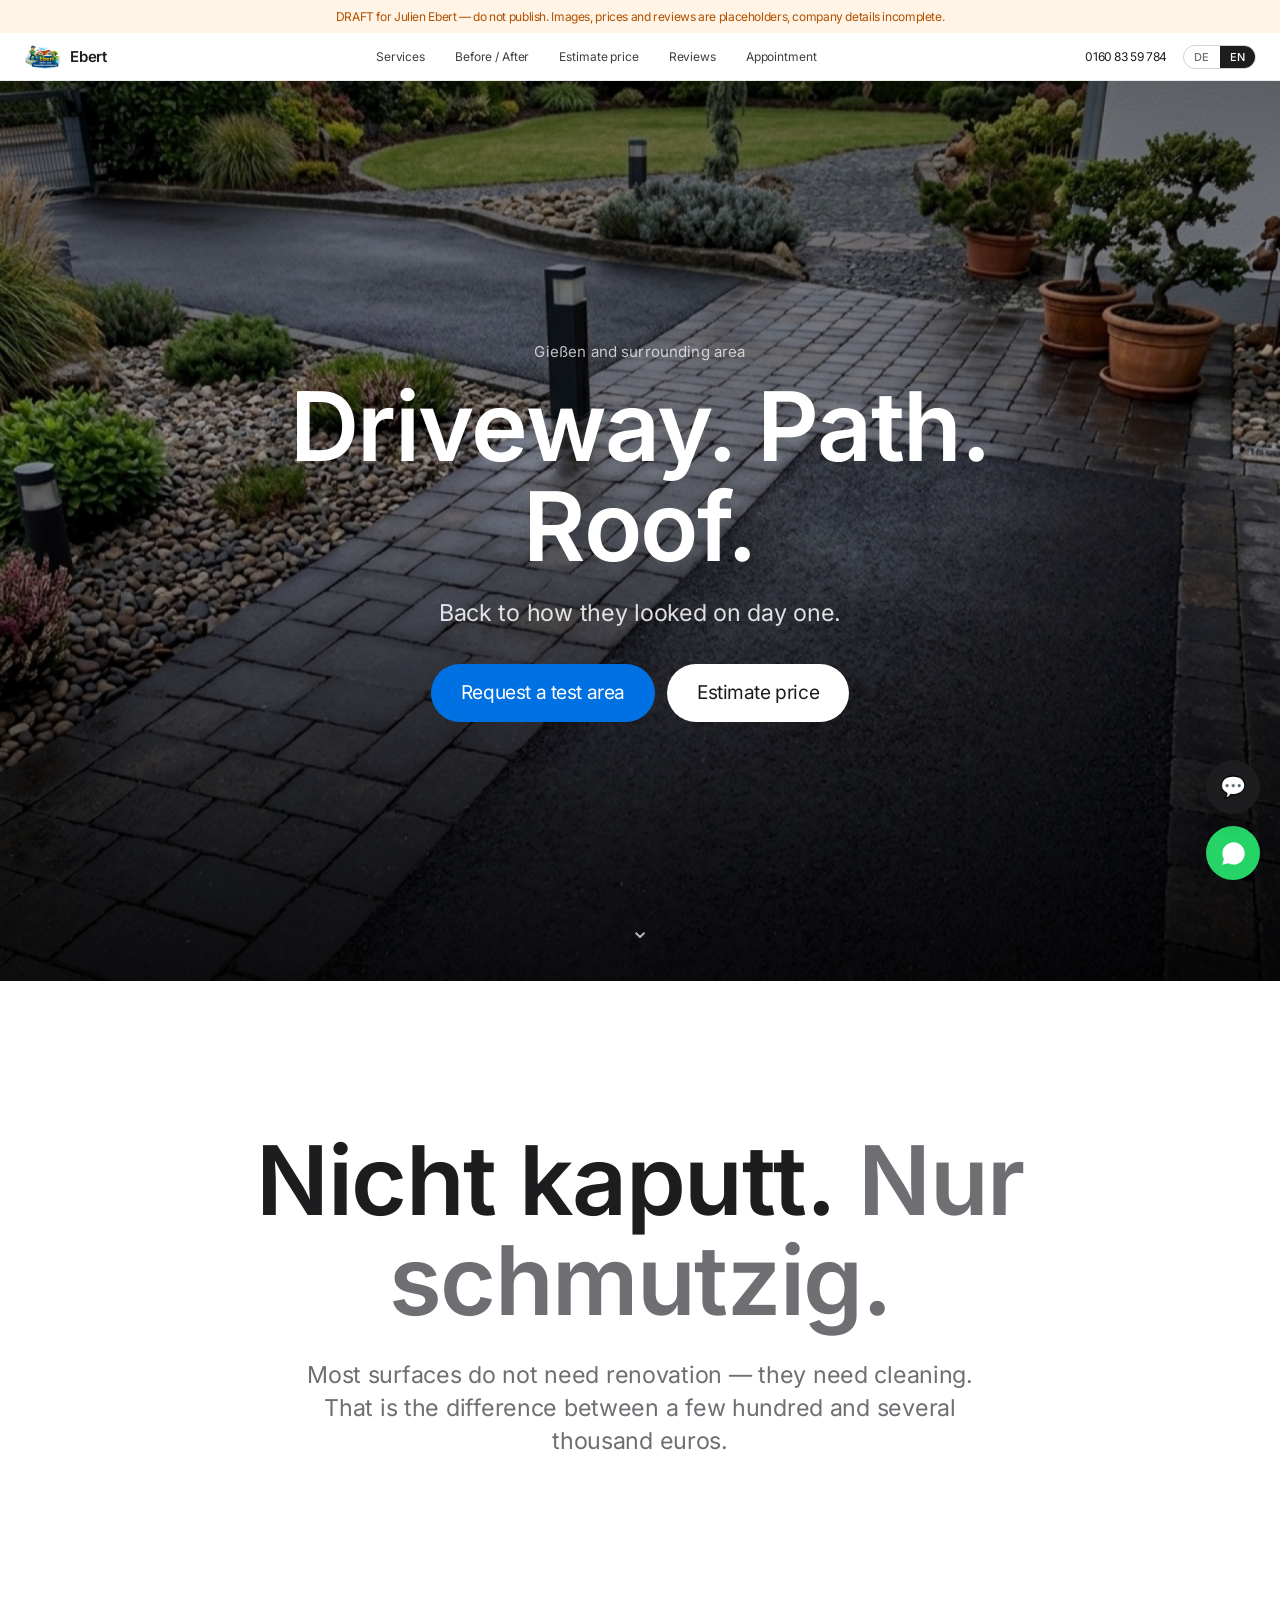
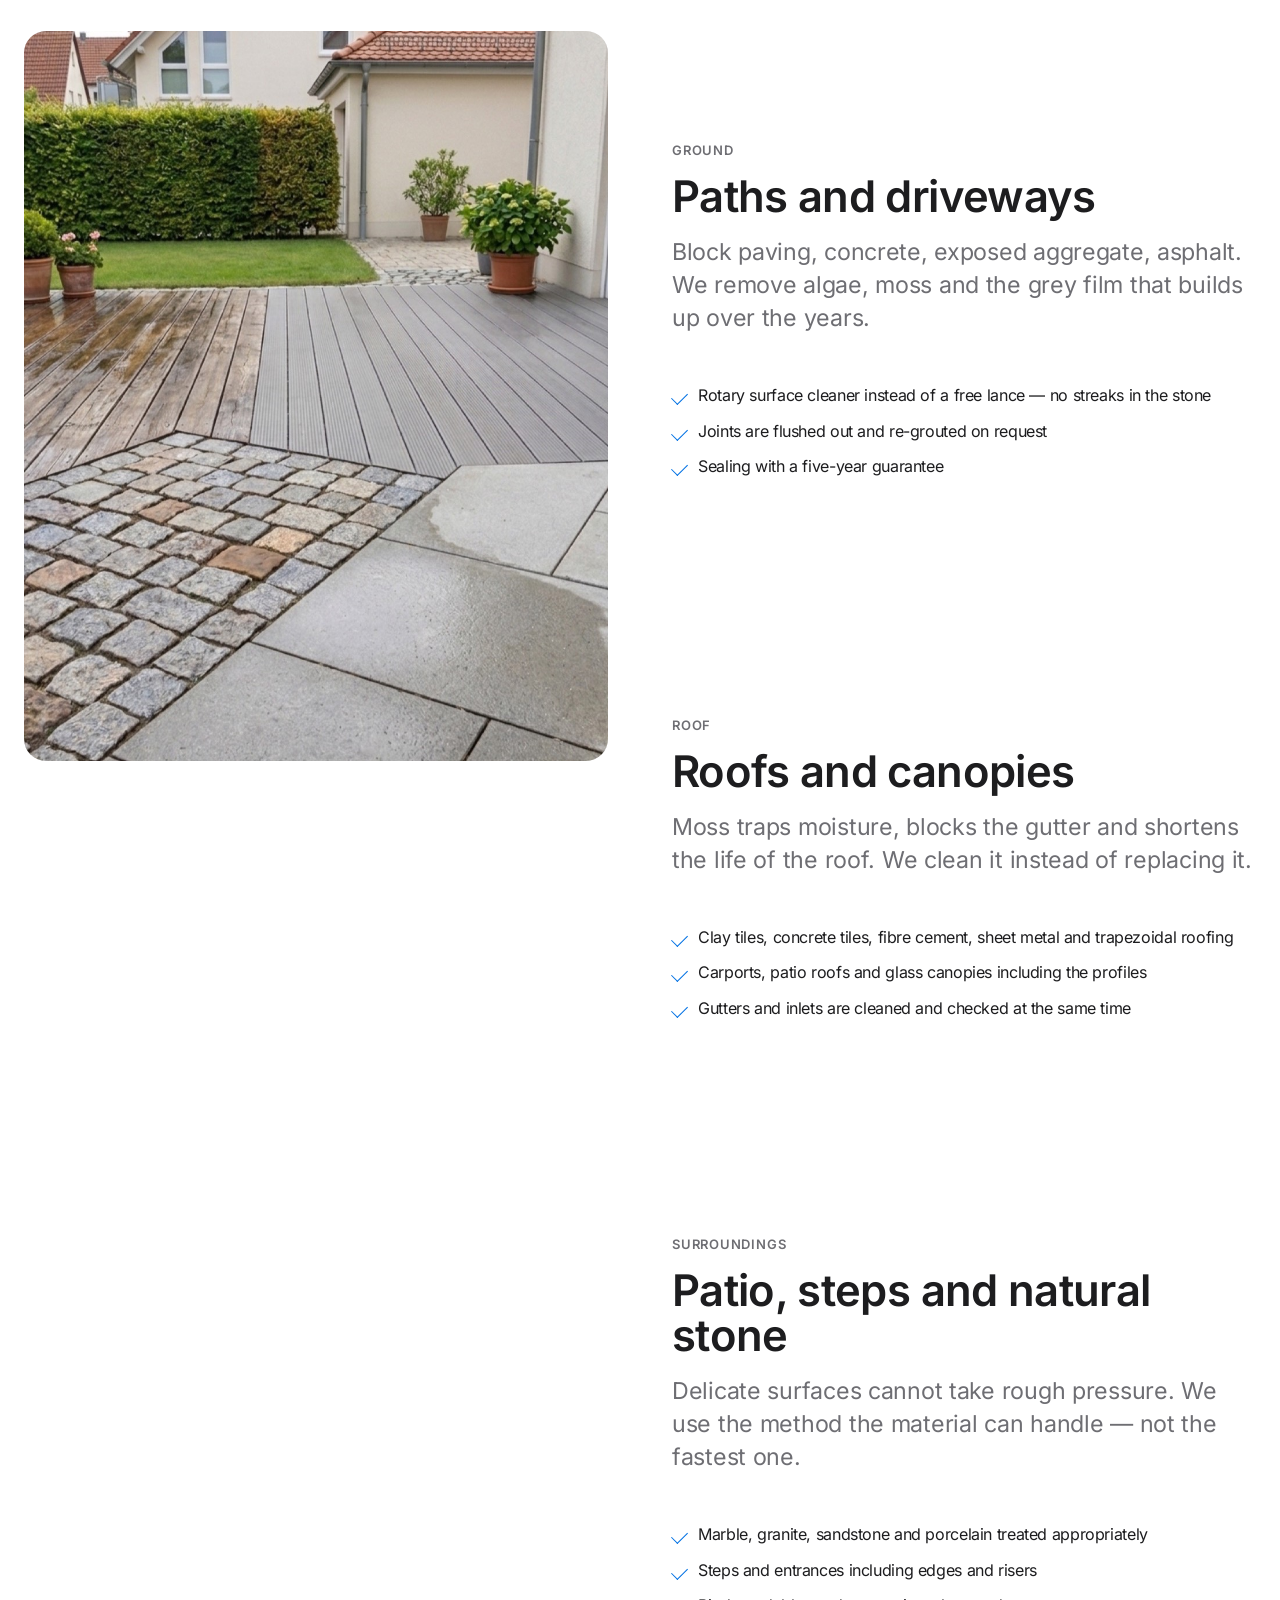
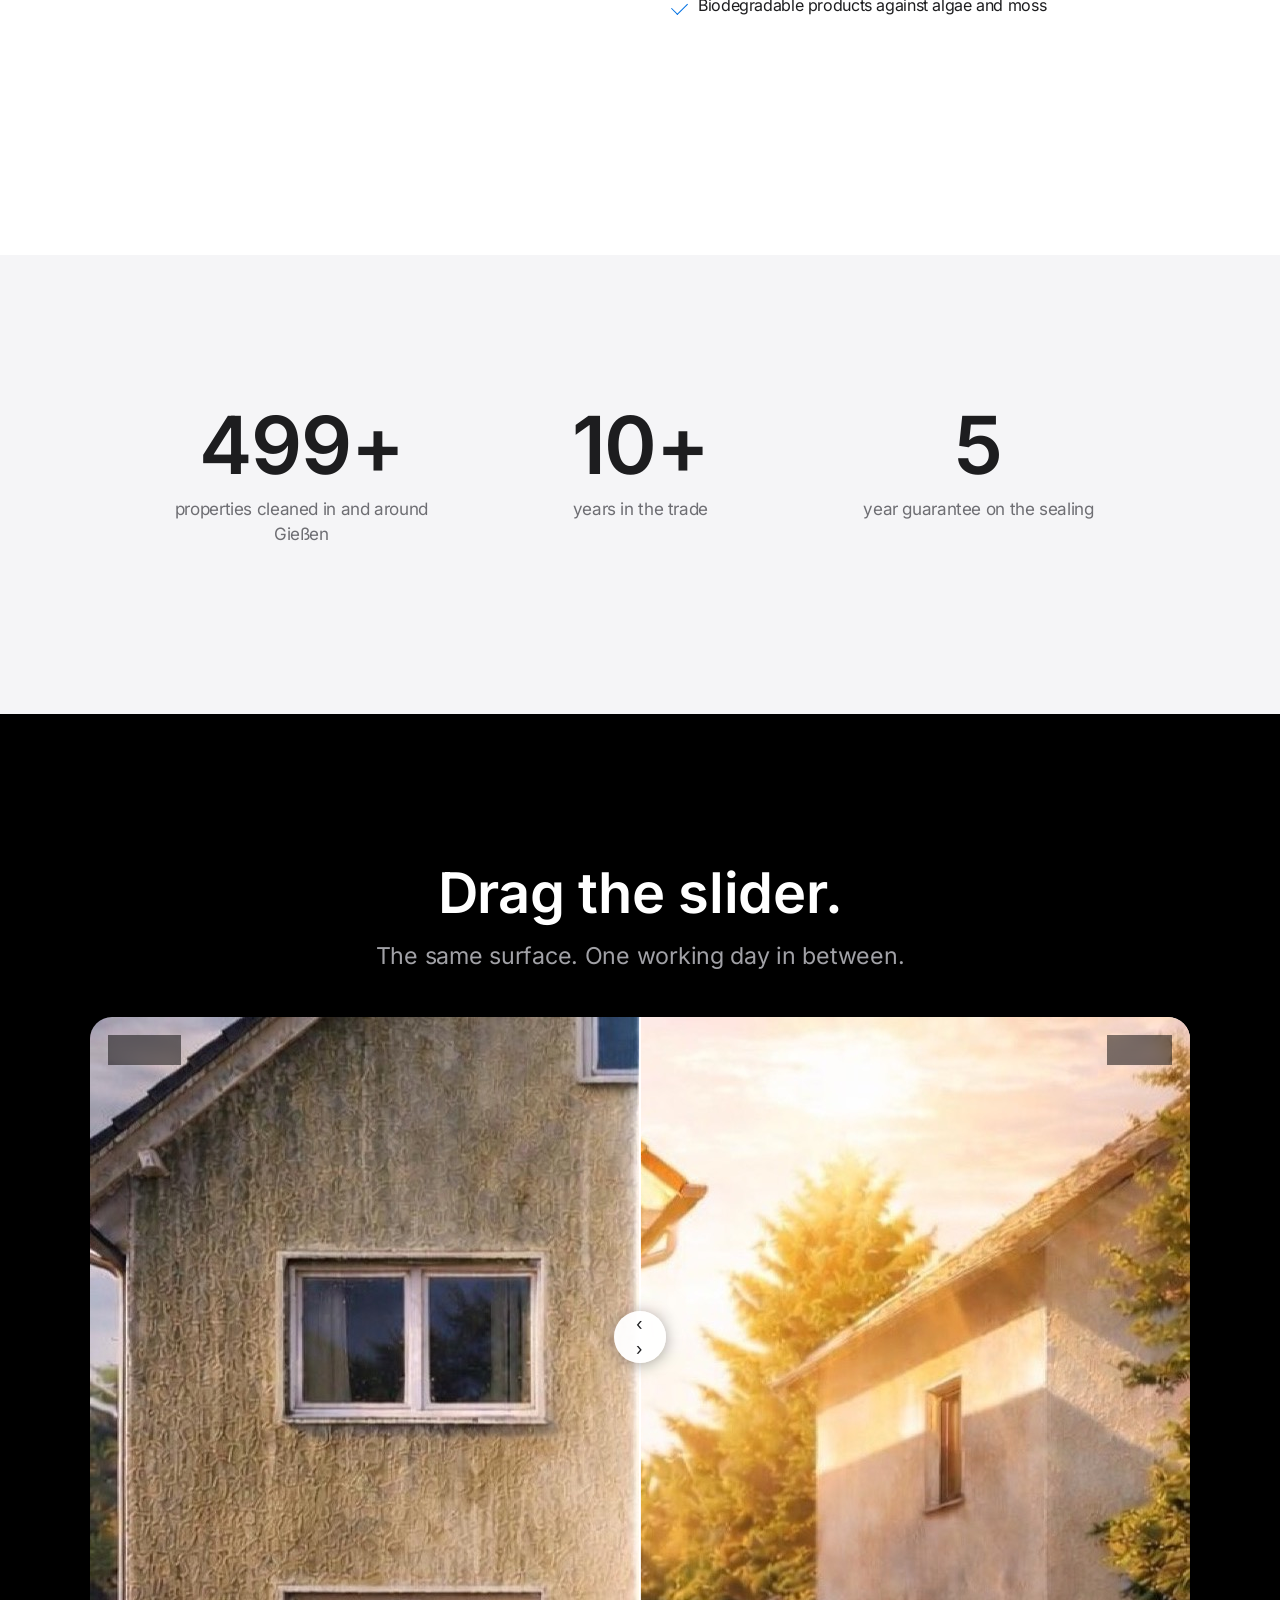
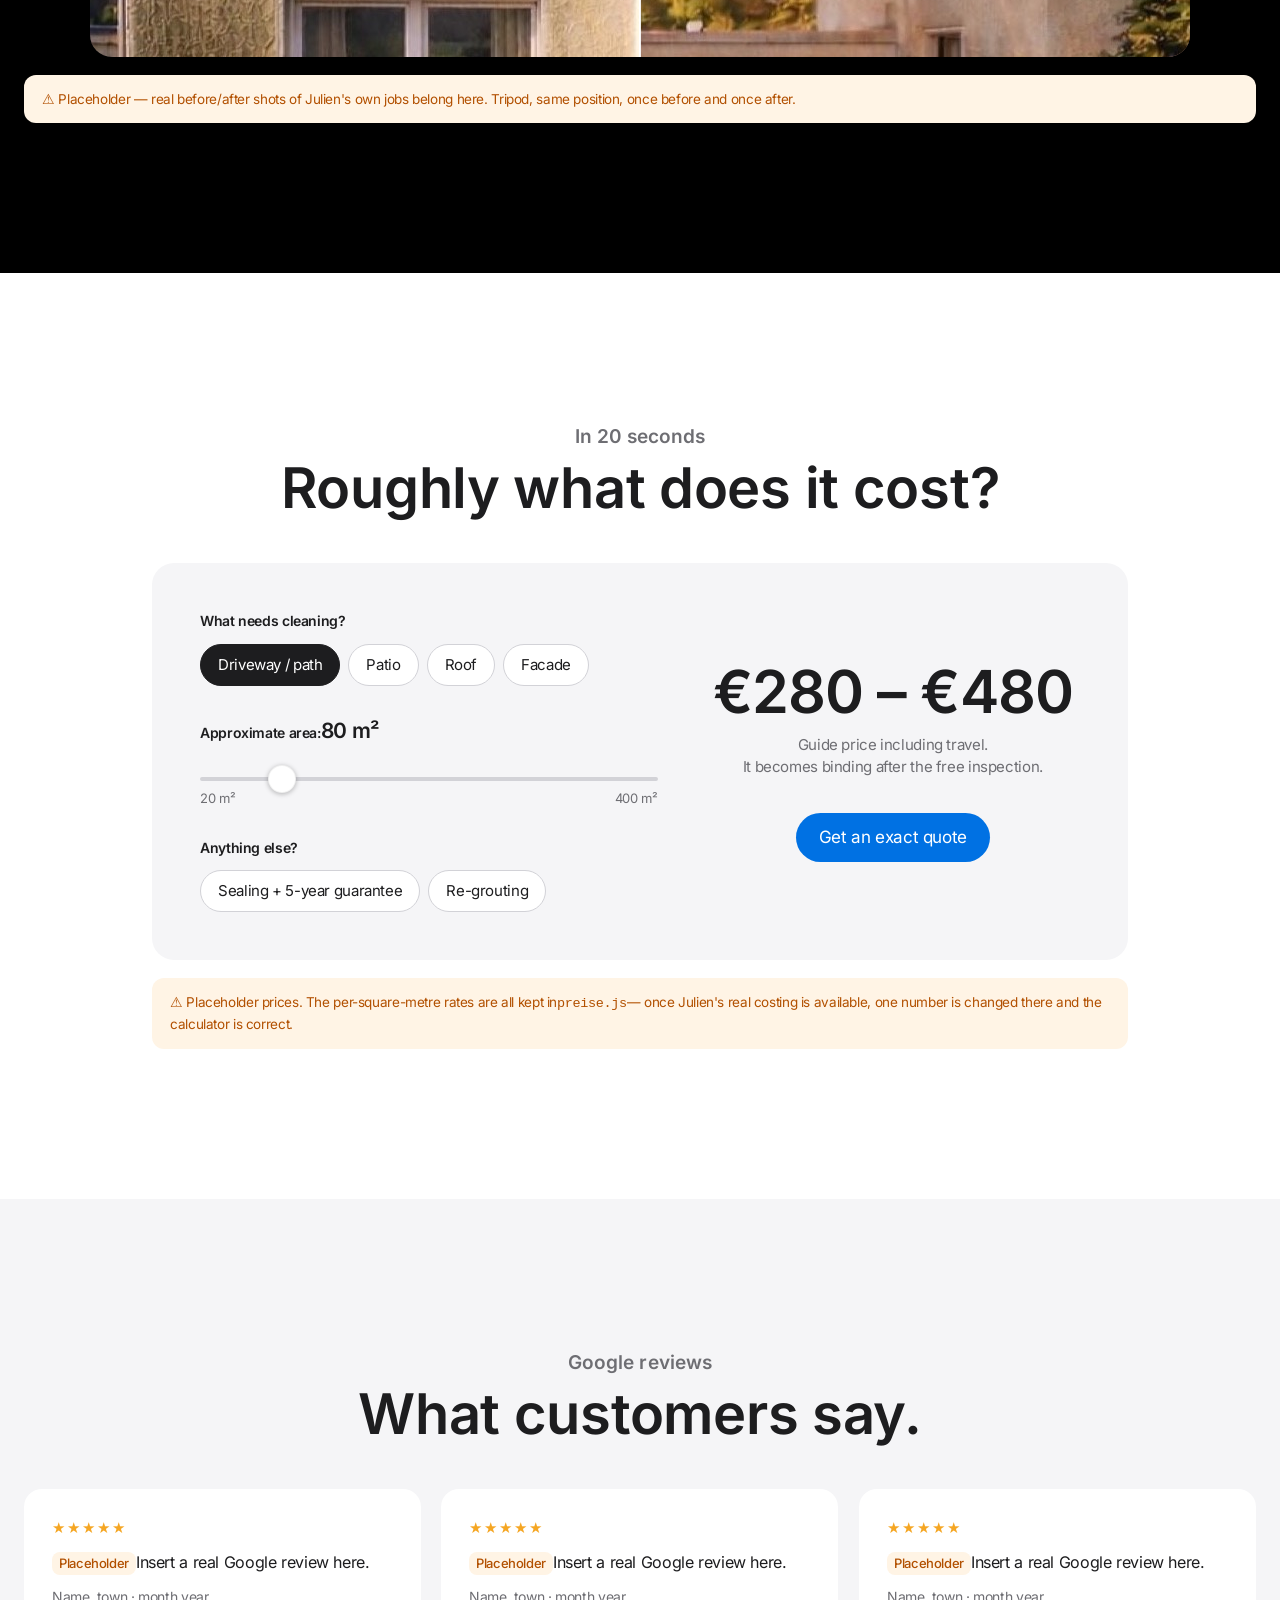
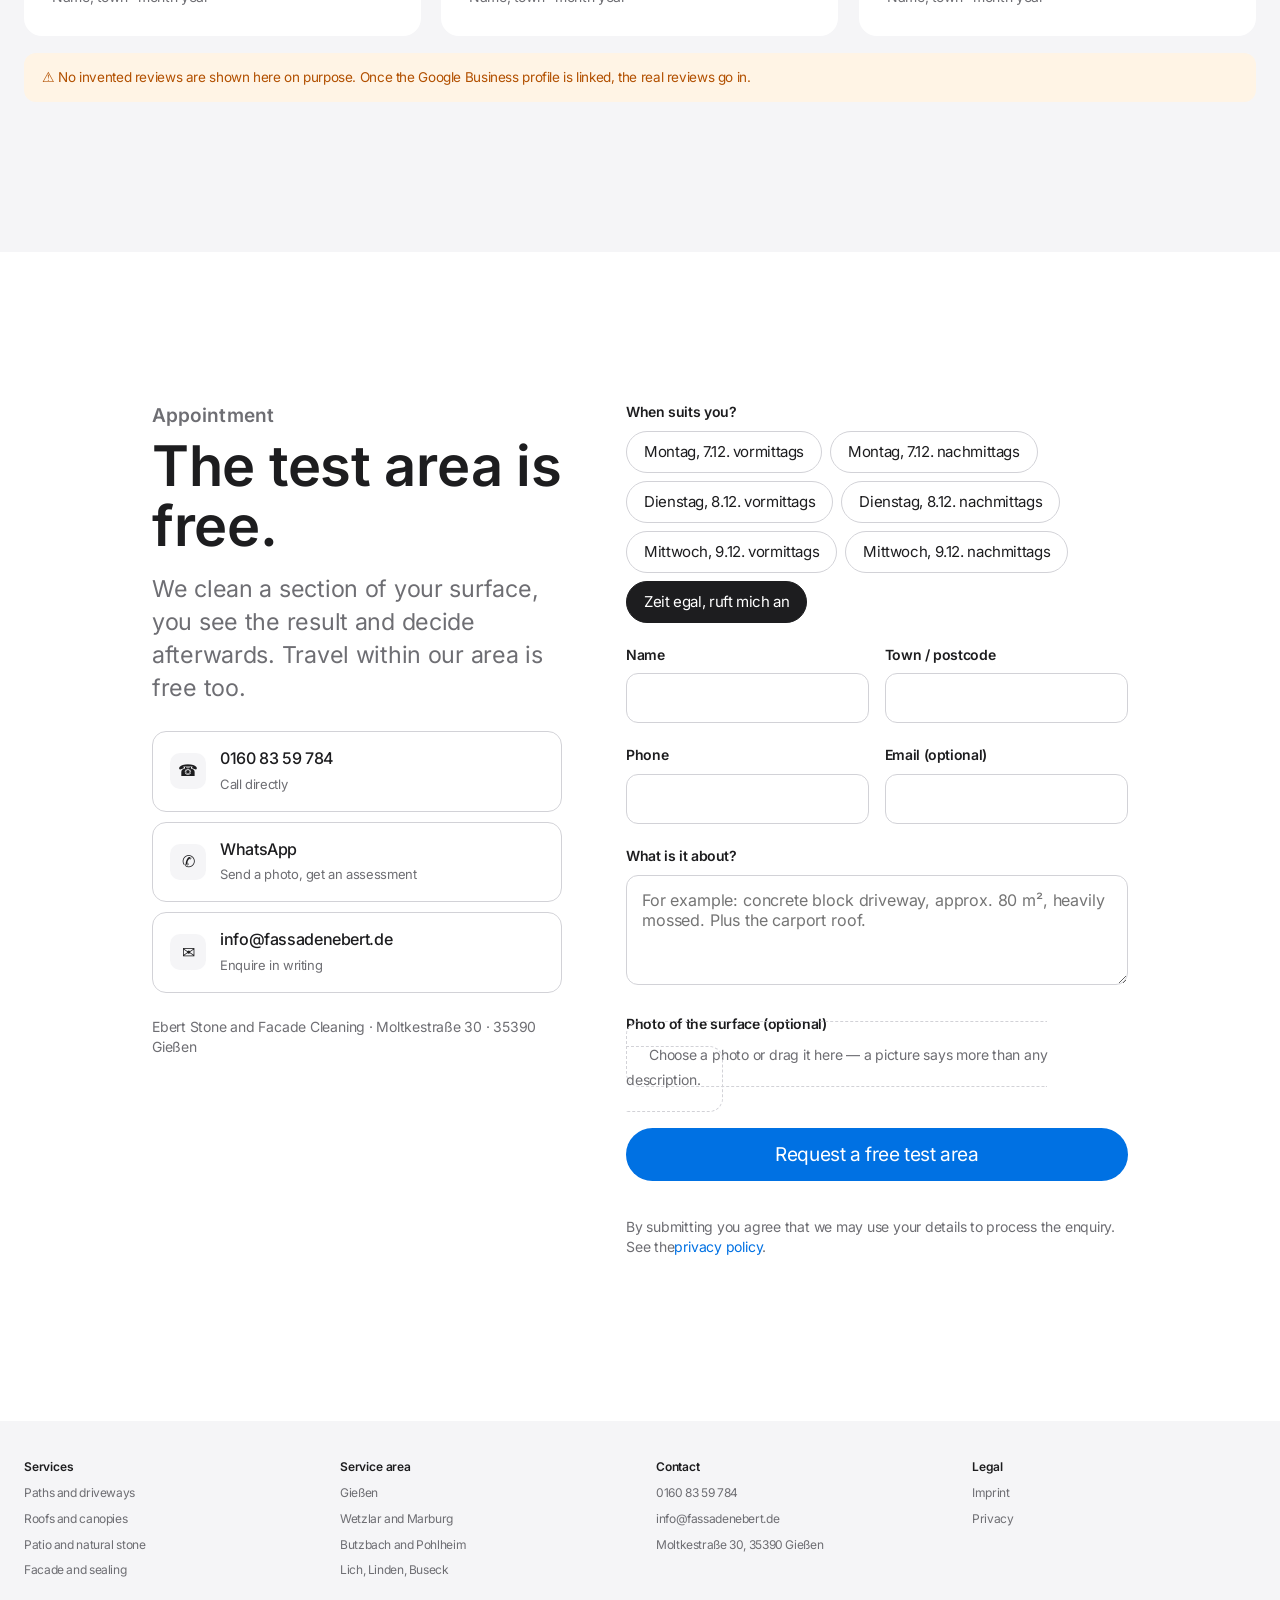
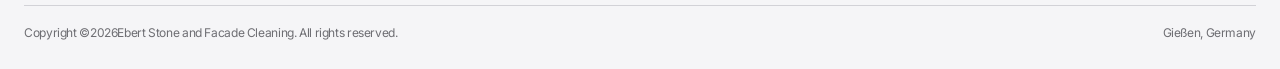
==== index.html @ a4054cd2 "Ebert Website V2 — Apple-Design-Sprache, animiert, DE/EN Design-System aus gemessenen apple.com-Wert" ====
<!DOCTYPE html>
<html lang="de">
<head>
<meta charset="utf-8">
<meta name="viewport" content="width=device-width, initial-scale=1">
<title>Ebert Stein- und Fassadenreinigung | Einfahrt, Gehweg &amp; Dach in Gießen</title>
<meta name="description" content="Gehwege, Einfahrten, Hofflächen, Dächer und Überdachungen professionell gereinigt in Gießen und Umgebung. Kostenlose Probefläche, Festpreis, 5 Jahre Garantie.">
<meta name="robots" content="noindex, nofollow">
<meta name="theme-color" content="#ffffff">
<link rel="icon" href="favicon.svg" type="image/svg+xml">
<link rel="preload" href="fonts/inter-600-normal-latin.woff2" as="font" type="font/woff2" crossorigin>
<link rel="preload" href="fonts/inter-400-normal-latin.woff2" as="font" type="font/woff2" crossorigin>
<link rel="stylesheet" href="fonts.css">
<link rel="stylesheet" href="site.css">
</head>
<body>

<div class="entwurf-fahne">
  ENTWURF für Julien Ebert — nicht veröffentlichen. Bilder, Preise und Bewertungen sind Platzhalter, Firmendaten unvollständig.
</div>

<header class="kopf" id="kopf">
  <div class="kopf-inhalt">
    <a class="logo" href="#oben">
      <img src="bilder/logo.png" alt="" aria-hidden="true">
      <b>Ebert</b>
    </a>
    <button class="brenner" id="brenner" aria-label="Menü" aria-expanded="false" aria-controls="nav">
      <span></span><span></span><span></span>
    </button>
    <nav class="nav" id="nav">
      <a href="#flaechen">Leistungen</a>
      <a href="#vergleich">Vorher / Nachher</a>
      <a href="#rechner">Preis schätzen</a>
      <a href="#stimmen">Bewertungen</a>
      <a href="#anfrage">Termin</a>
    </nav>
    <div class="kopf-rechts">
      <a class="kopf-tel" href="tel:+4916083597840">0160 83 59 784</a>
      <div class="sprache" role="group" aria-label="Sprache">
        <button type="button" data-lang="de" class="an">DE</button>
        <button type="button" data-lang="en">EN</button>
      </div>
    </div>
  </div>
</header>

<main id="oben">

  <!-- 1 — Hero -->
  <section class="hero">
    <div class="hero-bild">
      <img src="bilder/leistungen/gehwege.jpg" alt="Frisch gereinigte Einfahrt vor einem Einfamilienhaus" fetchpriority="high" width="1600" height="1260">
    </div>
    <div class="hero-inhalt">
      <p class="hero-ort">Gießen und Umgebung</p>
      <h1 class="statement">Einfahrt. Gehweg. Dach.</h1>
      <p class="lead">Wieder so, wie sie am ersten Tag aussahen.</p>
      <div class="hero-knoepfe">
        <a class="knopf knopf-gross" href="#anfrage">Probefläche anfragen</a>
        <a class="knopf knopf-hell knopf-gross" href="#rechner">Preis schätzen</a>
      </div>
    </div>
    <div class="hero-pfeil" aria-hidden="true">⌄</div>
  </section>

  <!-- 2 — Statement -->
  <section class="abschnitt mitte">
    <div class="huelle">
      <h2 class="statement" data-worte>Nicht kaputt. <span class="hell-wort">Nur schmutzig.</span></h2>
      <p class="lead zeig" style="margin-top:28px">
        Die meisten Flächen brauchen keine Sanierung, sondern eine Reinigung.
        Das ist der Unterschied zwischen ein paar hundert und mehreren tausend Euro.
      </p>
    </div>
  </section>

  <!-- 3 — Die drei Flächen, sticky -->
  <section class="abschnitt" id="flaechen" style="padding-top:0">
    <div class="huelle-breit">
      <div class="sticky-raster">

        <div class="sticky-bild">
          <img src="bilder/leistungen/hof.jpg" alt="Gereinigte Pflasterfläche" data-flaeche="0" class="an" loading="lazy" width="1600" height="1260">
          <img src="bilder/leistungen/dach.jpg" alt="Ziegeldach vor und nach der Reinigung" data-flaeche="1" loading="lazy" width="1600" height="1260">
          <img src="bilder/leistungen/terrasse.jpg" alt="Gereinigte Terrasse" data-flaeche="2" loading="lazy" width="1600" height="1260">
        </div>

        <div class="sticky-texte">
          <article class="flaeche-block" data-block="0">
            <span class="flaeche-nr">Boden</span>
            <h3>Gehwege und Einfahrten</h3>
            <p class="lead">
              Pflaster, Beton, Waschbeton, Asphalt. Wir lösen Grünbelag, Moos und den grauen
              Film, der sich über Jahre einwäscht.
            </p>
            <ul class="punkte">
              <li>Rotierender Flächenreiniger statt freier Lanze — keine Streifen im Stein</li>
              <li>Fugen werden ausgespült, auf Wunsch neu verfugt</li>
              <li>Imprägnierung mit fünf Jahren Garantie</li>
            </ul>
          </article>

          <article class="flaeche-block" data-block="1">
            <span class="flaeche-nr">Dach</span>
            <h3>Dach und Überdachung</h3>
            <p class="lead">
              Moos hält Feuchtigkeit, verstopft die Rinne und kostet das Dach Lebensdauer.
              Wir reinigen es, statt es zu ersetzen.
            </p>
            <ul class="punkte">
              <li>Ziegel, Betondachstein, Faserzement, Blech und Trapezdach</li>
              <li>Carport, Terrassen- und Glasüberdachung inklusive Profilen</li>
              <li>Dachrinnen und Einläufe werden mitgereinigt und geprüft</li>
            </ul>
          </article>

          <article class="flaeche-block" data-block="2">
            <span class="flaeche-nr">Umgriff</span>
            <h3>Terrasse, Treppe und Naturstein</h3>
            <p class="lead">
              Empfindliche Beläge vertragen keinen groben Druck. Wir arbeiten mit der Methode,
              die das Material verträgt — nicht mit der schnellsten.
            </p>
            <ul class="punkte">
              <li>Marmor, Granit, Sandstein und Feinsteinzeug materialgerecht</li>
              <li>Treppen und Eingänge inklusive Kanten und Setzstufen</li>
              <li>Biologisch abbaubare Mittel gegen Algen und Moos</li>
            </ul>
          </article>
        </div>

      </div>
    </div>
  </section>

  <!-- 4 — Zahlen -->
  <section class="abschnitt grau">
    <div class="huelle zahlen">
      <div class="zeig">
        <span class="zahl" data-zaehl="500" data-suffix="+">0</span>
        <p class="zahl-text">gereinigte Objekte in und um Gießen</p>
      </div>
      <div class="zeig">
        <span class="zahl" data-zaehl="10" data-suffix="+">0</span>
        <p class="zahl-text">Jahre im Handwerk</p>
      </div>
      <div class="zeig">
        <span class="zahl" data-zaehl="5" data-suffix="">0</span>
        <p class="zahl-text">Jahre Garantie auf die Versiegelung</p>
      </div>
    </div>
  </section>

  <!-- 5 — Vorher / Nachher -->
  <section class="abschnitt dunkel" id="vergleich">
    <div class="huelle-breit">
      <div class="mitte" style="margin-bottom:44px">
        <h2 class="gross-h2 zeig">Ziehen Sie den Regler.</h2>
        <p class="lead zeig" style="margin-top:16px">Dieselbe Fläche. Ein Arbeitstag dazwischen.</p>
      </div>
      <div class="zeig">
        <div class="schieber" id="schieber" role="slider" tabindex="0"
             aria-label="Vergleich vorher und nachher" aria-valuemin="0" aria-valuemax="100" aria-valuenow="50">
          <img src="bilder/vorher.jpg" alt="Fläche vor der Reinigung" width="1100" height="1281">
          <img src="bilder/nachher.jpg" alt="Dieselbe Fläche nach der Reinigung" class="schieber-oben" id="schieber-oben" width="1100" height="1281">
          <span class="schieber-marke links">Vorher</span>
          <span class="schieber-marke rechts">Nachher</span>
          <div class="schieber-griff" id="schieber-griff"></div>
        </div>
        <div class="platzhalter-kasten">
          ⚠ Platzhalter — hier gehören echte Vorher/Nachher-Aufnahmen von Juliens eigenen Objekten hin.
          Vom Stativ, gleiche Position, einmal vorher und einmal nachher.
        </div>
      </div>
    </div>
  </section>

  <!-- 6 — Preisrechner -->
  <section class="abschnitt" id="rechner">
    <div class="huelle">
      <div class="mitte" style="margin-bottom:44px">
        <p class="eyebrow zeig">In 20 Sekunden</p>
        <h2 class="gross-h2 zeig">Was kostet das ungefähr?</h2>
      </div>

      <div class="rechner zeig">
        <div>
          <div class="rechner-feld">
            <label id="lst-label">Was soll gereinigt werden?</label>
            <div class="wahl" role="radiogroup" aria-labelledby="lst-label" id="leistungs-wahl">
              <label><input type="radio" name="leistung" value="pflaster" checked><span>Einfahrt / Gehweg</span></label>
              <label><input type="radio" name="leistung" value="terrasse"><span>Terrasse</span></label>
              <label><input type="radio" name="leistung" value="dach"><span>Dach</span></label>
              <label><input type="radio" name="leistung" value="fassade"><span>Fassade</span></label>
            </div>
          </div>

          <div class="rechner-feld">
            <label for="flaeche-regler">Ungefähre Fläche: <span class="flaeche-anzeige" id="flaeche-anzeige">80 m²</span></label>
            <input type="range" id="flaeche-regler" min="20" max="400" step="10" value="80">
            <div class="range-werte"><span>20 m²</span><span>400 m²</span></div>
          </div>

          <div class="rechner-feld" style="margin-bottom:0">
            <label id="extra-label">Dazu?</label>
            <div class="wahl" role="group" aria-labelledby="extra-label" id="extra-wahl">
              <label><input type="checkbox" name="extra" value="impraegnierung"><span>Imprägnierung + 5 Jahre Garantie</span></label>
              <label><input type="checkbox" name="extra" value="verfugung"><span>Neu verfugen</span></label>
            </div>
          </div>
        </div>

        <div class="rechner-ergebnis">
          <span class="preis" id="preis-anzeige">–</span>
          <p class="darunter">Richtwert inklusive Anfahrt.<br>Verbindlich wird es nach der kostenlosen Besichtigung.</p>
          <a class="knopf" href="#anfrage" style="margin-top:20px">Genaues Angebot holen</a>
        </div>
      </div>

      <div class="platzhalter-kasten">
        ⚠ Platzhalter-Preise. Die Quadratmetersätze stehen gesammelt in <code>preise.js</code> —
        sobald Juliens echte Kalkulation vorliegt, wird dort eine Zahl geändert und der Rechner stimmt.
      </div>
    </div>
  </section>

  <!-- 7 — Bewertungen -->
  <section class="abschnitt grau" id="stimmen">
    <div class="huelle-breit">
      <div class="mitte" style="margin-bottom:44px">
        <p class="eyebrow zeig">Google-Bewertungen</p>
        <h2 class="gross-h2 zeig">Was Kunden sagen.</h2>
      </div>
      <div class="bewertungen">
        <article class="bewertung zeig">
          <div class="sterne" aria-label="5 von 5 Sternen">★★★★★</div>
          <p><span class="platzhalter">Platzhalter</span> Echte Google-Rezension einsetzen.</p>
          <footer>Name, Ort · Monat Jahr</footer>
        </article>
        <article class="bewertung zeig">
          <div class="sterne" aria-label="5 von 5 Sternen">★★★★★</div>
          <p><span class="platzhalter">Platzhalter</span> Echte Google-Rezension einsetzen.</p>
          <footer>Name, Ort · Monat Jahr</footer>
        </article>
        <article class="bewertung zeig">
          <div class="sterne" aria-label="5 von 5 Sternen">★★★★★</div>
          <p><span class="platzhalter">Platzhalter</span> Echte Google-Rezension einsetzen.</p>
          <footer>Name, Ort · Monat Jahr</footer>
        </article>
      </div>
      <div class="platzhalter-kasten">
        ⚠ Hier stehen bewusst keine erfundenen Bewertungen. Sobald das Google-Unternehmensprofil
        verknüpft ist, werden die echten Rezensionen eingesetzt.
      </div>
    </div>
  </section>

  <!-- 8 — Anfrage -->
  <section class="abschnitt" id="anfrage">
    <div class="huelle anfrage-raster">

      <div>
        <p class="eyebrow zeig">Termin</p>
        <h2 class="gross-h2 zeig">Die Probefläche kostet nichts.</h2>
        <p class="lead zeig" style="margin-top:16px">
          Wir reinigen ein Stück Ihrer Fläche, Sie sehen das Ergebnis und entscheiden danach.
          Auch die Anfahrt ist im Einsatzgebiet kostenfrei.
        </p>

        <div class="direkt zeig">
          <a href="tel:+4916083597840">
            <span class="direkt-icon" aria-hidden="true">☎</span>
            <span><b>0160 83 59 784</b><small>Direkt anrufen</small></span>
          </a>
          <a href="https://wa.me/4916083597840" rel="noopener">
            <span class="direkt-icon" aria-hidden="true">✆</span>
            <span><b>WhatsApp</b><small>Foto schicken, Einschätzung bekommen</small></span>
          </a>
          <a href="mailto:info@fassadenebert.de">
            <span class="direkt-icon" aria-hidden="true">✉</span>
            <span><b>info@fassadenebert.de</b><small>Schriftlich anfragen</small></span>
          </a>
        </div>

        <p class="klein" style="margin-top:24px">
          Ebert Stein- und Fassadenreinigung · Moltkestraße 30 · 35390 Gießen
        </p>
      </div>

      <form id="anfrage-form" class="zeig" novalidate>
        <div>
          <label class="feld-label" id="wann-label">Wann passt es Ihnen?</label>
          <div class="slots wahl" role="group" aria-labelledby="wann-label" id="slots"></div>
        </div>

        <div class="paar">
          <div>
            <label class="feld-label" for="f-name">Name</label>
            <input id="f-name" name="name" type="text" autocomplete="name" required>
          </div>
          <div>
            <label class="feld-label" for="f-ort">Ort / PLZ</label>
            <input id="f-ort" name="ort" type="text" autocomplete="postal-code" required>
          </div>
        </div>

        <div class="paar">
          <div>
            <label class="feld-label" for="f-tel">Telefon</label>
            <input id="f-tel" name="telefon" type="tel" autocomplete="tel" required>
          </div>
          <div>
            <label class="feld-label" for="f-mail">E-Mail (optional)</label>
            <input id="f-mail" name="email" type="email" autocomplete="email">
          </div>
        </div>

        <div>
          <label class="feld-label" for="f-text">Worum geht es?</label>
          <textarea id="f-text" name="nachricht" placeholder="Zum Beispiel: Einfahrt aus Betonpflaster, ca. 80 m², stark vermoost. Dazu das Carport-Dach."></textarea>
        </div>

        <div>
          <label class="feld-label">Foto der Fläche (optional)</label>
          <label class="upload" id="upload-feld">
            <input type="file" id="f-foto" accept="image/*" multiple>
            <span class="klein" id="upload-text">Foto auswählen oder hierher ziehen — ein Bild sagt mehr als jede Beschreibung.</span>
          </label>
          <div class="upload-vorschau" id="upload-vorschau"></div>
        </div>

        <div class="melde" id="melde" role="status" aria-live="polite"></div>

        <button class="knopf knopf-gross" type="submit">Kostenlose Probefläche anfragen</button>

        <p class="klein">
          Mit dem Absenden stimmen Sie zu, dass wir Ihre Angaben zur Bearbeitung der Anfrage
          verwenden. Details in der <a href="datenschutz.html">Datenschutzerklärung</a>.
        </p>
      </form>

    </div>
  </section>

</main>

<footer class="fuss">
  <div class="huelle-breit">
    <div class="fuss-raster">
      <div>
        <h4>Leistungen</h4>
        <ul>
          <li><a href="#flaechen">Gehwege und Einfahrten</a></li>
          <li><a href="#flaechen">Dach und Überdachung</a></li>
          <li><a href="#flaechen">Terrasse und Naturstein</a></li>
          <li><a href="#flaechen">Fassade und Imprägnierung</a></li>
        </ul>
      </div>
      <div>
        <h4>Einsatzgebiet</h4>
        <ul>
          <li>Gießen</li>
          <li>Wetzlar und Marburg</li>
          <li>Butzbach und Pohlheim</li>
          <li>Lich, Linden, Buseck</li>
        </ul>
      </div>
      <div>
        <h4>Kontakt</h4>
        <ul>
          <li><a href="tel:+4916083597840">0160 83 59 784</a></li>
          <li><a href="mailto:info@fassadenebert.de">info@fassadenebert.de</a></li>
          <li>Moltkestraße 30, 35390 Gießen</li>
        </ul>
      </div>
      <div>
        <h4>Rechtliches</h4>
        <ul>
          <li><a href="impressum.html">Impressum</a></li>
          <li><a href="datenschutz.html">Datenschutz</a></li>
        </ul>
      </div>
    </div>
    <div class="fuss-unten">
      <span>Copyright © <span id="jahr">2026</span> Ebert Stein- und Fassadenreinigung. Alle Rechte vorbehalten.</span>
      <span>Gießen, Deutschland</span>
    </div>
  </div>
</footer>

<a class="wa-knopf" href="https://wa.me/4916083597840" rel="noopener" aria-label="WhatsApp">
  <svg viewBox="0 0 24 24" aria-hidden="true"><path d="M17.47 14.38c-.3-.15-1.75-.86-2.02-.96-.27-.1-.47-.15-.67.15-.2.3-.77.96-.94 1.16-.17.2-.35.22-.64.07-.3-.15-1.25-.46-2.38-1.47-.88-.79-1.47-1.76-1.65-2.05-.17-.3-.02-.46.13-.6.13-.14.3-.35.45-.52.15-.17.2-.3.3-.5.1-.2.05-.37-.02-.52-.08-.15-.67-1.6-.92-2.2-.24-.58-.49-.5-.67-.51h-.57c-.2 0-.52.07-.79.37-.27.3-1.04 1.01-1.04 2.47s1.06 2.86 1.21 3.06c.15.2 2.1 3.2 5.08 4.49.71.3 1.26.49 1.69.63.71.22 1.36.19 1.87.12.57-.09 1.75-.72 2-1.41.25-.69.25-1.28.17-1.41-.07-.13-.27-.2-.57-.35zM12.04 2C6.58 2 2.13 6.45 2.13 11.91c0 1.75.46 3.45 1.32 4.95L2 22l5.25-1.38a9.86 9.86 0 004.79 1.22h.01c5.46 0 9.91-4.45 9.91-9.91S17.5 2 12.04 2z"/></svg>
</a>

<button class="chat-knopf" id="chat-knopf" aria-label="Chat öffnen" aria-expanded="false" aria-controls="chat">💬</button>

<div class="chat" id="chat" role="dialog" aria-label="Chat mit Ebert">
  <div class="chat-kopf">
    <span class="chat-punkt" aria-hidden="true"></span>
    <span><b>Ebert Assistent</b><small id="chat-status">Antwortet meist sofort</small></span>
    <button class="chat-zu" id="chat-zu" aria-label="Chat schließen">✕</button>
  </div>
  <div class="chat-verlauf" id="chat-verlauf"></div>
  <div class="chat-vorschlaege" id="chat-vorschlaege"></div>
  <form class="chat-eingabe" id="chat-form">
    <input type="text" id="chat-text" placeholder="Frage eingeben …" autocomplete="off" aria-label="Nachricht">
    <button class="chat-senden" type="submit" aria-label="Senden">↑</button>
  </form>
</div>

<script src="i18n.js"></script>
<script src="preise.js"></script>
<script src="site.js"></script>
</body>
</html>
---- fonts.css ----
/* Lokal gehostete Schriften — keine Requests an Dritte (DSGVO) */

@font-face {
  font-family: 'Saira';
  font-style: normal;
  font-weight: 600;
  font-display: swap;
  src: url('fonts/saira-600-normal-latin.woff2') format('woff2');
  unicode-range: U+0000-00FF, U+0131, U+0152-0153, U+02BB-02BC, U+02C6, U+02DA, U+02DC, U+2000-206F, U+2074, U+20AC, U+2122, U+2191, U+2193, U+2212, U+2215, U+FEFF, U+FFFD;
}
@font-face {
  font-family: 'Saira';
  font-style: normal;
  font-weight: 700;
  font-display: swap;
  src: url('fonts/saira-700-normal-latin.woff2') format('woff2');
  unicode-range: U+0000-00FF, U+0131, U+0152-0153, U+02BB-02BC, U+02C6, U+02DA, U+02DC, U+2000-206F, U+2074, U+20AC, U+2122, U+2191, U+2193, U+2212, U+2215, U+FEFF, U+FFFD;
}
@font-face {
  font-family: 'Saira';
  font-style: normal;
  font-weight: 800;
  font-display: swap;
  src: url('fonts/saira-800-normal-latin.woff2') format('woff2');
  unicode-range: U+0000-00FF, U+0131, U+0152-0153, U+02BB-02BC, U+02C6, U+02DA, U+02DC, U+2000-206F, U+2074, U+20AC, U+2122, U+2191, U+2193, U+2212, U+2215, U+FEFF, U+FFFD;
}
@font-face {
  font-family: 'Saira';
  font-style: normal;
  font-weight: 800;
  font-display: swap;
  src: url('fonts/saira-800-normal-latin-ext.woff2') format('woff2');
  unicode-range: U+0100-024F, U+0259, U+1E00-1EFF, U+2020, U+20A0-20AB, U+20AD-20CF, U+2113, U+2C60-2C7F, U+A720-A7FF;
}

@font-face {
  font-family: 'Inter';
  font-style: normal;
  font-weight: 400;
  font-display: swap;
  src: url('fonts/inter-400-normal-latin.woff2') format('woff2');
  unicode-range: U+0000-00FF, U+0131, U+0152-0153, U+02BB-02BC, U+02C6, U+02DA, U+02DC, U+2000-206F, U+2074, U+20AC, U+2122, U+2191, U+2193, U+2212, U+2215, U+FEFF, U+FFFD;
}
@font-face {
  font-family: 'Inter';
  font-style: normal;
  font-weight: 400;
  font-display: swap;
  src: url('fonts/inter-400-normal-latin-ext.woff2') format('woff2');
  unicode-range: U+0100-024F, U+0259, U+1E00-1EFF, U+2020, U+20A0-20AB, U+20AD-20CF, U+2113, U+2C60-2C7F, U+A720-A7FF;
}
@font-face {
  font-family: 'Inter';
  font-style: normal;
  font-weight: 500;
  font-display: swap;
  src: url('fonts/inter-500-normal-latin.woff2') format('woff2');
  unicode-range: U+0000-00FF, U+0131, U+0152-0153, U+02BB-02BC, U+02C6, U+02DA, U+02DC, U+2000-206F, U+2074, U+20AC, U+2122, U+2191, U+2193, U+2212, U+2215, U+FEFF, U+FFFD;
}
@font-face {
  font-family: 'Inter';
  font-style: normal;
  font-weight: 600;
  font-display: swap;
  src: url('fonts/inter-600-normal-latin.woff2') format('woff2');
  unicode-range: U+0000-00FF, U+0131, U+0152-0153, U+02BB-02BC, U+02C6, U+02DA, U+02DC, U+2000-206F, U+2074, U+20AC, U+2122, U+2191, U+2193, U+2212, U+2215, U+FEFF, U+FFFD;
}
@font-face {
  font-family: 'Inter';
  font-style: normal;
  font-weight: 700;
  font-display: swap;
  src: url('fonts/inter-700-normal-latin.woff2') format('woff2');
  unicode-range: U+0000-00FF, U+0131, U+0152-0153, U+02BB-02BC, U+02C6, U+02DA, U+02DC, U+2000-206F, U+2074, U+20AC, U+2122, U+2191, U+2193, U+2212, U+2215, U+FEFF, U+FFFD;
}
---- site.css ----
/* Ebert Stein- und Fassadenreinigung — V2
   Design-System abgeleitet aus gemessenen Werten von apple.com:
   Body 17/1.47 · H2 56px/600/ls-0.28 · Statement 96px/600/ls-1.44 · Zahl 80px/600
   Kern: Gewicht 600 für ALLE Headlines, viel Leere, ein Moment pro Bildschirm. */

:root {
  --weiss: #ffffff;
  --grau: #f5f5f7;
  --schwarz: #000000;
  --tinte: #1d1d1f;
  --leise: #6e6e73;
  --leise-dunkel: #a1a1a6;
  --linie: #d2d2d7;
  --linie-dunkel: #2c2c2e;
  --blau: #0071e3;
  --blau-hell: #2b8fff;
  --gruen: #34c759;
  --warn: #b25000;
  --warn-flaeche: #fff4e5;
  --breite: 1024px;
  --breit: 1280px;
  --nav: 48px;
  --kurve: cubic-bezier(.2, .7, .2, 1);
}

* { box-sizing: border-box; }

html {
  scroll-behavior: smooth;
  scroll-padding-top: calc(var(--nav) + 12px);
  -webkit-text-size-adjust: 100%;
}

body {
  margin: 0;
  background: var(--weiss);
  color: var(--tinte);
  font-family: 'Inter', -apple-system, BlinkMacSystemFont, 'Helvetica Neue', Helvetica, Arial, sans-serif;
  font-size: 17px;
  line-height: 1.47059;
  font-weight: 400;
  letter-spacing: -.022em;
  -webkit-font-smoothing: antialiased;
  overflow-x: hidden;
}

img { max-width: 100%; display: block; }
a { color: var(--blau); text-decoration: none; }
a:hover { text-decoration: underline; }

h1, h2, h3, h4 {
  font-weight: 600;
  letter-spacing: -.015em;
  line-height: 1.05;
  margin: 0;
}

.huelle { width: 100%; max-width: var(--breite); margin: 0 auto; padding: 0 24px; }
.huelle-breit { width: 100%; max-width: var(--breit); margin: 0 auto; padding: 0 24px; }

/* ---------- Typo-Stufen ---------- */
.statement {
  font-size: clamp(2.5rem, 8.5vw, 6rem);
  line-height: 1.04;
  letter-spacing: -.015em;
  font-weight: 600;
}
.gross-h2 {
  font-size: clamp(2rem, 5vw, 3.5rem);
  line-height: 1.07;
  letter-spacing: -.005em;
  font-weight: 600;
}
.eyebrow {
  font-size: 19px;
  font-weight: 600;
  letter-spacing: .004em;
  color: var(--leise);
  margin: 0 0 8px;
}
.lead {
  font-size: clamp(1.05rem, 2vw, 1.45rem);
  line-height: 1.42;
  letter-spacing: -.012em;
  color: var(--leise);
  font-weight: 400;
}
.klein { font-size: 14px; line-height: 1.43; color: var(--leise); letter-spacing: -.016em; }

/* ---------- Knöpfe ---------- */
.knopf {
  display: inline-flex; align-items: center; justify-content: center; gap: 8px;
  background: var(--blau); color: #fff;
  font-size: 17px; font-weight: 400; letter-spacing: -.022em;
  padding: 12px 23px; border-radius: 980px; border: 0; cursor: pointer;
  font-family: inherit; text-decoration: none;
  transition: background .2s var(--kurve), transform .18s var(--kurve);
}
.knopf:hover { background: var(--blau-hell); text-decoration: none; }
.knopf:active { transform: scale(.97); }
.knopf-rand {
  background: transparent; color: var(--blau);
  border: 1px solid var(--blau);
}
.knopf-rand:hover { background: rgba(0,113,227,.06); }
.knopf-hell { background: #fff; color: var(--tinte); }
.knopf-hell:hover { background: #eee; }
.knopf-gross { font-size: 19px; padding: 15px 30px; }

.textlink {
  color: var(--blau); font-size: 17px; display: inline-flex; align-items: center; gap: 5px;
}
.textlink::after { content: '›'; font-size: 19px; line-height: 1; transition: transform .2s var(--kurve); }
.textlink:hover { text-decoration: none; }
.textlink:hover::after { transform: translateX(3px); }

/* ---------- Entwurfs-Fahne ---------- */
.entwurf-fahne {
  background: var(--warn-flaeche); color: var(--warn);
  text-align: center; font-size: 12px; line-height: 1.45;
  padding: 8px 16px; position: relative; z-index: 90;
}

/* ---------- Kopfleiste ---------- */
.kopf {
  position: sticky; top: 0; z-index: 80;
  height: var(--nav);
  background: rgba(255,255,255,.72);
  backdrop-filter: saturate(180%) blur(20px);
  -webkit-backdrop-filter: saturate(180%) blur(20px);
  border-bottom: 1px solid rgba(0,0,0,.08);
  transition: transform .3s var(--kurve);
}
.kopf.versteckt { transform: translateY(-100%); }
.kopf-inhalt {
  display: flex; align-items: center; gap: 28px; height: 100%;
  max-width: var(--breit); margin: 0 auto; padding: 0 24px;
}
.logo { display: flex; align-items: center; gap: 9px; flex-shrink: 0; color: var(--tinte); }
.logo:hover { text-decoration: none; }
.logo img { height: 24px; width: auto; }
.logo b { font-size: 15px; font-weight: 600; letter-spacing: -.01em; }

.nav { display: flex; gap: 30px; margin: 0 auto; }
.nav a { font-size: 12px; color: var(--tinte); opacity: .85; letter-spacing: -.01em; }
.nav a:hover { opacity: 1; text-decoration: none; }

.kopf-rechts { display: flex; align-items: center; gap: 16px; flex-shrink: 0; }
.sprache {
  display: flex; border: 1px solid var(--linie); border-radius: 980px; overflow: hidden;
}
.sprache button {
  border: 0; background: transparent; cursor: pointer;
  font-family: inherit; font-size: 11px; font-weight: 500; letter-spacing: .02em;
  padding: 4px 10px; color: var(--leise); transition: all .2s var(--kurve);
}
.sprache button.an { background: var(--tinte); color: #fff; }
.kopf-tel { font-size: 12px; color: var(--tinte); }

.brenner { display: none; background: none; border: 0; cursor: pointer; padding: 6px; }
.brenner span { display: block; width: 17px; height: 1.5px; background: var(--tinte); margin: 4px 0; transition: transform .25s var(--kurve), opacity .2s; }
.brenner.auf span:nth-child(1) { transform: translateY(5.5px) rotate(45deg); }
.brenner.auf span:nth-child(2) { opacity: 0; }
.brenner.auf span:nth-child(3) { transform: translateY(-5.5px) rotate(-45deg); }

/* ---------- Reveal ---------- */
.zeig {
  opacity: 0;
  transform: translateY(44px);
  transition: opacity .9s var(--kurve), transform .9s var(--kurve);
  will-change: opacity, transform;
}
.zeig.da { opacity: 1; transform: none; }

/* ---------- Hero ---------- */
.hero {
  position: relative; height: 100svh; min-height: 620px;
  display: grid; place-items: center; text-align: center;
  background: var(--schwarz); color: #fff; overflow: hidden;
}
.hero-bild { position: absolute; inset: 0; }
.hero-bild img {
  width: 100%; height: 100%; object-fit: cover;
  transform: scale(1.14);
  animation: langsam-ran 2.4s var(--kurve) forwards;
}
@keyframes langsam-ran { to { transform: scale(1); } }
.hero-bild::after {
  content: ''; position: absolute; inset: 0;
  background: linear-gradient(180deg, rgba(0,0,0,.55) 0%, rgba(0,0,0,.28) 42%, rgba(0,0,0,.82) 100%);
}
.hero-inhalt { position: relative; z-index: 2; padding: 0 24px; max-width: 900px; }
.hero h1 { color: #fff; }
.hero .lead { color: rgba(255,255,255,.86); margin: 20px auto 0; max-width: 34ch; }
.hero-knoepfe { display: flex; flex-wrap: wrap; gap: 12px; justify-content: center; margin-top: 34px; }
.hero-ort {
  font-size: 15px; color: rgba(255,255,255,.72); letter-spacing: .01em; margin: 0 0 14px;
}
.hero-pfeil {
  position: absolute; bottom: 34px; left: 50%; transform: translateX(-50%);
  z-index: 2; color: rgba(255,255,255,.7); font-size: 24px;
  animation: wipp 2.4s ease-in-out infinite;
}
@keyframes wipp { 0%,100% { transform: translate(-50%, 0); } 50% { transform: translate(-50%, 8px); } }

/* ---------- Abschnitte ---------- */
.abschnitt { padding: clamp(80px, 12vw, 150px) 0; }
.abschnitt.grau { background: var(--grau); }
.abschnitt.dunkel { background: var(--schwarz); color: #fff; }
.abschnitt.dunkel .lead, .abschnitt.dunkel .klein { color: var(--leise-dunkel); }
.mitte { text-align: center; }
.mitte .lead { margin-left: auto; margin-right: auto; max-width: 46ch; }

/* Statement mit Wort-Einblendung */
.wort {
  display: inline-block;
  opacity: 0; transform: translateY(28px);
  transition: opacity .7s var(--kurve), transform .7s var(--kurve);
}
.wort.da { opacity: 1; transform: none; }
.hell-wort { color: var(--leise); }

/* ---------- Sticky-Flächen ---------- */
.sticky-raster { display: grid; grid-template-columns: 1fr 1fr; gap: 64px; align-items: start; }
.sticky-bild {
  position: sticky; top: calc(var(--nav) + 40px);
  aspect-ratio: 4 / 5; border-radius: 22px; overflow: hidden; background: var(--grau);
}
.sticky-bild img {
  position: absolute; inset: 0; width: 100%; height: 100%; object-fit: cover;
  opacity: 0; transition: opacity .7s var(--kurve), transform 1.2s var(--kurve);
  transform: scale(1.06);
}
.sticky-bild img.an { opacity: 1; transform: scale(1); }
.sticky-texte { display: grid; }
.flaeche-block {
  min-height: 62vh; display: flex; flex-direction: column; justify-content: center;
  padding: 40px 0;
}
.flaeche-nr { font-size: 13px; font-weight: 600; letter-spacing: .06em; color: var(--leise); text-transform: uppercase; }
.flaeche-block h3 { font-size: clamp(1.9rem, 3.4vw, 2.75rem); margin: 14px 0 0; }
.flaeche-block .lead { margin-top: 16px; }
.punkte { list-style: none; padding: 0; margin: 26px 0 0; display: grid; gap: 12px; }
.punkte li { padding-left: 26px; position: relative; font-size: 16px; color: var(--tinte); }
.punkte li::before {
  content: ''; position: absolute; left: 0; top: 8px;
  width: 14px; height: 8px; border-left: 1.5px solid var(--blau); border-bottom: 1.5px solid var(--blau);
  transform: rotate(-45deg);
}

/* ---------- Zahlen ---------- */
.zahlen { display: grid; grid-template-columns: repeat(3, 1fr); gap: 40px; text-align: center; }
.zahl {
  font-size: clamp(3rem, 7vw, 5rem); font-weight: 600;
  letter-spacing: -.015em; line-height: 1; display: block;
}
.zahl-text { margin-top: 12px; font-size: 17px; color: var(--leise); }

/* ---------- Vorher/Nachher ---------- */
.schieber {
  position: relative; width: 100%; max-width: 1100px; margin: 0 auto; aspect-ratio: 16 / 10; max-height: 640px;
  overflow: hidden; border-radius: 22px; background: #111;
  user-select: none; touch-action: pan-y; cursor: ew-resize;
}
.schieber img { position: absolute; inset: 0; width: 100%; height: 100%; object-fit: cover; pointer-events: none; }
.schieber-oben { clip-path: inset(0 0 0 50%); }
.schieber-griff {
  position: absolute; top: 0; bottom: 0; left: 50%; width: 2px;
  background: rgba(255,255,255,.9); transform: translateX(-1px); pointer-events: none;
}
.schieber-griff::after {
  content: ''; position: absolute; top: 50%; left: 50%;
  transform: translate(-50%, -50%);
  width: 52px; height: 52px; border-radius: 50%;
  background: rgba(255,255,255,.95);
  box-shadow: 0 2px 16px rgba(0,0,0,.35);
}
.schieber-griff::before {
  content: '‹ ›'; position: absolute; top: 50%; left: 50%; z-index: 2;
  transform: translate(-50%, -50%); color: #1d1d1f; font-size: 17px; letter-spacing: 2px;
}
.schieber-marke {
  position: absolute; top: 18px; z-index: 3;
  font-size: 12px; font-weight: 500; letter-spacing: .04em; text-transform: uppercase;
  background: rgba(0,0,0,.5); color: #fff; padding: 6px 12px; border-radius: 980px;
  backdrop-filter: blur(6px);
}
.schieber-marke.links { left: 18px; }
.schieber-marke.rechts { right: 18px; }

/* ---------- Preisrechner ---------- */
.rechner {
  background: var(--grau); border-radius: 22px; padding: clamp(28px, 4vw, 48px);
  display: grid; grid-template-columns: 1.1fr .9fr; gap: 48px; align-items: center;
}
.rechner-feld { margin-bottom: 30px; }
.rechner-feld > label { display: block; font-size: 14px; font-weight: 600; margin-bottom: 12px; }
.wahl { display: flex; flex-wrap: wrap; gap: 8px; }
.wahl label { position: relative; }
.wahl input { position: absolute; opacity: 0; width: 0; height: 0; }
.wahl span {
  display: inline-block; padding: 9px 17px; border-radius: 980px;
  border: 1px solid var(--linie); background: #fff; cursor: pointer;
  font-size: 15px; transition: all .2s var(--kurve);
}
.wahl input:checked + span { background: var(--tinte); color: #fff; border-color: var(--tinte); }
.wahl input:focus-visible + span { outline: 2px solid var(--blau); outline-offset: 2px; }

input[type=range] {
  -webkit-appearance: none; appearance: none; width: 100%; height: 4px;
  background: var(--linie); border-radius: 2px; outline: none; margin: 18px 0 8px;
}
input[type=range]::-webkit-slider-thumb {
  -webkit-appearance: none; appearance: none;
  width: 28px; height: 28px; border-radius: 50%; background: #fff; cursor: grab;
  box-shadow: 0 1px 5px rgba(0,0,0,.28); border: .5px solid rgba(0,0,0,.06);
}
input[type=range]::-webkit-slider-thumb:active { cursor: grabbing; }
input[type=range]::-moz-range-thumb {
  width: 28px; height: 28px; border-radius: 50%; background: #fff; cursor: grab;
  box-shadow: 0 1px 5px rgba(0,0,0,.28); border: .5px solid rgba(0,0,0,.06);
}
.range-werte { display: flex; justify-content: space-between; font-size: 13px; color: var(--leise); }
.flaeche-anzeige { font-size: 21px; font-weight: 600; }

.rechner-ergebnis { text-align: center; }
.rechner-ergebnis .preis {
  font-size: clamp(2.4rem, 5.5vw, 3.7rem); font-weight: 600; letter-spacing: -.015em;
  line-height: 1.05; display: block;
}
.rechner-ergebnis .darunter { font-size: 15px; color: var(--leise); margin-top: 10px; }

/* ---------- Bewertungen ---------- */
.bewertungen { display: grid; grid-template-columns: repeat(3, 1fr); gap: 20px; }
.bewertung {
  background: #fff; border-radius: 18px; padding: 28px;
  display: flex; flex-direction: column; gap: 12px;
}
.abschnitt.grau .bewertung { background: #fff; }
.sterne { color: #f5a623; font-size: 15px; letter-spacing: 2px; }
.bewertung p { margin: 0; font-size: 16px; }
.bewertung footer { margin-top: auto; font-size: 14px; color: var(--leise); }

/* ---------- Anfrage ---------- */
.anfrage-raster { display: grid; grid-template-columns: .9fr 1.1fr; gap: 64px; align-items: start; }
form { display: grid; gap: 22px; }
.paar { display: grid; grid-template-columns: 1fr 1fr; gap: 16px; }
label.feld-label { display: block; font-size: 14px; font-weight: 600; margin-bottom: 8px; }
input[type=text], input[type=tel], input[type=email], textarea, select {
  width: 100%; background: #fff; color: var(--tinte);
  border: 1px solid var(--linie); border-radius: 12px;
  padding: 14px 15px; font-family: inherit; font-size: 16px; letter-spacing: -.01em;
  transition: border-color .18s var(--kurve), box-shadow .18s var(--kurve);
}
input:focus, textarea:focus, select:focus {
  outline: none; border-color: var(--blau); box-shadow: 0 0 0 3px rgba(0,113,227,.16);
}
textarea { min-height: 110px; resize: vertical; }

.slots { display: flex; flex-wrap: wrap; gap: 8px; }

.upload {
  border: 1.5px dashed var(--linie); border-radius: 14px; padding: 22px;
  text-align: center; cursor: pointer; transition: border-color .2s var(--kurve), background .2s;
}
.upload:hover { border-color: var(--blau); background: rgba(0,113,227,.03); }
.upload input { display: none; }
.upload-vorschau { display: flex; flex-wrap: wrap; gap: 10px; margin-top: 14px; }
.upload-vorschau img { width: 74px; height: 74px; object-fit: cover; border-radius: 10px; }

.melde { padding: 14px 16px; border-radius: 12px; font-size: 15px; display: none; }
.melde.gut { display: block; background: rgba(52,199,89,.12); color: #14682f; }
.melde.schlecht { display: block; background: var(--warn-flaeche); color: var(--warn); }

.direkt { display: grid; gap: 10px; margin-top: 26px; }
.direkt a {
  display: flex; align-items: center; gap: 14px;
  border: 1px solid var(--linie); border-radius: 14px; padding: 15px 17px;
  background: #fff; color: var(--tinte); transition: all .2s var(--kurve);
}
.direkt a:hover { border-color: var(--tinte); text-decoration: none; transform: translateY(-1px); }
.direkt-icon { width: 36px; height: 36px; border-radius: 10px; background: var(--grau); display: grid; place-items: center; flex-shrink: 0; font-size: 16px; }
.direkt b { display: block; font-size: 16px; font-weight: 500; }
.direkt small { color: var(--leise); font-size: 13px; }

/* ---------- Platzhalter-Markierung ---------- */
.platzhalter {
  background: var(--warn-flaeche); color: var(--warn);
  border-radius: 8px; padding: 2px 7px; font-size: 13px; font-weight: 500;
  display: inline-block;
}
.platzhalter-kasten {
  background: var(--warn-flaeche); color: var(--warn);
  border-radius: 12px; padding: 14px 18px; font-size: 13.5px; line-height: 1.5;
  margin-top: 18px;
}

/* ---------- WhatsApp schwebend ---------- */
.wa-knopf {
  position: fixed; right: 20px; bottom: 20px; z-index: 70;
  width: 54px; height: 54px; border-radius: 50%;
  background: #25d366; color: #fff;
  display: grid; place-items: center;
  box-shadow: 0 4px 20px rgba(0,0,0,.22);
  transition: transform .22s var(--kurve);
}
.wa-knopf:hover { transform: scale(1.07); text-decoration: none; }
.wa-knopf svg { width: 27px; height: 27px; fill: currentColor; }

/* ---------- Chat ---------- */
.chat-knopf {
  position: fixed; right: 20px; bottom: 86px; z-index: 70;
  width: 54px; height: 54px; border-radius: 50%;
  background: var(--tinte); color: #fff; border: 0; cursor: pointer;
  display: grid; place-items: center; font-size: 21px;
  box-shadow: 0 4px 20px rgba(0,0,0,.22);
  transition: transform .22s var(--kurve);
}
.chat-knopf:hover { transform: scale(1.07); }

.chat {
  position: fixed; right: 20px; bottom: 86px; z-index: 75;
  width: min(376px, calc(100vw - 40px)); height: min(540px, calc(100svh - 140px));
  background: #fff; border-radius: 20px; overflow: hidden;
  box-shadow: 0 12px 48px rgba(0,0,0,.22);
  display: flex; flex-direction: column;
  opacity: 0; transform: translateY(16px) scale(.96); pointer-events: none;
  transition: opacity .28s var(--kurve), transform .38s cubic-bezier(.2,1.1,.3,1);
}
.chat.auf { opacity: 1; transform: none; pointer-events: auto; }
.chat-kopf {
  padding: 16px 18px; border-bottom: 1px solid var(--linie);
  display: flex; align-items: center; gap: 11px;
}
.chat-punkt { width: 8px; height: 8px; border-radius: 50%; background: var(--gruen); flex-shrink: 0; }
.chat-kopf b { font-size: 15px; font-weight: 600; }
.chat-kopf small { display: block; font-size: 12px; color: var(--leise); }
.chat-zu { margin-left: auto; background: none; border: 0; font-size: 19px; color: var(--leise); cursor: pointer; line-height: 1; padding: 4px; }
.chat-verlauf { flex: 1; overflow-y: auto; padding: 18px; display: flex; flex-direction: column; gap: 12px; }
.blase {
  max-width: 82%; padding: 11px 15px; border-radius: 18px; font-size: 15px; line-height: 1.4;
  animation: blase-rein .32s var(--kurve);
}
@keyframes blase-rein { from { opacity: 0; transform: translateY(9px); } }
.blase.bot { background: var(--grau); align-self: flex-start; border-bottom-left-radius: 5px; }
.blase.ich { background: var(--blau); color: #fff; align-self: flex-end; border-bottom-right-radius: 5px; }
.tippt { display: flex; gap: 4px; align-self: flex-start; padding: 13px 15px; background: var(--grau); border-radius: 18px; border-bottom-left-radius: 5px; }
.tippt i { width: 7px; height: 7px; border-radius: 50%; background: var(--leise); animation: huepf 1.3s infinite; }
.tippt i:nth-child(2) { animation-delay: .18s; }
.tippt i:nth-child(3) { animation-delay: .36s; }
@keyframes huepf { 0%,60%,100% { transform: translateY(0); opacity: .5; } 30% { transform: translateY(-5px); opacity: 1; } }
.chat-vorschlaege { display: flex; flex-wrap: wrap; gap: 7px; padding: 0 18px 12px; }
.chat-vorschlaege button {
  border: 1px solid var(--linie); background: #fff; border-radius: 980px;
  padding: 7px 13px; font-size: 13px; font-family: inherit; cursor: pointer; color: var(--tinte);
  transition: all .18s var(--kurve);
}
.chat-vorschlaege button:hover { border-color: var(--tinte); }
.chat-eingabe { display: flex; gap: 9px; padding: 14px 16px; border-top: 1px solid var(--linie); }
.chat-eingabe input { flex: 1; border-radius: 980px; padding: 11px 16px; font-size: 15px; }
.chat-senden {
  width: 38px; height: 38px; border-radius: 50%; border: 0; background: var(--blau); color: #fff;
  cursor: pointer; font-size: 16px; flex-shrink: 0;
}

/* ---------- Fuß ---------- */
.fuss { background: var(--grau); padding: 40px 0 30px; font-size: 12px; color: var(--leise); }
.fuss a { color: var(--leise); }
.fuss a:hover { color: var(--tinte); text-decoration: underline; }
.fuss-raster { display: grid; grid-template-columns: repeat(4, 1fr); gap: 32px; padding-bottom: 26px; border-bottom: 1px solid var(--linie); }
.fuss h4 { font-size: 12px; font-weight: 600; color: var(--tinte); margin: 0 0 11px; }
.fuss ul { list-style: none; padding: 0; margin: 0; display: grid; gap: 8px; }
.fuss-unten { padding-top: 18px; display: flex; flex-wrap: wrap; gap: 16px; justify-content: space-between; }

/* ---------- Rechtstexte ---------- */
.rechtstext { max-width: 720px; padding: 60px 0 90px; }
.rechtstext h1 { font-size: clamp(2rem, 4vw, 3rem); margin-bottom: 28px; }
.rechtstext h2 { font-size: 1.35rem; margin: 40px 0 12px; }
.rechtstext p, .rechtstext li { font-size: 16px; color: #3a3a3c; }

/* ---------- Schmal ---------- */
@media (max-width: 900px) {
  .sticky-raster { grid-template-columns: 1fr; gap: 28px; }
  .sticky-bild { position: relative; top: 0; aspect-ratio: 4 / 3; }
  .flaeche-block { min-height: 0; padding: 26px 0; }
  .rechner { grid-template-columns: 1fr; gap: 32px; }
  .anfrage-raster { grid-template-columns: 1fr; gap: 40px; }
  .bewertungen { grid-template-columns: 1fr; }
  .fuss-raster { grid-template-columns: 1fr 1fr; }
}

@media (max-width: 740px) {
  .nav {
    position: fixed; left: 0; right: 0; top: var(--nav);
    flex-direction: column; gap: 0; margin: 0;
    background: rgba(255,255,255,.97); backdrop-filter: blur(20px);
    border-bottom: 1px solid var(--linie);
    transform: translateY(-140%); transition: transform .32s var(--kurve);
    padding: 8px 0;
  }
  .nav.offen { transform: translateY(0); }
  .nav a { padding: 14px 24px; font-size: 16px; border-bottom: 1px solid rgba(0,0,0,.05); }
  .nav a:last-child { border-bottom: 0; }
  .brenner { display: block; }
  .kopf-tel { display: none; }
  .zahlen { grid-template-columns: 1fr; gap: 34px; }
  .paar { grid-template-columns: 1fr; }
  .schieber { aspect-ratio: 4 / 3; }
  .fuss-raster { grid-template-columns: 1fr; }
  .chat { right: 12px; left: 12px; width: auto; bottom: 82px; }
}

/* ---------- Bewegung aus ---------- */
@media (prefers-reduced-motion: reduce) {
  html { scroll-behavior: auto; }
  *, *::before, *::after {
    animation-duration: .001ms !important;
    animation-iteration-count: 1 !important;
    transition-duration: .001ms !important;
  }
  .zeig, .wort { opacity: 1 !important; transform: none !important; }
  .sticky-bild img.an { opacity: 1; }
  .hero-bild img { transform: none; animation: none; }
}
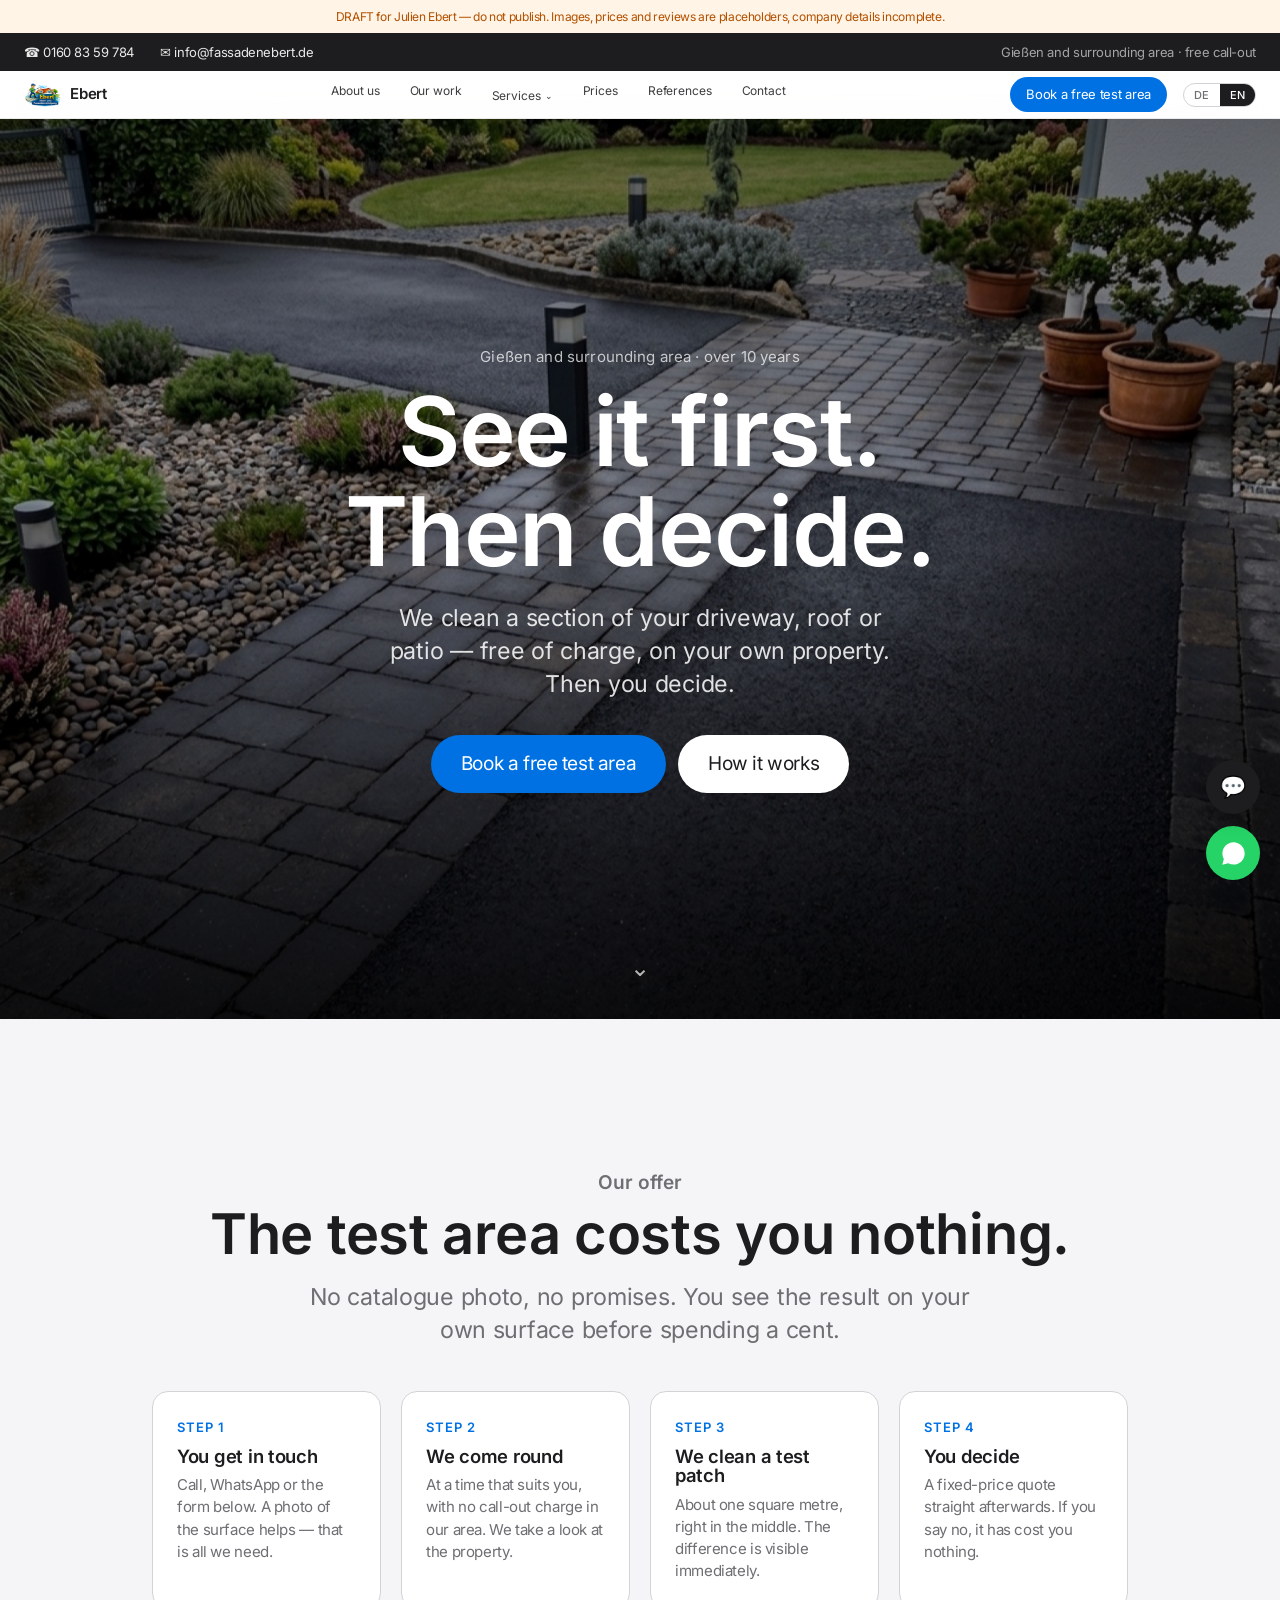
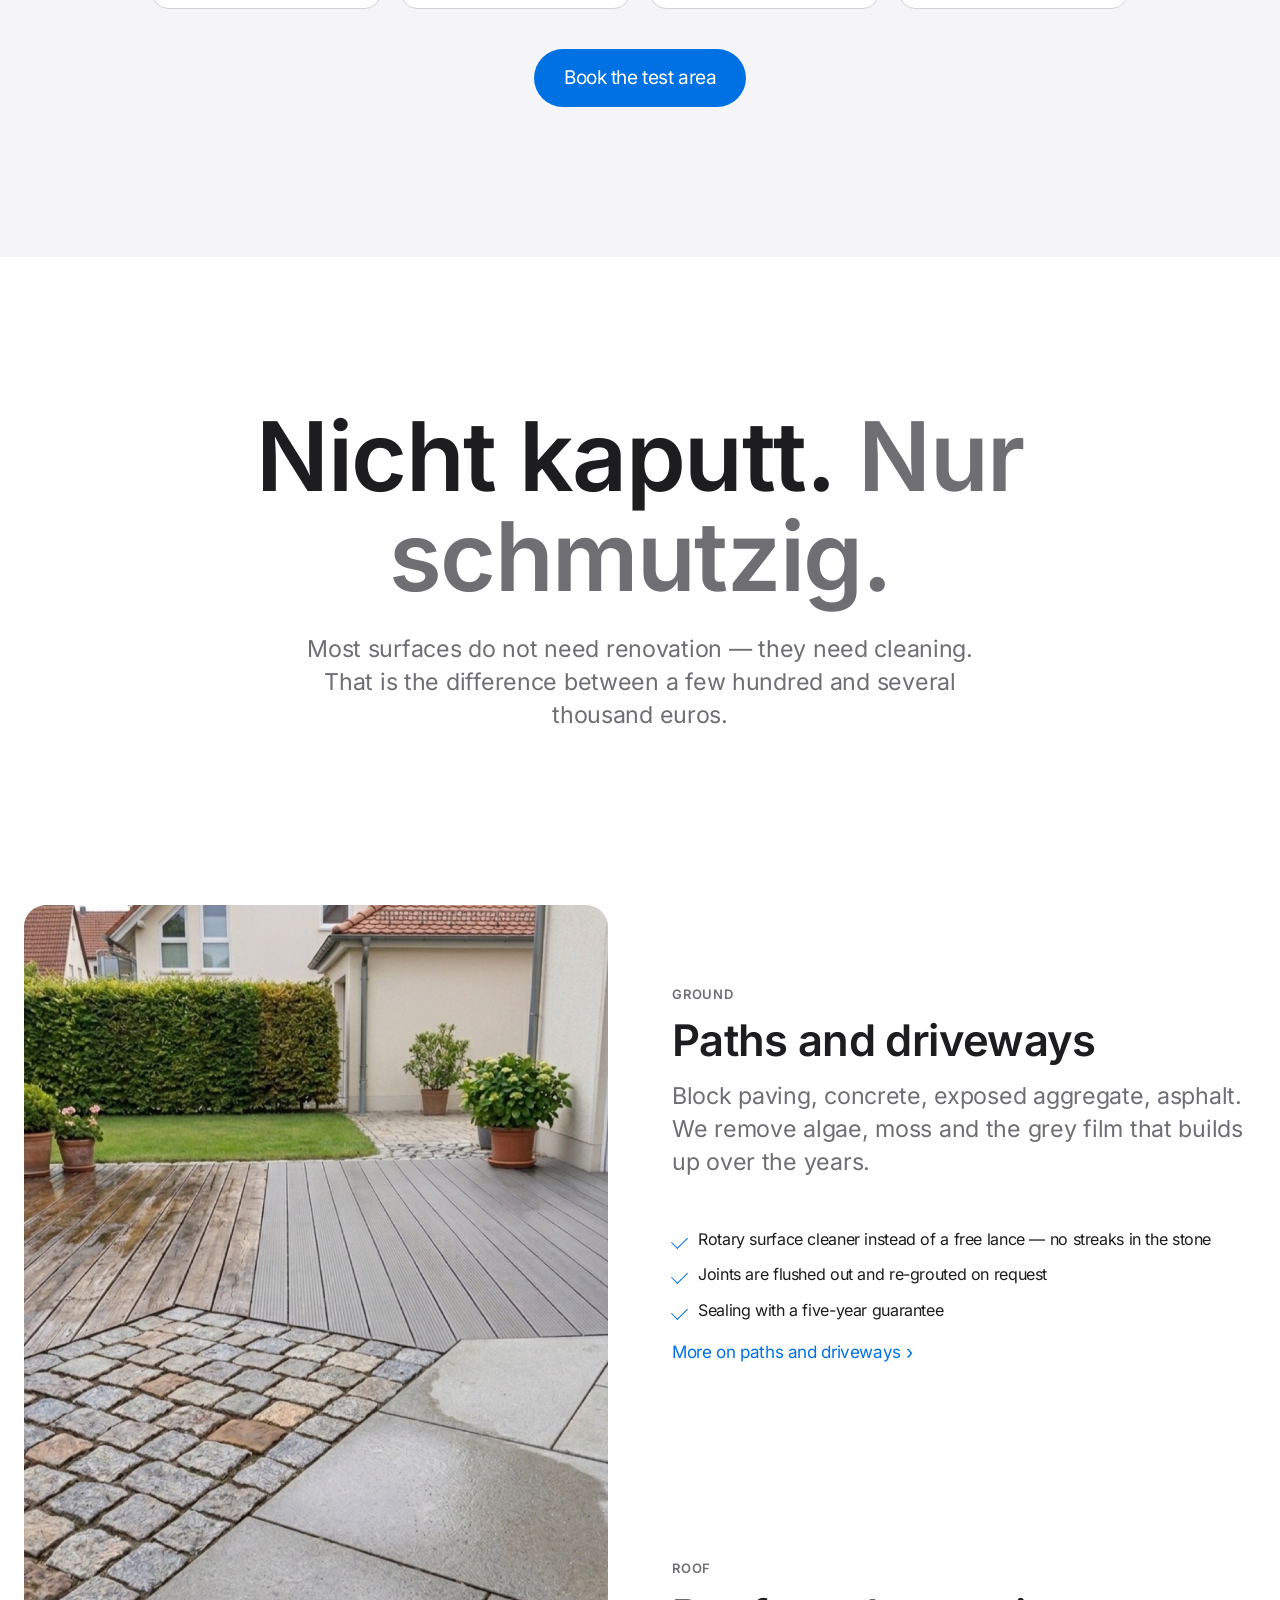
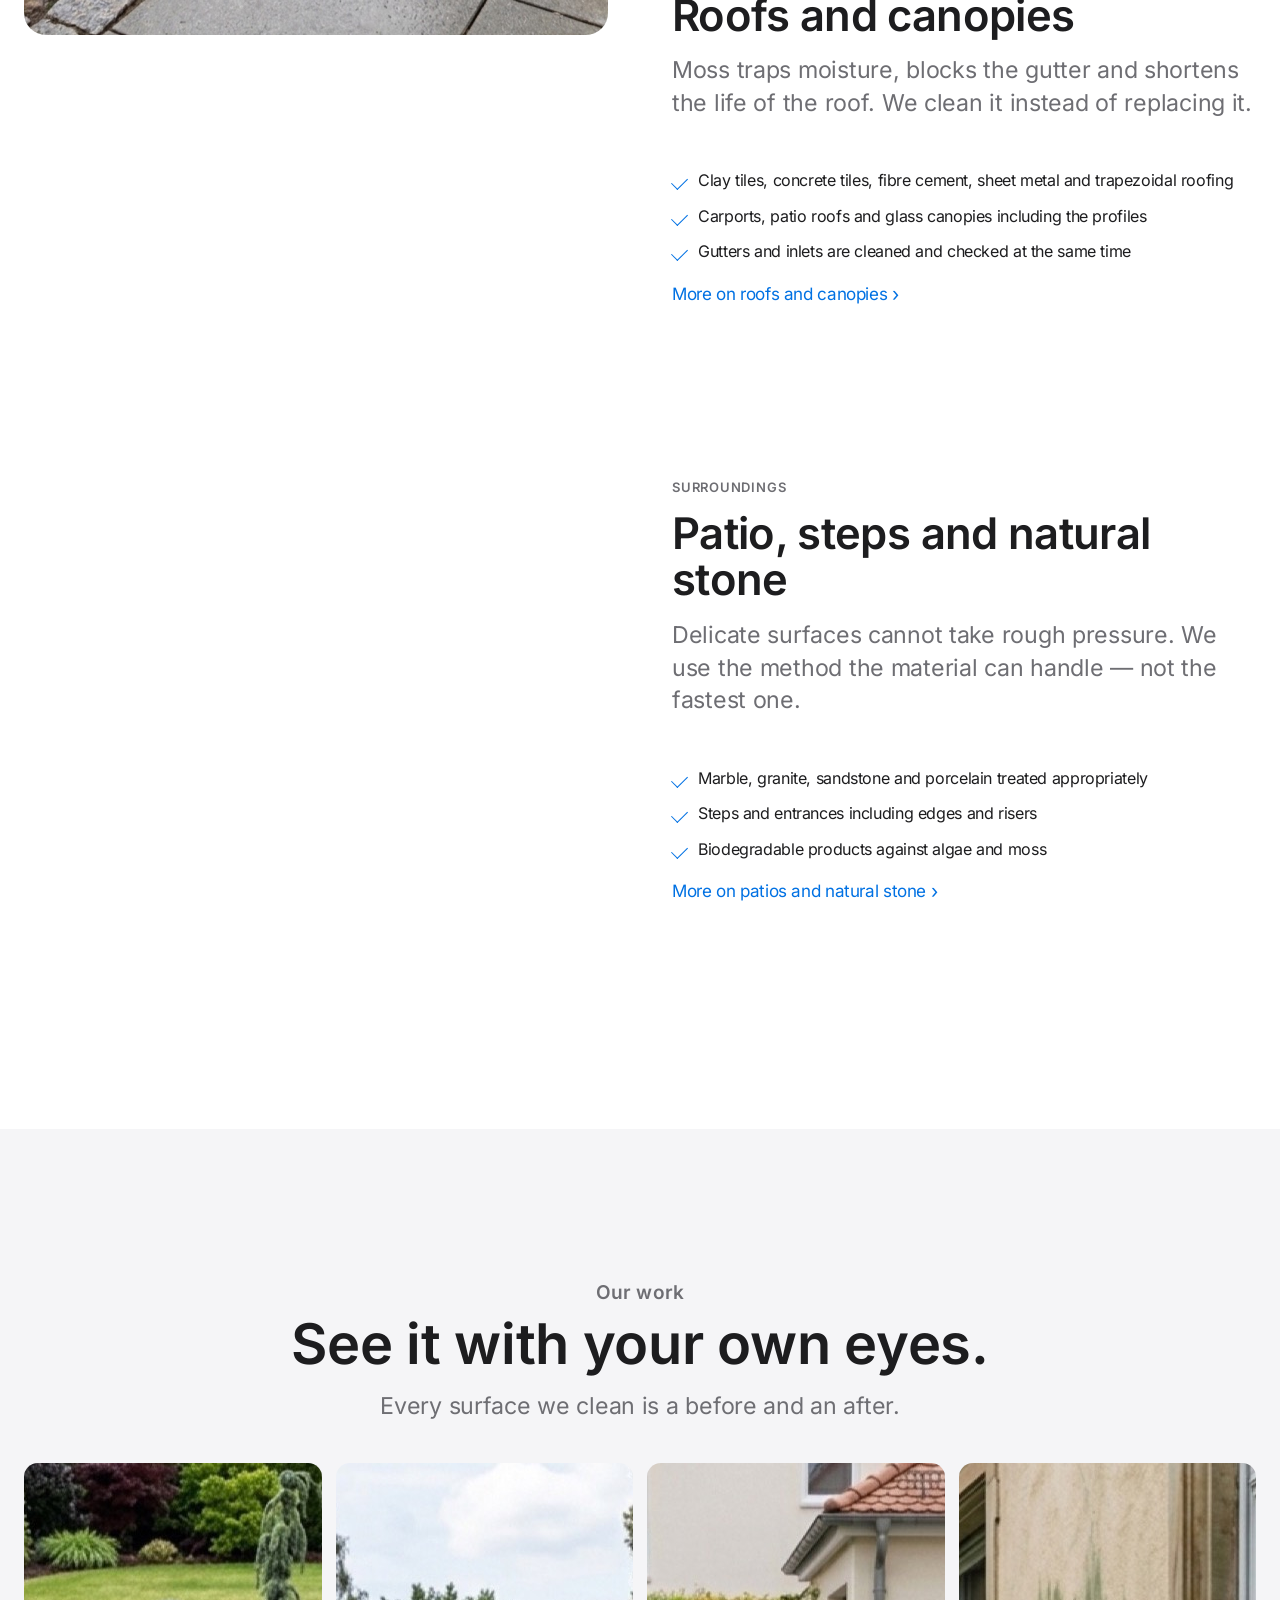
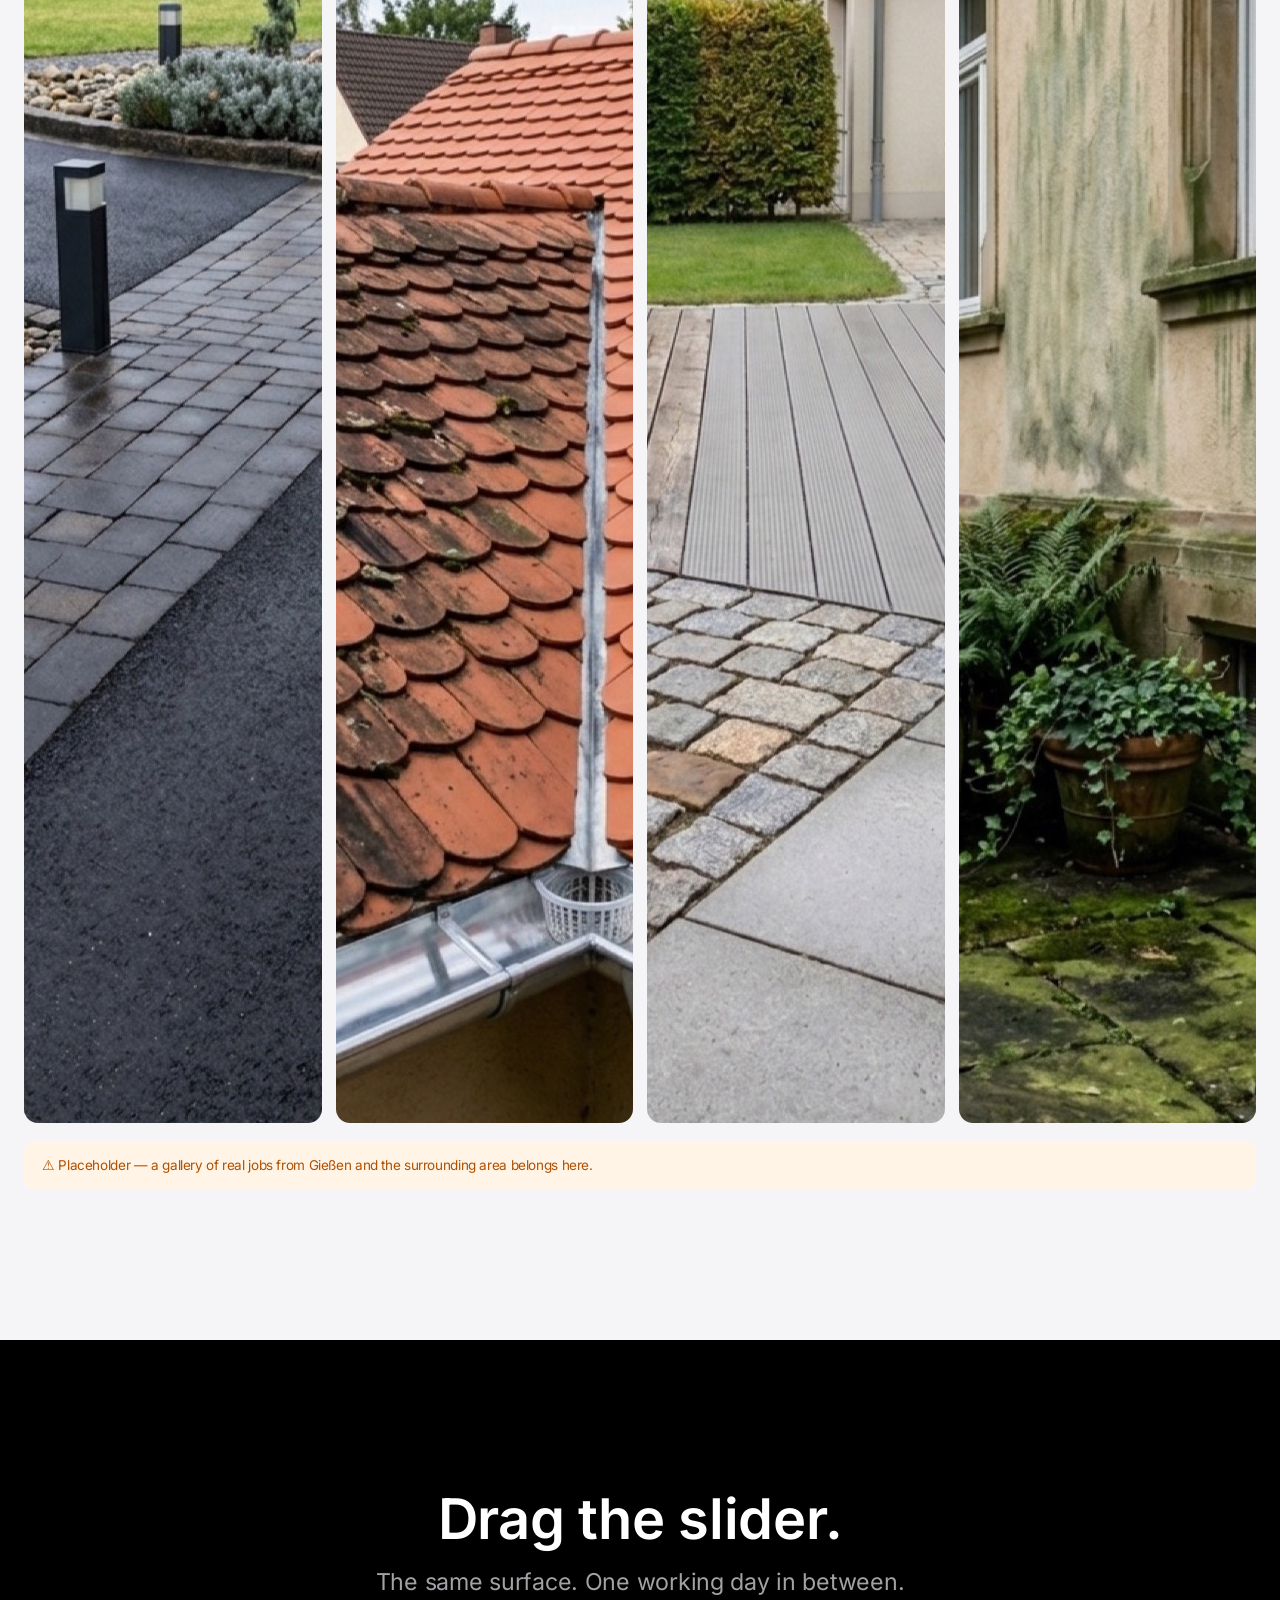
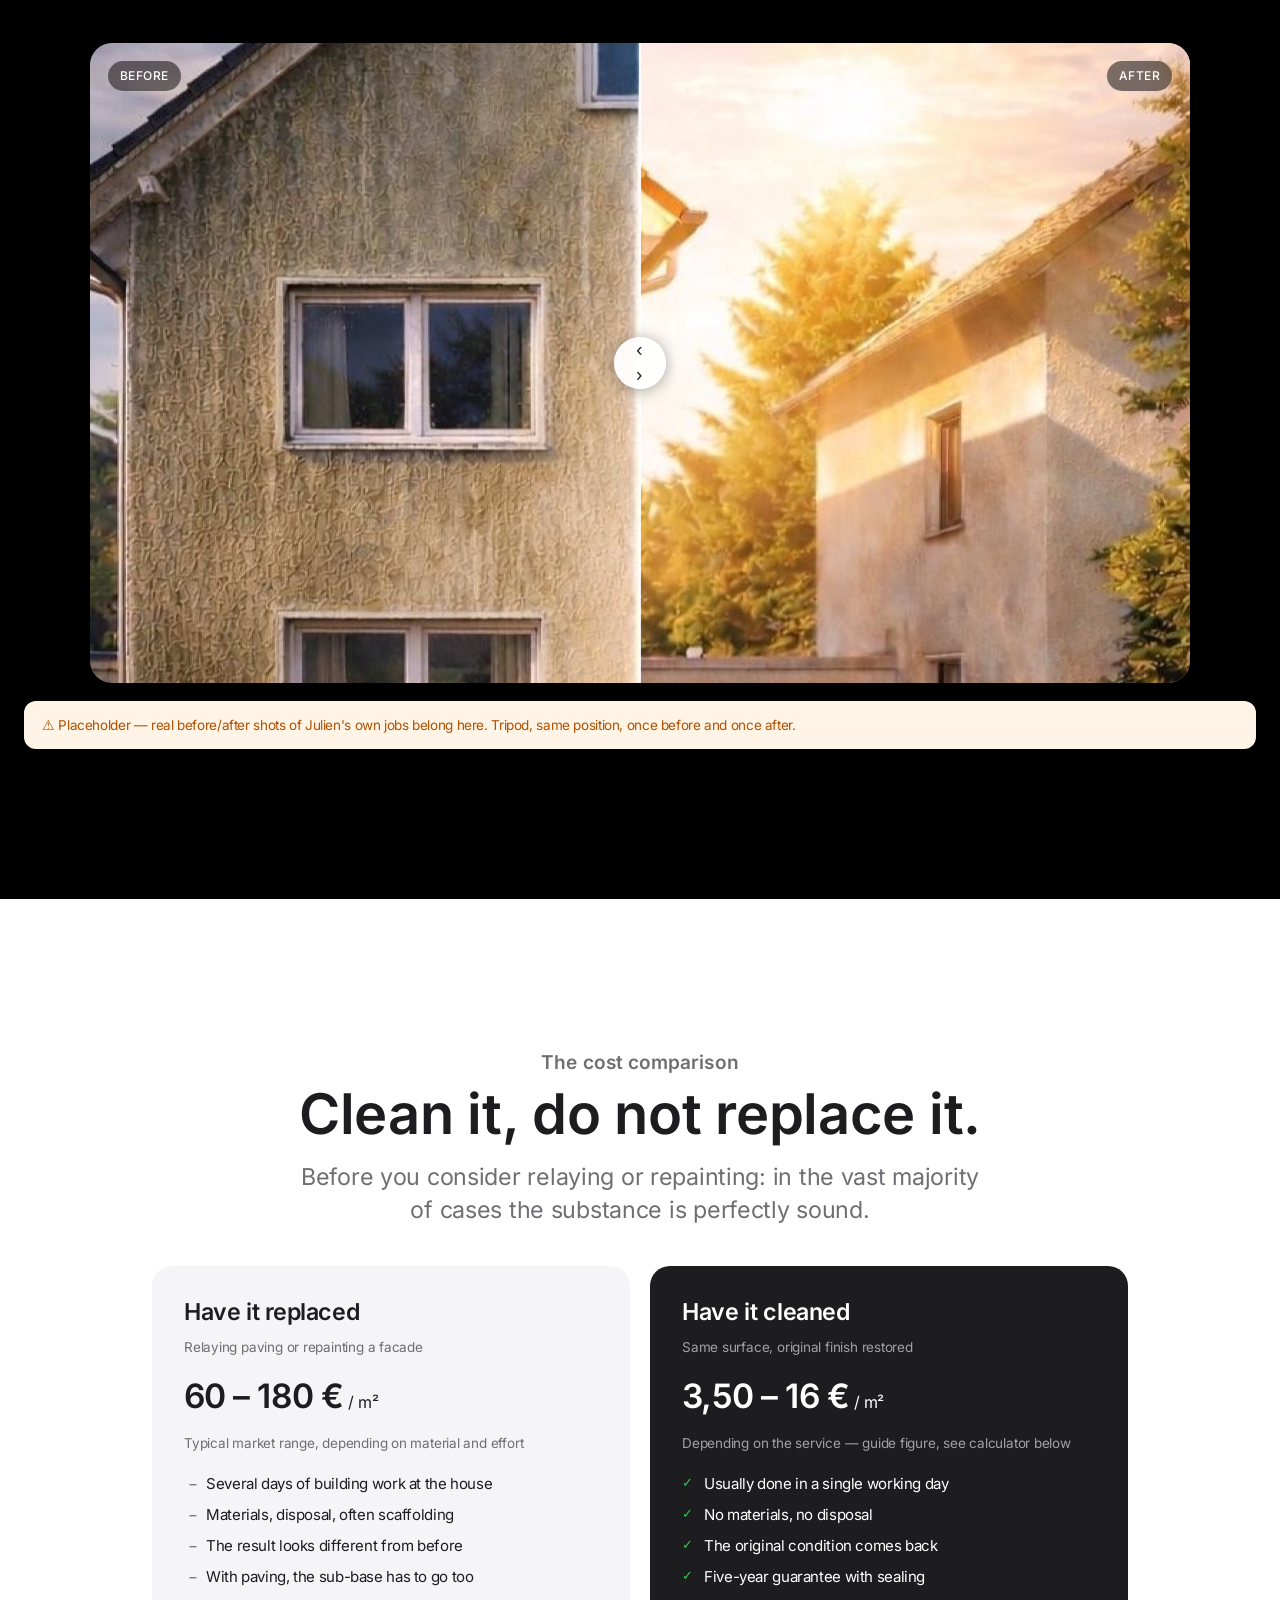
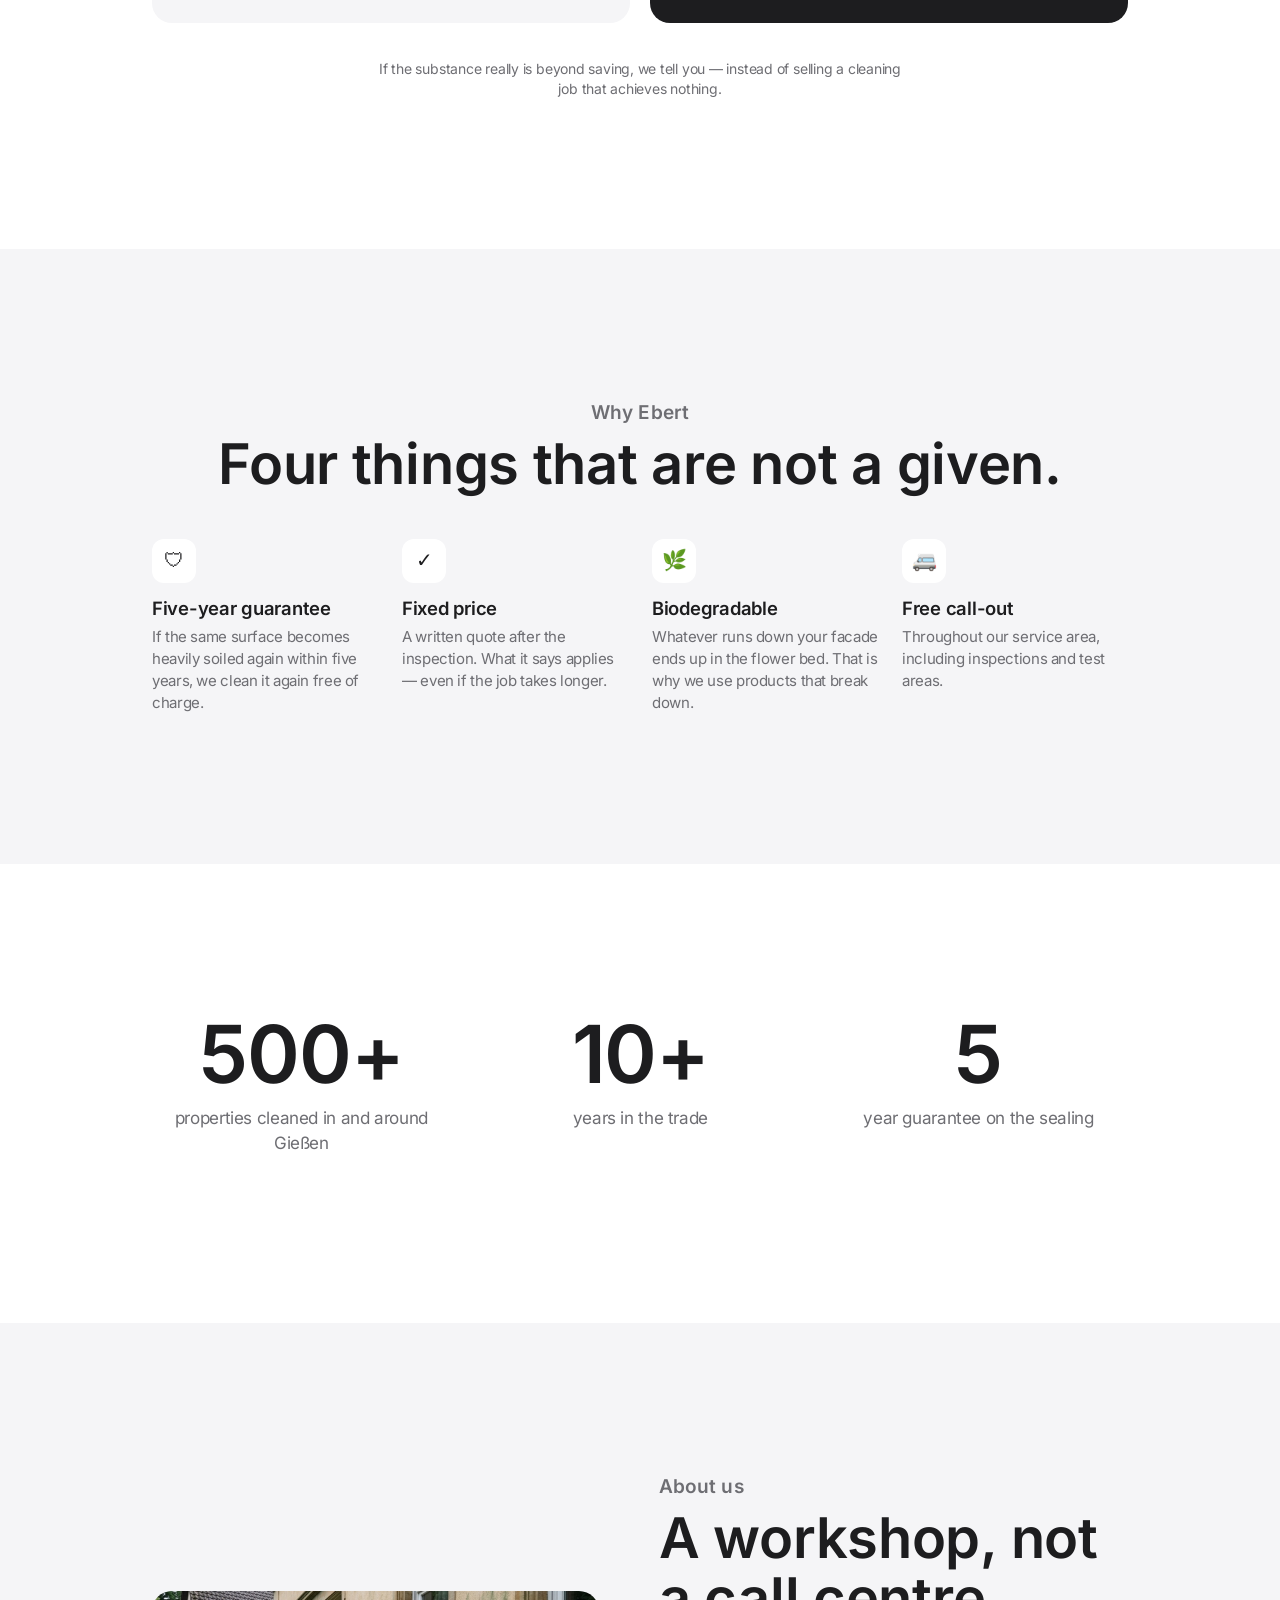
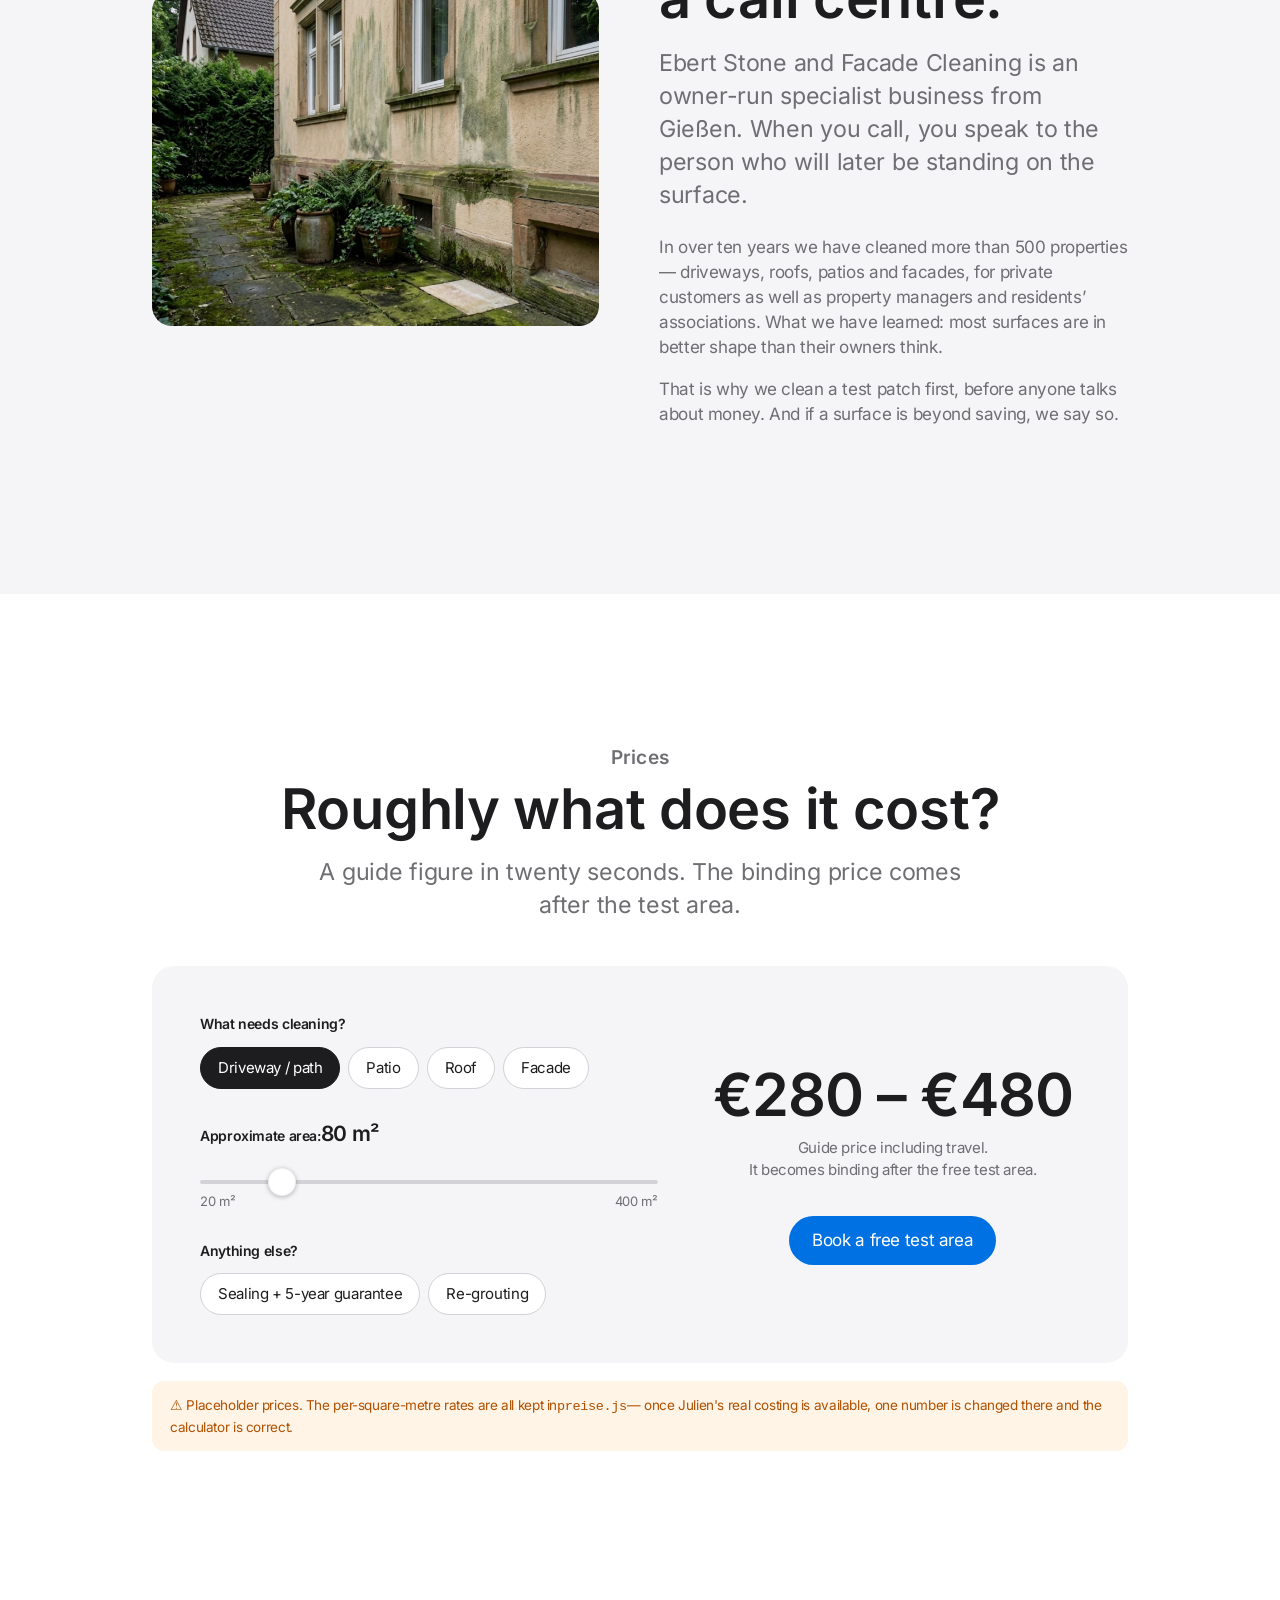
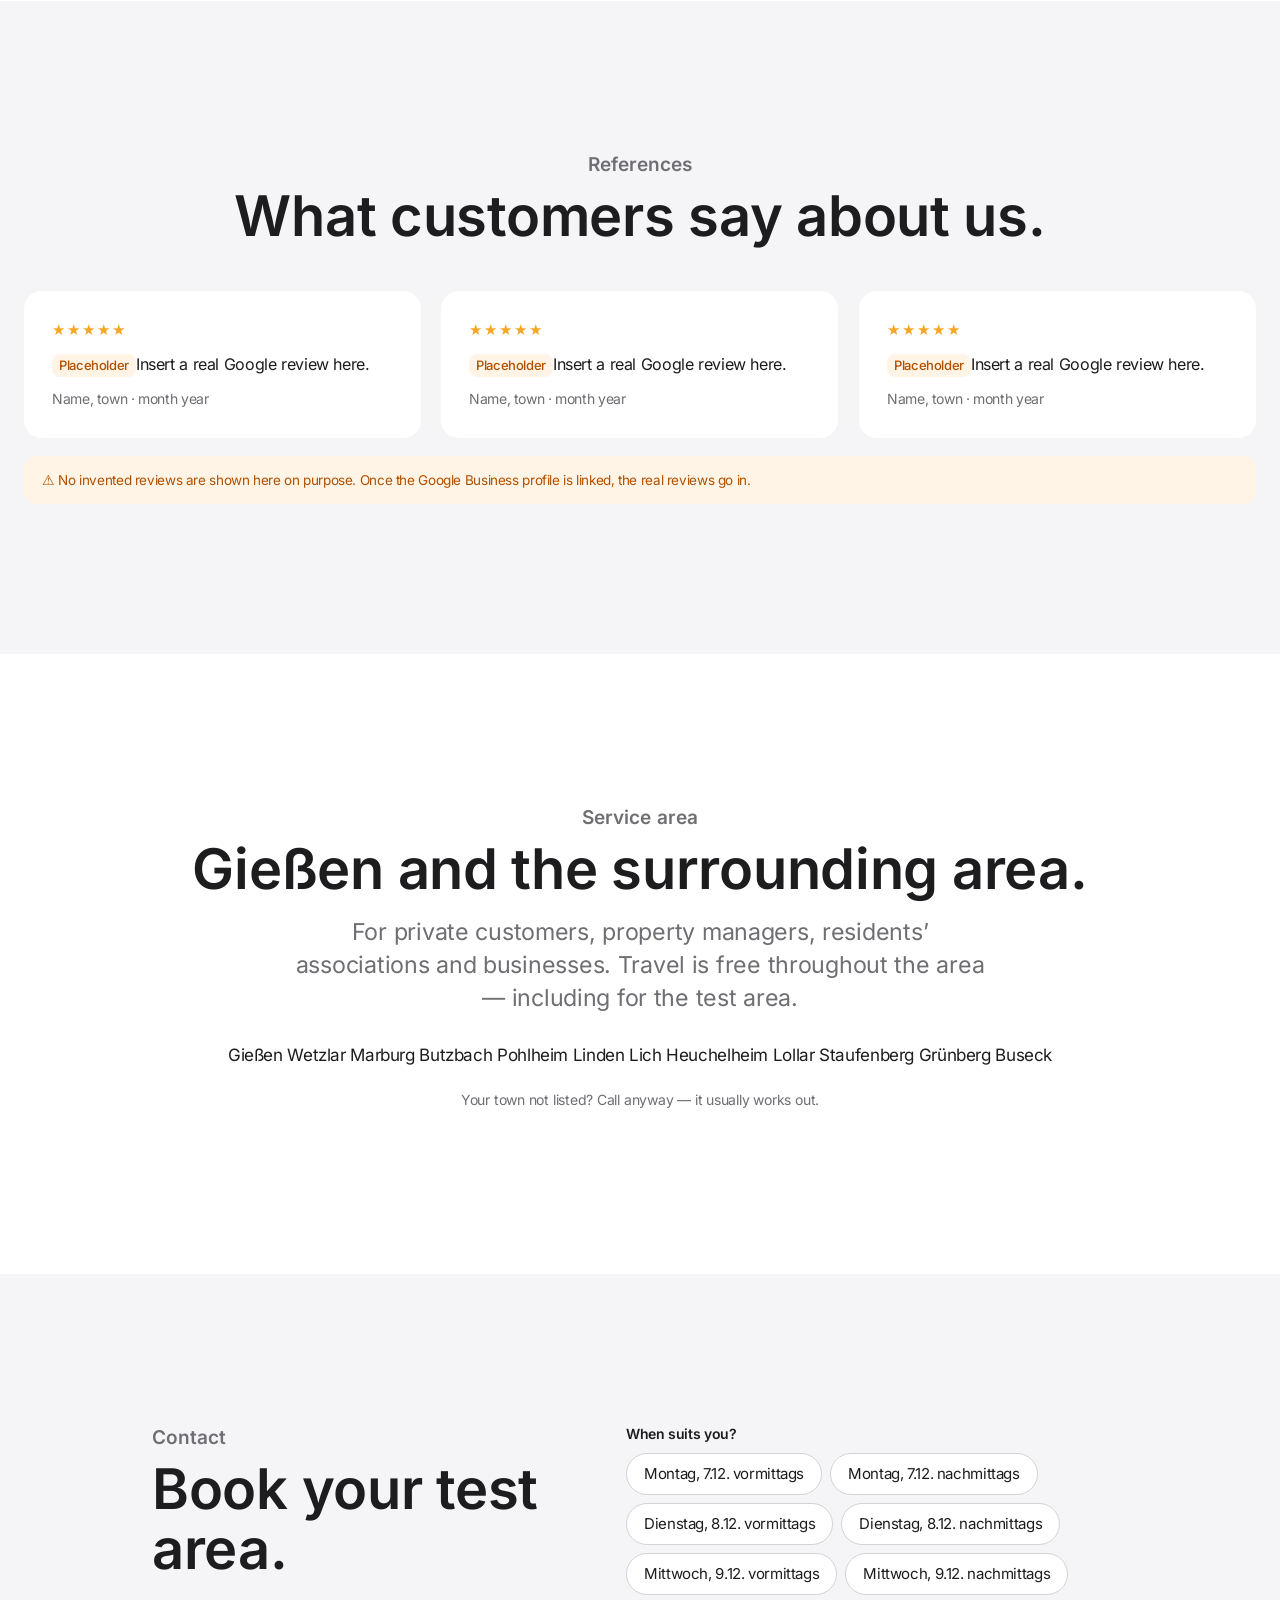
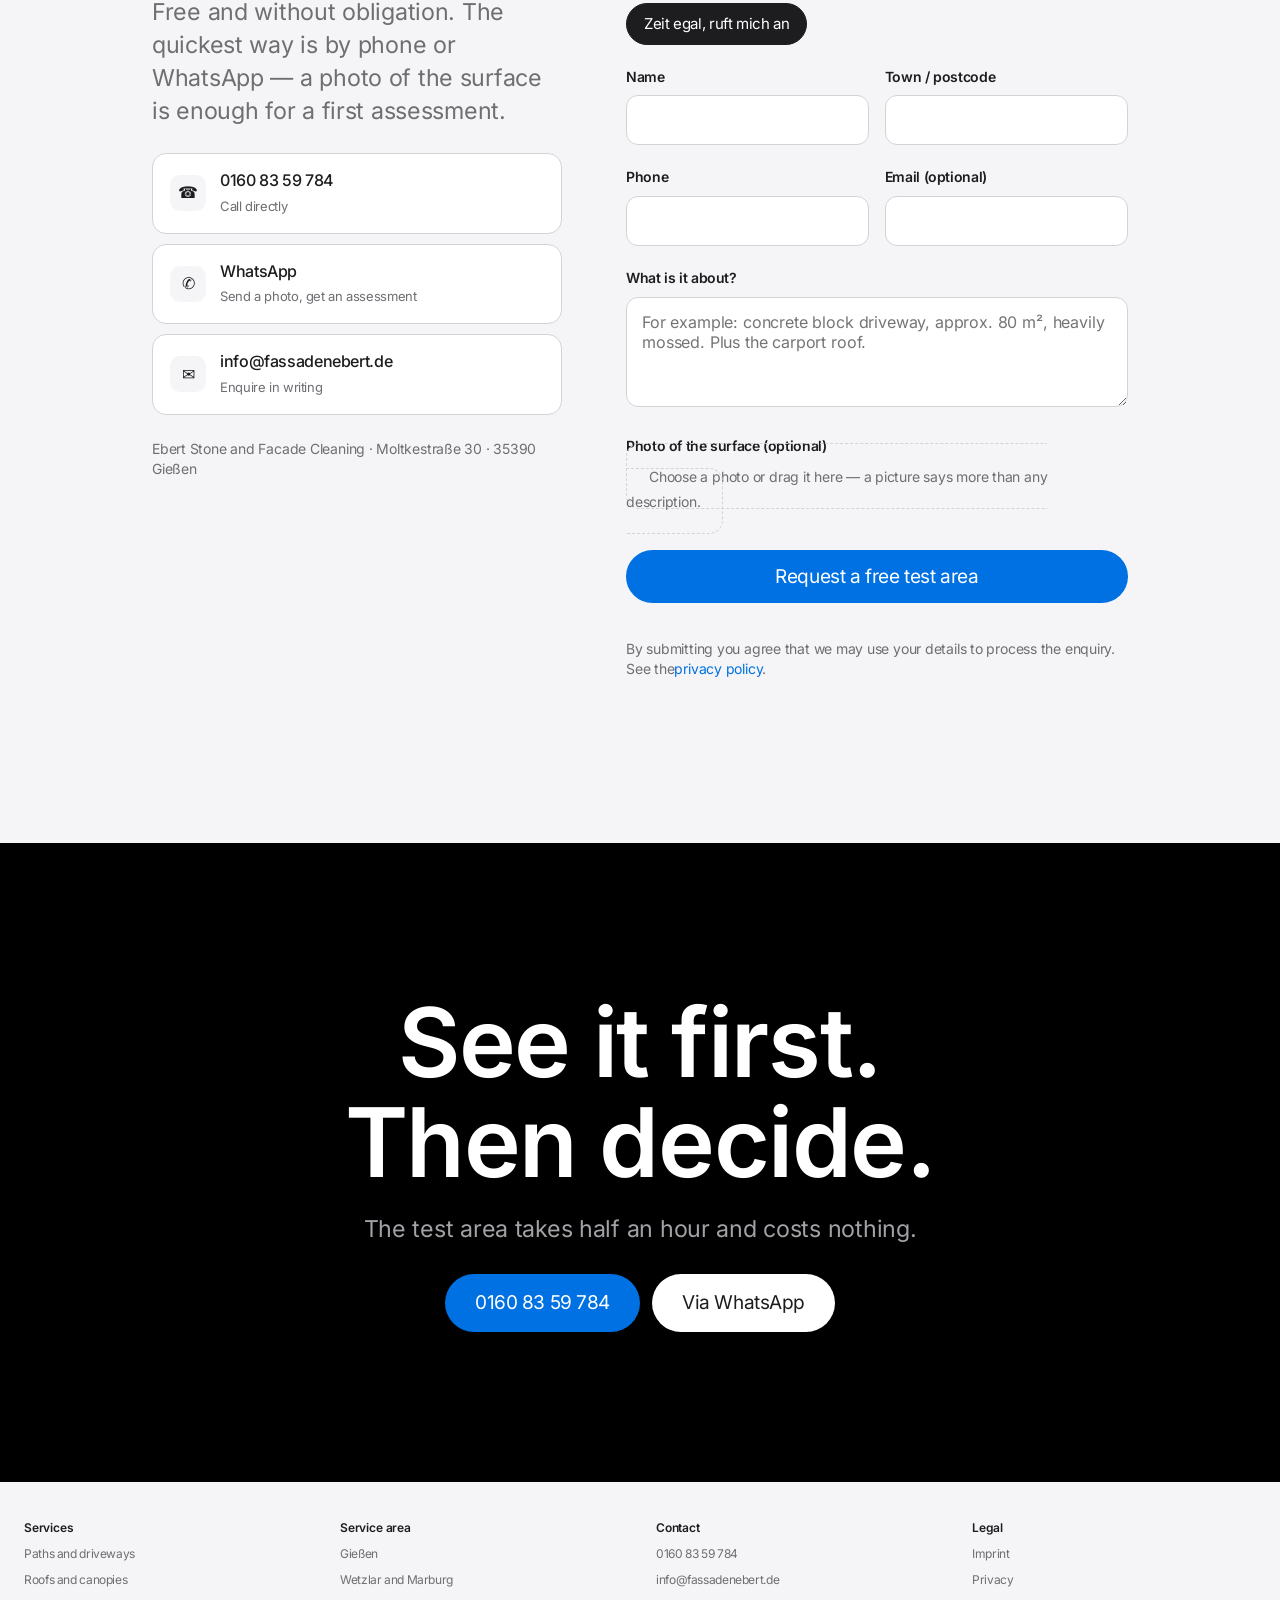
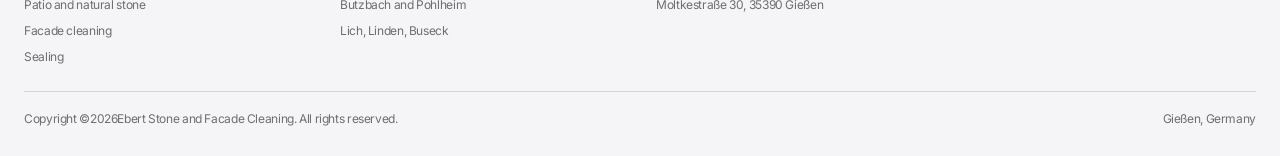
==== commit 7c002123: "V3 — Struktur nach dachbeschichtung-profi.de, Pitch auf die Probeflaeche Informations-Architektur de" ====
--- a/index.html
+++ b/index.html
@@ -3,8 +3,8 @@
 <head>
 <meta charset="utf-8">
 <meta name="viewport" content="width=device-width, initial-scale=1">
-<title>Ebert Stein- und Fassadenreinigung | Einfahrt, Gehweg &amp; Dach in Gießen</title>
-<meta name="description" content="Gehwege, Einfahrten, Hofflächen, Dächer und Überdachungen professionell gereinigt in Gießen und Umgebung. Kostenlose Probefläche, Festpreis, 5 Jahre Garantie.">
+<title>Ebert Stein- und Fassadenreinigung | Kostenlose Probefläche in Gießen</title>
+<meta name="description" content="Gehwege, Einfahrten, Dächer und Fassaden professionell gereinigt in Gießen und Umgebung. Kostenlose Probefläche an Ihrem eigenen Objekt, Festpreis, 5 Jahre Garantie.">
 <meta name="robots" content="noindex, nofollow">
 <meta name="theme-color" content="#ffffff">
 <link rel="icon" href="favicon.svg" type="image/svg+xml">
@@ -17,6 +17,14 @@
 
 <div class="entwurf-fahne">
   ENTWURF für Julien Ebert — nicht veröffentlichen. Bilder, Preise und Bewertungen sind Platzhalter, Firmendaten unvollständig.
+</div>
+
+<div class="oben-leiste">
+  <div class="huelle-breit oben-inhalt">
+    <a href="tel:+4916083597840">☎ 0160 83 59 784</a>
+    <a href="mailto:info@fassadenebert.de">✉ info@fassadenebert.de</a>
+    <span class="oben-rechts">Gießen und Umgebung · Anfahrt kostenfrei</span>
+  </div>
 </div>
 
 <header class="kopf" id="kopf">
@@ -29,14 +37,24 @@
       <span></span><span></span><span></span>
     </button>
     <nav class="nav" id="nav">
-      <a href="#flaechen">Leistungen</a>
-      <a href="#vergleich">Vorher / Nachher</a>
-      <a href="#rechner">Preis schätzen</a>
-      <a href="#stimmen">Bewertungen</a>
-      <a href="#anfrage">Termin</a>
+      <a href="#ueber-uns">Über uns</a>
+      <a href="#arbeit">Unsere Arbeit</a>
+      <div class="nav-klapp">
+        <button type="button" class="nav-klapp-knopf" aria-expanded="false">Leistungen <span aria-hidden="true">⌄</span></button>
+        <div class="nav-klapp-inhalt">
+          <a href="gehwege-einfahrten.html">Gehwege &amp; Einfahrten</a>
+          <a href="dach-ueberdachung.html">Dach &amp; Überdachung</a>
+          <a href="terrasse-naturstein.html">Terrasse &amp; Naturstein</a>
+          <a href="fassadenreinigung.html">Fassadenreinigung</a>
+          <a href="impraegnierung.html">Imprägnierung &amp; Versiegelung</a>
+        </div>
+      </div>
+      <a href="#preise">Preise</a>
+      <a href="#stimmen">Referenzen</a>
+      <a href="#anfrage">Kontakt</a>
     </nav>
     <div class="kopf-rechts">
-      <a class="kopf-tel" href="tel:+4916083597840">0160 83 59 784</a>
+      <a class="knopf knopf-klein" href="#anfrage">Probefläche sichern</a>
       <div class="sprache" role="group" aria-label="Sprache">
         <button type="button" data-lang="de" class="an">DE</button>
         <button type="button" data-lang="en">EN</button>
@@ -53,30 +71,74 @@
       <img src="bilder/leistungen/gehwege.jpg" alt="Frisch gereinigte Einfahrt vor einem Einfamilienhaus" fetchpriority="high" width="1600" height="1260">
     </div>
     <div class="hero-inhalt">
-      <p class="hero-ort">Gießen und Umgebung</p>
-      <h1 class="statement">Einfahrt. Gehweg. Dach.</h1>
-      <p class="lead">Wieder so, wie sie am ersten Tag aussahen.</p>
+      <p class="hero-ort">Gießen und Umgebung · seit über 10 Jahren</p>
+      <h1 class="statement">Erst sehen.<br>Dann entscheiden.</h1>
+      <p class="lead">
+        Wir reinigen ein Stück Ihrer Einfahrt, Ihres Dachs oder Ihrer Terrasse —
+        kostenlos, an Ihrem eigenen Objekt. Danach entscheiden Sie.
+      </p>
       <div class="hero-knoepfe">
-        <a class="knopf knopf-gross" href="#anfrage">Probefläche anfragen</a>
-        <a class="knopf knopf-hell knopf-gross" href="#rechner">Preis schätzen</a>
+        <a class="knopf knopf-gross" href="#anfrage">Kostenlose Probefläche sichern</a>
+        <a class="knopf knopf-hell knopf-gross" href="#probeflaeche">Wie das abläuft</a>
       </div>
     </div>
     <div class="hero-pfeil" aria-hidden="true">⌄</div>
   </section>
 
-  <!-- 2 — Statement -->
+  <!-- 2 — Die Probefläche, der Kern des Angebots -->
+  <section class="abschnitt grau" id="probeflaeche">
+    <div class="huelle">
+      <div class="mitte">
+        <p class="eyebrow zeig">Unser Angebot</p>
+        <h2 class="gross-h2 zeig">Die Probefläche kostet Sie nichts.</h2>
+        <p class="lead zeig" style="margin-top:16px">
+          Kein Katalogfoto, kein Versprechen. Sie sehen das Ergebnis an Ihrer eigenen
+          Fläche, bevor Sie einen Cent ausgeben.
+        </p>
+      </div>
+
+      <div class="probe-raster">
+        <div class="probe-schritt zeig">
+          <b>Schritt 1</b>
+          <h3>Sie melden sich</h3>
+          <p>Anruf, WhatsApp oder das Formular unten. Ein Foto der Fläche hilft, mehr brauchen wir nicht.</p>
+        </div>
+        <div class="probe-schritt zeig">
+          <b>Schritt 2</b>
+          <h3>Wir kommen vorbei</h3>
+          <p>Zum Wunschtermin, im Einsatzgebiet ohne Anfahrtskosten. Wir sehen uns das Objekt an.</p>
+        </div>
+        <div class="probe-schritt zeig">
+          <b>Schritt 3</b>
+          <h3>Wir reinigen eine Probe</h3>
+          <p>Etwa ein Quadratmeter, mitten auf der Fläche. Der Unterschied ist sofort sichtbar.</p>
+        </div>
+        <div class="probe-schritt zeig">
+          <b>Schritt 4</b>
+          <h3>Sie entscheiden</h3>
+          <p>Festpreis-Angebot direkt im Anschluss. Sagen Sie ab, hat es Sie nichts gekostet.</p>
+        </div>
+      </div>
+
+      <div class="mitte" style="margin-top:40px">
+        <a class="knopf knopf-gross zeig" href="#anfrage">Termin für die Probefläche</a>
+      </div>
+    </div>
+  </section>
+
+  <!-- 3 — Statement -->
   <section class="abschnitt mitte">
     <div class="huelle">
       <h2 class="statement" data-worte>Nicht kaputt. <span class="hell-wort">Nur schmutzig.</span></h2>
-      <p class="lead zeig" style="margin-top:28px">
+      <p class="lead zeig" style="margin-top:26px">
         Die meisten Flächen brauchen keine Sanierung, sondern eine Reinigung.
         Das ist der Unterschied zwischen ein paar hundert und mehreren tausend Euro.
       </p>
     </div>
   </section>
 
-  <!-- 3 — Die drei Flächen, sticky -->
-  <section class="abschnitt" id="flaechen" style="padding-top:0">
+  <!-- 4 — Leistungen, sticky -->
+  <section class="abschnitt" id="leistungen" style="padding-top:0">
     <div class="huelle-breit">
       <div class="sticky-raster">
 
@@ -99,6 +161,7 @@
               <li>Fugen werden ausgespült, auf Wunsch neu verfugt</li>
               <li>Imprägnierung mit fünf Jahren Garantie</li>
             </ul>
+            <p style="margin-top:18px"><a class="textlink" href="gehwege-einfahrten.html">Mehr zu Gehwegen und Einfahrten</a></p>
           </article>
 
           <article class="flaeche-block" data-block="1">
@@ -113,6 +176,7 @@
               <li>Carport, Terrassen- und Glasüberdachung inklusive Profilen</li>
               <li>Dachrinnen und Einläufe werden mitgereinigt und geprüft</li>
             </ul>
+            <p style="margin-top:18px"><a class="textlink" href="dach-ueberdachung.html">Mehr zu Dach und Überdachung</a></p>
           </article>
 
           <article class="flaeche-block" data-block="2">
@@ -127,6 +191,7 @@
               <li>Treppen und Eingänge inklusive Kanten und Setzstufen</li>
               <li>Biologisch abbaubare Mittel gegen Algen und Moos</li>
             </ul>
+            <p style="margin-top:18px"><a class="textlink" href="terrasse-naturstein.html">Mehr zu Terrasse und Naturstein</a></p>
           </article>
         </div>
 
@@ -134,25 +199,29 @@
     </div>
   </section>
 
-  <!-- 4 — Zahlen -->
-  <section class="abschnitt grau">
-    <div class="huelle zahlen">
-      <div class="zeig">
-        <span class="zahl" data-zaehl="500" data-suffix="+">0</span>
-        <p class="zahl-text">gereinigte Objekte in und um Gießen</p>
-      </div>
-      <div class="zeig">
-        <span class="zahl" data-zaehl="10" data-suffix="+">0</span>
-        <p class="zahl-text">Jahre im Handwerk</p>
-      </div>
-      <div class="zeig">
-        <span class="zahl" data-zaehl="5" data-suffix="">0</span>
-        <p class="zahl-text">Jahre Garantie auf die Versiegelung</p>
-      </div>
-    </div>
-  </section>
-
-  <!-- 5 — Vorher / Nachher -->
+  <!-- 5 — Unsere Arbeit -->
+  <section class="abschnitt grau" id="arbeit">
+    <div class="huelle-breit">
+      <div class="mitte">
+        <p class="eyebrow zeig">Unsere Arbeit</p>
+        <h2 class="gross-h2 zeig">Sehen Sie es mit eigenen Augen.</h2>
+        <p class="lead zeig" style="margin-top:16px">
+          Jede Fläche, die wir reinigen, ist ein Vorher und ein Nachher.
+        </p>
+      </div>
+      <div class="galerie zeig">
+        <img src="bilder/leistungen/gehwege.jpg" alt="Gereinigte Einfahrt" loading="lazy" width="1600" height="1260">
+        <img src="bilder/leistungen/dach.jpg" alt="Gereinigtes Ziegeldach" loading="lazy" width="1600" height="1260">
+        <img src="bilder/leistungen/terrasse.jpg" alt="Gereinigte Terrasse" loading="lazy" width="1600" height="1260">
+        <img src="bilder/leistungen/moos.jpg" alt="Fläche mit Grünbelag vor der Behandlung" loading="lazy" width="1600" height="1260">
+      </div>
+      <div class="platzhalter-kasten">
+        ⚠ Platzhalter — hier gehört eine Galerie mit echten Objekten aus Gießen und Umgebung hin.
+      </div>
+    </div>
+  </section>
+
+  <!-- 6 — Vorher / Nachher -->
   <section class="abschnitt dunkel" id="vergleich">
     <div class="huelle-breit">
       <div class="mitte" style="margin-bottom:44px">
@@ -176,12 +245,141 @@
     </div>
   </section>
 
-  <!-- 6 — Preisrechner -->
-  <section class="abschnitt" id="rechner">
+  <!-- 7 — Reinigen statt erneuern -->
+  <section class="abschnitt">
+    <div class="huelle">
+      <div class="mitte">
+        <p class="eyebrow zeig">Der Kostenvergleich</p>
+        <h2 class="gross-h2 zeig">Reinigen statt erneuern.</h2>
+        <p class="lead zeig" style="margin-top:16px">
+          Bevor Sie über eine Neuverlegung oder einen Neuanstrich nachdenken:
+          in den allermeisten Fällen ist die Substanz völlig in Ordnung.
+        </p>
+      </div>
+
+      <div class="vergleich">
+        <div class="vergleich-karte schlecht zeig">
+          <h3>Neu machen lassen</h3>
+          <p class="klein">Pflaster neu verlegen oder Fassade neu streichen</p>
+          <span class="vergleich-preis">60 – 180 €<span style="font-size:1rem;font-weight:400"> / m²</span></span>
+          <p class="klein">Marktüblicher Korridor, je nach Material und Aufwand</p>
+          <ul>
+            <li>Mehrere Tage Baustelle am Haus</li>
+            <li>Material, Entsorgung, oft Gerüst</li>
+            <li>Ergebnis sieht anders aus als vorher</li>
+            <li>Bei Pflaster: Unterbau muss mit</li>
+          </ul>
+        </div>
+
+        <div class="vergleich-karte gut zeig">
+          <h3>Reinigen lassen</h3>
+          <p class="klein">Dieselbe Fläche, ursprüngliche Oberfläche zurück</p>
+          <span class="vergleich-preis">3,50 – 16 €<span style="font-size:1rem;font-weight:400"> / m²</span></span>
+          <p class="klein">Je nach Leistung — Richtwert, siehe Rechner unten</p>
+          <ul>
+            <li>Meist an einem Arbeitstag erledigt</li>
+            <li>Kein Material, keine Entsorgung</li>
+            <li>Der Originalzustand kommt zurück</li>
+            <li>Mit Imprägnierung fünf Jahre Garantie</li>
+          </ul>
+        </div>
+      </div>
+
+      <div class="mitte" style="margin-top:36px">
+        <p class="klein zeig" style="max-width:60ch;margin:0 auto">
+          Wenn die Substanz tatsächlich nicht mehr trägt, sagen wir Ihnen das —
+          statt eine Reinigung zu verkaufen, die nichts bringt.
+        </p>
+      </div>
+    </div>
+  </section>
+
+  <!-- 8 — Was uns ausmacht -->
+  <section class="abschnitt grau">
+    <div class="huelle">
+      <div class="mitte">
+        <p class="eyebrow zeig">Warum Ebert</p>
+        <h2 class="gross-h2 zeig">Vier Dinge, die nicht selbstverständlich sind.</h2>
+      </div>
+      <div class="eigenschaften">
+        <div class="eigenschaft zeig">
+          <div class="eigenschaft-icon" aria-hidden="true">🛡</div>
+          <h3>Fünf Jahre Garantie</h3>
+          <p>Wird dieselbe Fläche innerhalb von fünf Jahren wieder stark verschmutzt, reinigen wir kostenlos nach.</p>
+        </div>
+        <div class="eigenschaft zeig">
+          <div class="eigenschaft-icon" aria-hidden="true">✓</div>
+          <h3>Fester Preis</h3>
+          <p>Angebot nach der Besichtigung, schriftlich. Was darin steht, gilt — auch wenn es länger dauert.</p>
+        </div>
+        <div class="eigenschaft zeig">
+          <div class="eigenschaft-icon" aria-hidden="true">🌿</div>
+          <h3>Biologisch abbaubar</h3>
+          <p>Was an Ihrer Fassade herunterläuft, landet im Beet. Deshalb verwenden wir Mittel, die sich abbauen.</p>
+        </div>
+        <div class="eigenschaft zeig">
+          <div class="eigenschaft-icon" aria-hidden="true">🚐</div>
+          <h3>Anfahrt kostenfrei</h3>
+          <p>Im gesamten Einsatzgebiet, auch zur Besichtigung und zur Probefläche.</p>
+        </div>
+      </div>
+    </div>
+  </section>
+
+  <!-- 9 — Zahlen -->
+  <section class="abschnitt">
+    <div class="huelle zahlen">
+      <div class="zeig">
+        <span class="zahl" data-zaehl="500" data-suffix="+">0</span>
+        <p class="zahl-text">gereinigte Objekte in und um Gießen</p>
+      </div>
+      <div class="zeig">
+        <span class="zahl" data-zaehl="10" data-suffix="+">0</span>
+        <p class="zahl-text">Jahre im Handwerk</p>
+      </div>
+      <div class="zeig">
+        <span class="zahl" data-zaehl="5" data-suffix="">0</span>
+        <p class="zahl-text">Jahre Garantie auf die Versiegelung</p>
+      </div>
+    </div>
+  </section>
+
+  <!-- 10 — Über uns -->
+  <section class="abschnitt grau" id="ueber-uns">
+    <div class="huelle ueber-raster">
+      <div class="ueber-bild zeig">
+        <img src="bilder/leistungen/moos.jpg" alt="Arbeit an einer bewachsenen Fläche" loading="lazy" width="1600" height="1260">
+      </div>
+      <div>
+        <p class="eyebrow zeig">Über uns</p>
+        <h2 class="gross-h2 zeig">Ein Betrieb, kein Callcenter.</h2>
+        <p class="lead zeig" style="margin-top:18px">
+          Ebert Stein- und Fassadenreinigung ist ein inhabergeführter Fachbetrieb aus Gießen.
+          Wer bei uns anruft, spricht mit demjenigen, der später auch auf der Fläche steht.
+        </p>
+        <p class="zeig" style="color:var(--leise)">
+          In über zehn Jahren haben wir mehr als 500 Objekte gereinigt — Einfahrten,
+          Dächer, Terrassen und Fassaden, für Privatleute genauso wie für Hausverwaltungen
+          und Wohnungseigentümergemeinschaften. Was wir dabei gelernt haben: Die meisten
+          Flächen sind besser in Schuss, als ihre Besitzer denken.
+        </p>
+        <p class="zeig" style="color:var(--leise)">
+          Deshalb reinigen wir zuerst eine Probe, bevor irgendjemand über Geld spricht.
+          Wenn eine Fläche nicht mehr zu retten ist, sagen wir das auch.
+        </p>
+      </div>
+    </div>
+  </section>
+
+  <!-- 11 — Preisrechner -->
+  <section class="abschnitt" id="preise">
     <div class="huelle">
       <div class="mitte" style="margin-bottom:44px">
-        <p class="eyebrow zeig">In 20 Sekunden</p>
+        <p class="eyebrow zeig">Preise</p>
         <h2 class="gross-h2 zeig">Was kostet das ungefähr?</h2>
+        <p class="lead zeig" style="margin-top:16px">
+          Ein Richtwert in zwanzig Sekunden. Der verbindliche Preis kommt nach der Probefläche.
+        </p>
       </div>
 
       <div class="rechner zeig">
@@ -213,8 +411,8 @@
 
         <div class="rechner-ergebnis">
           <span class="preis" id="preis-anzeige">–</span>
-          <p class="darunter">Richtwert inklusive Anfahrt.<br>Verbindlich wird es nach der kostenlosen Besichtigung.</p>
-          <a class="knopf" href="#anfrage" style="margin-top:20px">Genaues Angebot holen</a>
+          <p class="darunter">Richtwert inklusive Anfahrt.<br>Verbindlich wird es nach der kostenlosen Probefläche.</p>
+          <a class="knopf" href="#anfrage" style="margin-top:20px">Probefläche sichern</a>
         </div>
       </div>
 
@@ -225,12 +423,12 @@
     </div>
   </section>
 
-  <!-- 7 — Bewertungen -->
+  <!-- 12 — Referenzen -->
   <section class="abschnitt grau" id="stimmen">
     <div class="huelle-breit">
       <div class="mitte" style="margin-bottom:44px">
-        <p class="eyebrow zeig">Google-Bewertungen</p>
-        <h2 class="gross-h2 zeig">Was Kunden sagen.</h2>
+        <p class="eyebrow zeig">Referenzen</p>
+        <h2 class="gross-h2 zeig">Das sagen Kunden über uns.</h2>
       </div>
       <div class="bewertungen">
         <article class="bewertung zeig">
@@ -256,16 +454,45 @@
     </div>
   </section>
 
-  <!-- 8 — Anfrage -->
-  <section class="abschnitt" id="anfrage">
+  <!-- 13 — Einsatzgebiet -->
+  <section class="abschnitt">
+    <div class="huelle mitte">
+      <p class="eyebrow zeig">Einsatzgebiet</p>
+      <h2 class="gross-h2 zeig">Gießen und das Umland.</h2>
+      <p class="lead zeig" style="margin-top:16px">
+        Für Privatleute, Hausverwaltungen, Wohnungseigentümergemeinschaften und Betriebe.
+        Die Anfahrt ist im gesamten Gebiet kostenfrei — auch zur Probefläche.
+      </p>
+      <div class="orte zeig" style="justify-content:center;margin-top:28px">
+        <span class="stark">Gießen</span>
+        <span>Wetzlar</span>
+        <span>Marburg</span>
+        <span>Butzbach</span>
+        <span>Pohlheim</span>
+        <span>Linden</span>
+        <span>Lich</span>
+        <span>Heuchelheim</span>
+        <span>Lollar</span>
+        <span>Staufenberg</span>
+        <span>Grünberg</span>
+        <span>Buseck</span>
+      </div>
+      <p class="klein zeig" style="margin-top:22px">
+        Ihr Ort ist nicht dabei? Rufen Sie trotzdem an — meistens geht es.
+      </p>
+    </div>
+  </section>
+
+  <!-- 14 — Anfrage -->
+  <section class="abschnitt grau" id="anfrage">
     <div class="huelle anfrage-raster">
 
       <div>
-        <p class="eyebrow zeig">Termin</p>
-        <h2 class="gross-h2 zeig">Die Probefläche kostet nichts.</h2>
+        <p class="eyebrow zeig">Kontakt</p>
+        <h2 class="gross-h2 zeig">Probefläche sichern.</h2>
         <p class="lead zeig" style="margin-top:16px">
-          Wir reinigen ein Stück Ihrer Fläche, Sie sehen das Ergebnis und entscheiden danach.
-          Auch die Anfahrt ist im Einsatzgebiet kostenfrei.
+          Kostenlos und unverbindlich. Am schnellsten geht es per Anruf oder WhatsApp —
+          ein Foto der Fläche reicht für eine erste Einschätzung.
         </p>
 
         <div class="direkt zeig">
@@ -283,7 +510,7 @@
           </a>
         </div>
 
-        <p class="klein" style="margin-top:24px">
+        <p class="klein zeig" style="margin-top:24px">
           Ebert Stein- und Fassadenreinigung · Moltkestraße 30 · 35390 Gießen
         </p>
       </div>
@@ -343,6 +570,20 @@
     </div>
   </section>
 
+  <!-- 15 — Abschluss -->
+  <section class="abschnitt dunkel mitte">
+    <div class="huelle">
+      <h2 class="statement zeig">Erst sehen.<br>Dann entscheiden.</h2>
+      <p class="lead zeig" style="margin-top:20px">
+        Die Probefläche dauert eine halbe Stunde und kostet nichts.
+      </p>
+      <div class="hero-knoepfe zeig" style="justify-content:center;margin-top:28px">
+        <a class="knopf knopf-gross" href="tel:+4916083597840">0160 83 59 784</a>
+        <a class="knopf knopf-hell knopf-gross" href="https://wa.me/4916083597840" rel="noopener">Per WhatsApp</a>
+      </div>
+    </div>
+  </section>
+
 </main>
 
 <footer class="fuss">
@@ -351,10 +592,11 @@
       <div>
         <h4>Leistungen</h4>
         <ul>
-          <li><a href="#flaechen">Gehwege und Einfahrten</a></li>
-          <li><a href="#flaechen">Dach und Überdachung</a></li>
-          <li><a href="#flaechen">Terrasse und Naturstein</a></li>
-          <li><a href="#flaechen">Fassade und Imprägnierung</a></li>
+          <li><a href="gehwege-einfahrten.html">Gehwege und Einfahrten</a></li>
+          <li><a href="dach-ueberdachung.html">Dach und Überdachung</a></li>
+          <li><a href="terrasse-naturstein.html">Terrasse und Naturstein</a></li>
+          <li><a href="fassadenreinigung.html">Fassadenreinigung</a></li>
+          <li><a href="impraegnierung.html">Imprägnierung</a></li>
         </ul>
       </div>
       <div>
@@ -410,6 +652,7 @@
 </div>
 
 <script src="i18n.js"></script>
+<script src="i18n-unterseiten.js"></script>
 <script src="preise.js"></script>
 <script src="site.js"></script>
 </body>
--- a/site.css
+++ b/site.css
@@ -489,7 +489,7 @@
   .fuss-raster { grid-template-columns: 1fr 1fr; }
 }
 
-@media (max-width: 740px) {
+@media (max-width: 900px) {
   .nav {
     position: fixed; left: 0; right: 0; top: var(--nav);
     flex-direction: column; gap: 0; margin: 0;
@@ -522,3 +522,202 @@
   .sticky-bild img.an { opacity: 1; }
   .hero-bild img { transform: none; animation: none; }
 }
+
+/* ==========================================================================
+   V3 — Struktur nach dachbeschichtung-profi.de:
+   Top-Leiste, Leistungen-Klappmenü, Unterseiten, Probeflächen-Pitch
+   ========================================================================== */
+
+/* ---------- Top-Leiste ---------- */
+.oben-leiste {
+  background: var(--tinte); color: rgba(255,255,255,.9);
+  font-size: 13px; position: relative; z-index: 85;
+}
+.oben-inhalt { display: flex; align-items: center; gap: 26px; height: 38px; }
+.oben-leiste a { color: rgba(255,255,255,.9); }
+.oben-leiste a:hover { color: #fff; text-decoration: none; }
+.oben-rechts { margin-left: auto; color: rgba(255,255,255,.6); }
+
+/* ---------- Klappmenü Leistungen ---------- */
+.nav-klapp { position: relative; }
+.nav-klapp-knopf {
+  background: none; border: 0; cursor: pointer; font-family: inherit;
+  font-size: 12px; color: var(--tinte); opacity: .85; letter-spacing: -.01em;
+  padding: 0; display: inline-flex; align-items: center; gap: 4px;
+}
+.nav-klapp-knopf:hover, .nav-klapp-knopf.offen { opacity: 1; }
+.nav-klapp-knopf span { font-size: 9px; transition: transform .2s var(--kurve); display: inline-block; }
+.nav-klapp-knopf.offen span { transform: rotate(180deg); }
+.nav-klapp-inhalt {
+  position: absolute; top: calc(100% + 14px); left: 50%; transform: translateX(-50%) translateY(-8px);
+  background: #fff; backdrop-filter: blur(20px);
+  border: 1px solid var(--linie); border-radius: 14px;
+  padding: 8px; min-width: 246px;
+  box-shadow: 0 12px 34px rgba(0,0,0,.12);
+  opacity: 0; pointer-events: none;
+  transition: opacity .22s var(--kurve), transform .28s var(--kurve);
+}
+.nav-klapp-inhalt.auf { opacity: 1; pointer-events: auto; transform: translateX(-50%) translateY(0); }
+.nav-klapp-inhalt a {
+  display: block; padding: 9px 13px; border-radius: 9px;
+  font-size: 14px; color: var(--tinte); opacity: 1;
+}
+.nav-klapp-inhalt a:hover { background: var(--grau); text-decoration: none; }
+.nav-klapp-inhalt a.an { color: var(--blau); font-weight: 500; }
+.knopf-klein { font-size: 13px; padding: 8px 16px; }
+
+/* ---------- Unterseiten-Hero ---------- */
+.unter-hero {
+  position: relative; min-height: 460px; display: flex; align-items: flex-end;
+  background: var(--schwarz); color: #fff; overflow: hidden;
+}
+.unter-hero-bild { position: absolute; inset: 0; }
+.unter-hero-bild img { width: 100%; height: 100%; object-fit: cover; }
+.unter-hero-bild::after {
+  content: ''; position: absolute; inset: 0;
+  background: linear-gradient(180deg, rgba(0,0,0,.5) 0%, rgba(0,0,0,.32) 40%, rgba(0,0,0,.86) 100%);
+}
+.unter-hero-text { position: relative; z-index: 2; padding: 80px 24px 56px; }
+.unter-hero-text h1 { color: #fff; margin: 10px 0 0; }
+.unter-hero-text .lead { color: rgba(255,255,255,.86); margin-top: 16px; max-width: 46ch; }
+.marke-hell {
+  font-size: 12px; font-weight: 600; letter-spacing: .16em; text-transform: uppercase;
+  color: rgba(255,255,255,.66); margin: 0;
+}
+.schmal { max-width: 760px; }
+
+/* ---------- Verfahren ---------- */
+.verfahren { display: grid; gap: 0; }
+.verfahren-block {
+  display: flex; gap: 26px; padding: 28px 0;
+  border-top: 1px solid var(--linie);
+}
+.verfahren-block:last-child { border-bottom: 1px solid var(--linie); }
+.verfahren-nr {
+  font-size: 15px; font-weight: 600; color: var(--leise);
+  flex-shrink: 0; padding-top: 3px; min-width: 34px;
+}
+.verfahren-block h3 { font-size: 1.28rem; margin: 0 0 8px; }
+.verfahren-block p { margin: 0; color: var(--leise); font-size: 16px; }
+
+/* ---------- Zwei Spalten mit Probe-Kasten ---------- */
+.zwei-spalten { display: grid; grid-template-columns: 1fr 1fr; gap: 56px; align-items: start; }
+.probe-kasten {
+  background: var(--tinte); color: #fff; border-radius: 20px; padding: 38px 36px;
+}
+.probe-kasten .eyebrow { color: var(--leise-dunkel); font-size: 13px; letter-spacing: .1em; text-transform: uppercase; }
+.probe-kasten h3 { font-size: 1.6rem; margin: 8px 0 14px; color: #fff; }
+.probe-kasten p { color: var(--leise-dunkel); font-size: 16px; }
+.probe-kasten .punkte { margin: 20px 0 26px; }
+.probe-kasten .punkte li { color: rgba(255,255,255,.92); font-size: 15.5px; }
+.probe-kasten .punkte li::before { border-color: var(--gruen); }
+
+/* ---------- FAQ ---------- */
+.faq {
+  border-bottom: 1px solid var(--linie); padding: 4px 0;
+}
+.faq summary {
+  cursor: pointer; list-style: none; padding: 18px 34px 18px 0;
+  font-size: 17.5px; font-weight: 500; position: relative;
+}
+.faq summary::-webkit-details-marker { display: none; }
+.faq summary::after {
+  content: '+'; position: absolute; right: 4px; top: 50%; transform: translateY(-50%);
+  font-size: 22px; font-weight: 300; color: var(--leise);
+  transition: transform .25s var(--kurve);
+}
+.faq[open] summary::after { transform: translateY(-50%) rotate(45deg); }
+.faq p { margin: 0 0 20px; color: var(--leise); font-size: 16px; max-width: 66ch; }
+
+/* ---------- Weitere Leistungen ---------- */
+.weiter-raster { display: grid; grid-template-columns: repeat(3, 1fr); gap: 20px; }
+.weiter-karte {
+  position: relative; border-radius: 16px; overflow: hidden; aspect-ratio: 4 / 3;
+  display: block; color: #fff;
+}
+.weiter-karte img { width: 100%; height: 100%; object-fit: cover; transition: transform .6s var(--kurve); }
+.weiter-karte:hover img { transform: scale(1.05); }
+.weiter-karte:hover { text-decoration: none; }
+.weiter-karte::after {
+  content: ''; position: absolute; inset: 0;
+  background: linear-gradient(180deg, rgba(0,0,0,.05) 40%, rgba(0,0,0,.72) 100%);
+}
+.weiter-karte span {
+  position: absolute; left: 20px; right: 20px; bottom: 18px; z-index: 2;
+  font-size: 17px; font-weight: 500;
+}
+
+/* ---------- Probeflächen-Sektion auf der Startseite ---------- */
+.probe-raster { display: grid; grid-template-columns: repeat(4, 1fr); gap: 20px; margin-top: 44px; }
+.probe-schritt {
+  background: #fff; border: 1px solid var(--linie); border-radius: 16px; padding: 26px 24px;
+}
+.abschnitt.grau .probe-schritt { background: #fff; }
+.probe-schritt b {
+  display: block; font-size: 13px; font-weight: 600; color: var(--blau);
+  letter-spacing: .08em; text-transform: uppercase; margin-bottom: 10px;
+}
+.probe-schritt h3 { font-size: 1.15rem; margin: 0 0 8px; }
+.probe-schritt p { margin: 0; font-size: 15px; color: var(--leise); }
+
+/* ---------- Vergleich Reinigung vs. Neu ---------- */
+.vergleich { display: grid; grid-template-columns: 1fr 1fr; gap: 20px; margin-top: 40px; }
+.vergleich-karte { border-radius: 20px; padding: 34px 32px; }
+.vergleich-karte.schlecht { background: var(--grau); }
+.vergleich-karte.gut { background: var(--tinte); color: #fff; }
+.vergleich-karte h3 { font-size: 1.45rem; margin: 0 0 6px; }
+.vergleich-karte.gut h3 { color: #fff; }
+.vergleich-preis { font-size: 2.1rem; font-weight: 600; letter-spacing: -.015em; margin: 14px 0 4px; display: block; }
+.vergleich-karte .klein { font-size: 13.5px; }
+.vergleich-karte.gut .klein { color: var(--leise-dunkel); }
+.vergleich-karte ul { list-style: none; padding: 0; margin: 20px 0 0; display: grid; gap: 9px; }
+.vergleich-karte li { font-size: 15px; padding-left: 22px; position: relative; }
+.vergleich-karte.schlecht li::before { content: '−'; position: absolute; left: 4px; color: var(--leise); }
+.vergleich-karte.gut li::before { content: '✓'; position: absolute; left: 0; color: var(--gruen); font-size: 13px; }
+
+/* ---------- Eigenschaften-Raster ---------- */
+.eigenschaften { display: grid; grid-template-columns: repeat(4, 1fr); gap: 24px; margin-top: 44px; }
+.eigenschaft-icon {
+  width: 44px; height: 44px; border-radius: 12px; background: var(--grau);
+  display: grid; place-items: center; font-size: 20px; margin-bottom: 16px;
+}
+.abschnitt.grau .eigenschaft-icon { background: #fff; }
+.eigenschaft h3 { font-size: 1.15rem; margin: 0 0 8px; }
+.eigenschaft p { margin: 0; font-size: 15px; color: var(--leise); }
+
+/* ---------- Über uns ---------- */
+.ueber-raster { display: grid; grid-template-columns: 1fr 1.05fr; gap: 60px; align-items: center; }
+.ueber-bild { border-radius: 20px; overflow: hidden; aspect-ratio: 4 / 3; }
+.ueber-bild img { width: 100%; height: 100%; object-fit: cover; }
+
+/* ---------- Galerie „Unsere Arbeit" ---------- */
+.galerie { display: grid; grid-template-columns: repeat(4, 1fr); gap: 14px; margin-top: 40px; }
+.galerie img { border-radius: 14px; aspect-ratio: 1; object-fit: cover; width: 100%; }
+
+/* ---------- Schmal ---------- */
+@media (max-width: 900px) {
+  .zwei-spalten, .vergleich, .ueber-raster { grid-template-columns: 1fr; gap: 32px; }
+  .probe-raster, .eigenschaften { grid-template-columns: 1fr 1fr; }
+  .weiter-raster { grid-template-columns: 1fr; }
+  .galerie { grid-template-columns: 1fr 1fr; }
+}
+
+@media (max-width: 900px) {
+  .oben-inhalt { gap: 16px; font-size: 12px; overflow-x: auto; white-space: nowrap; }
+  .oben-rechts { display: none; }
+  .probe-raster, .eigenschaften { grid-template-columns: 1fr; }
+  .nav-klapp { width: 100%; }
+  .nav-klapp-knopf {
+    width: 100%; justify-content: space-between; padding: 14px 24px;
+    font-size: 16px; border-bottom: 1px solid rgba(0,0,0,.05);
+  }
+  .nav-klapp-inhalt {
+    position: static; transform: none; opacity: 1; pointer-events: auto;
+    border: 0; box-shadow: none; border-radius: 0; padding: 0 0 0 12px;
+    background: var(--grau); display: none; min-width: 0;
+  }
+  .nav-klapp-inhalt.auf { display: block; transform: none; }
+  .kopf-rechts .knopf-klein { display: none; }
+  .verfahren-block { flex-direction: column; gap: 10px; }
+  .unter-hero-text { padding: 60px 24px 44px; }
+}
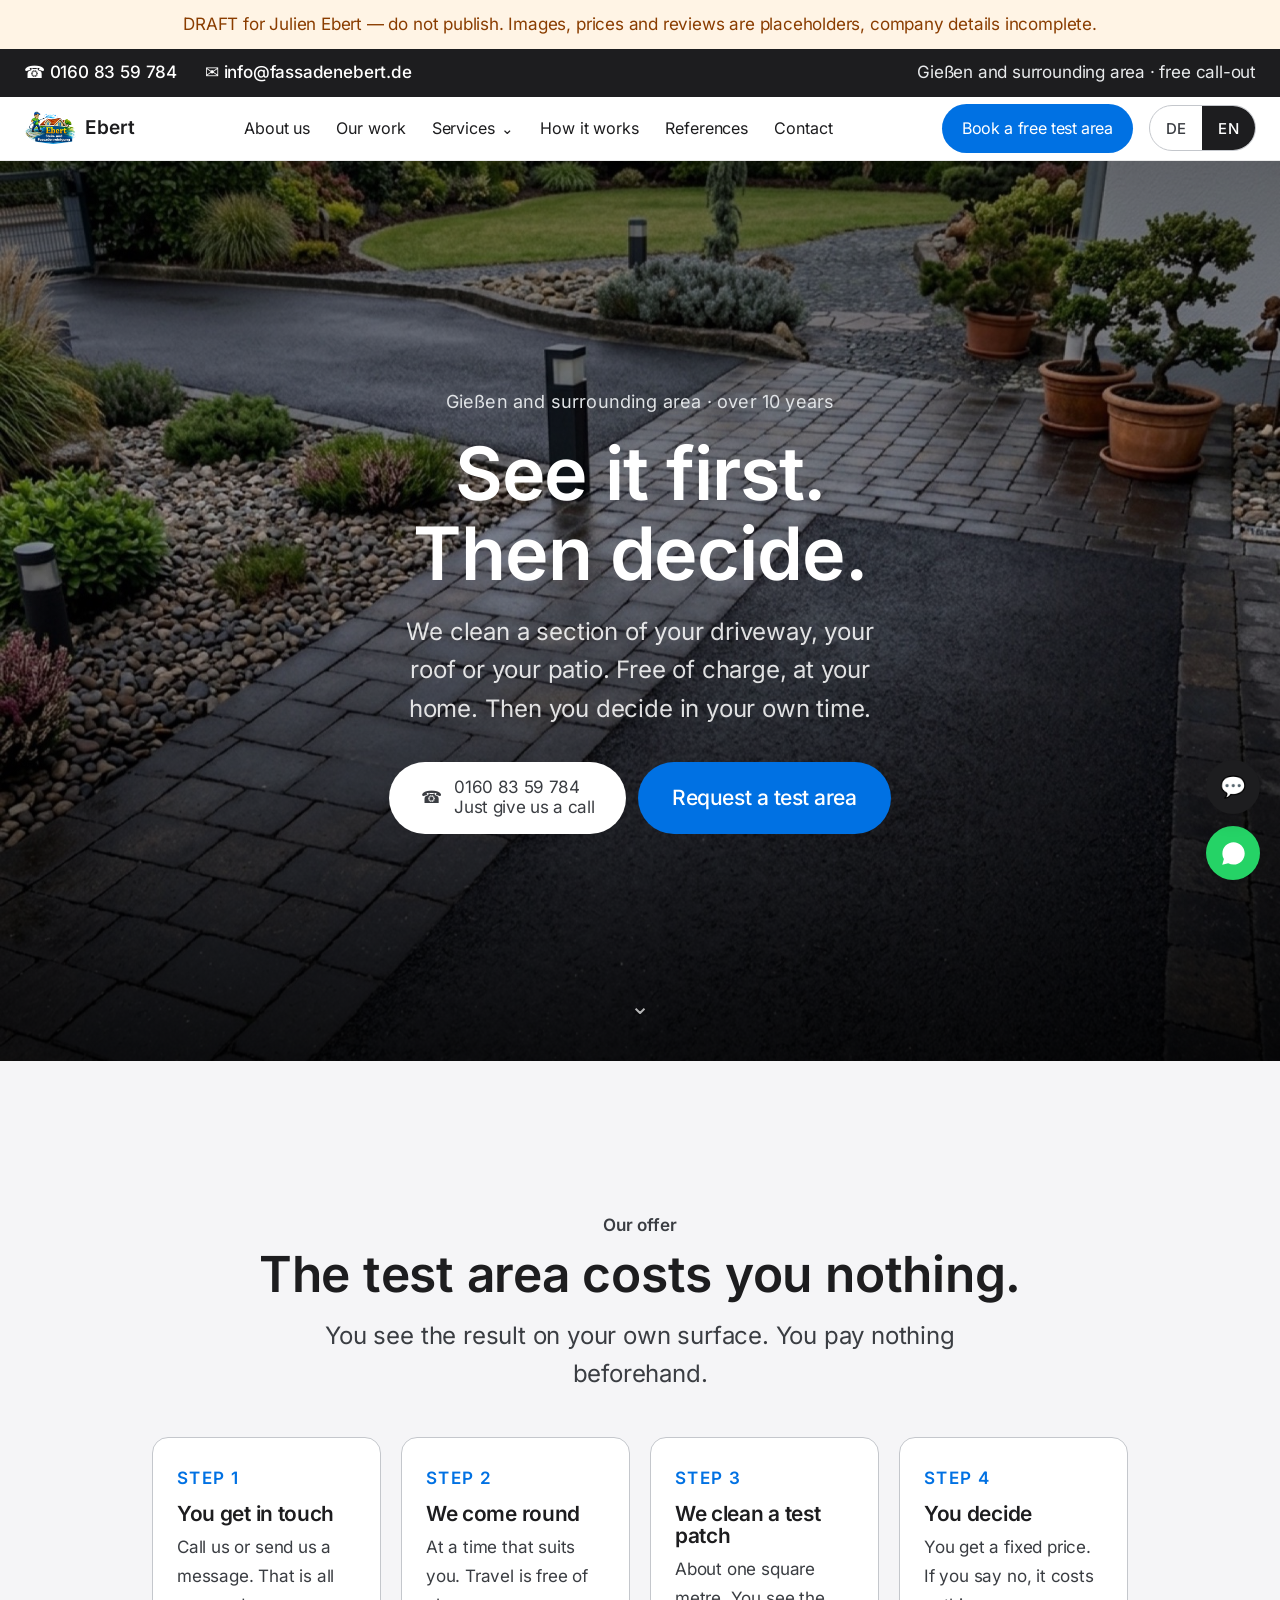
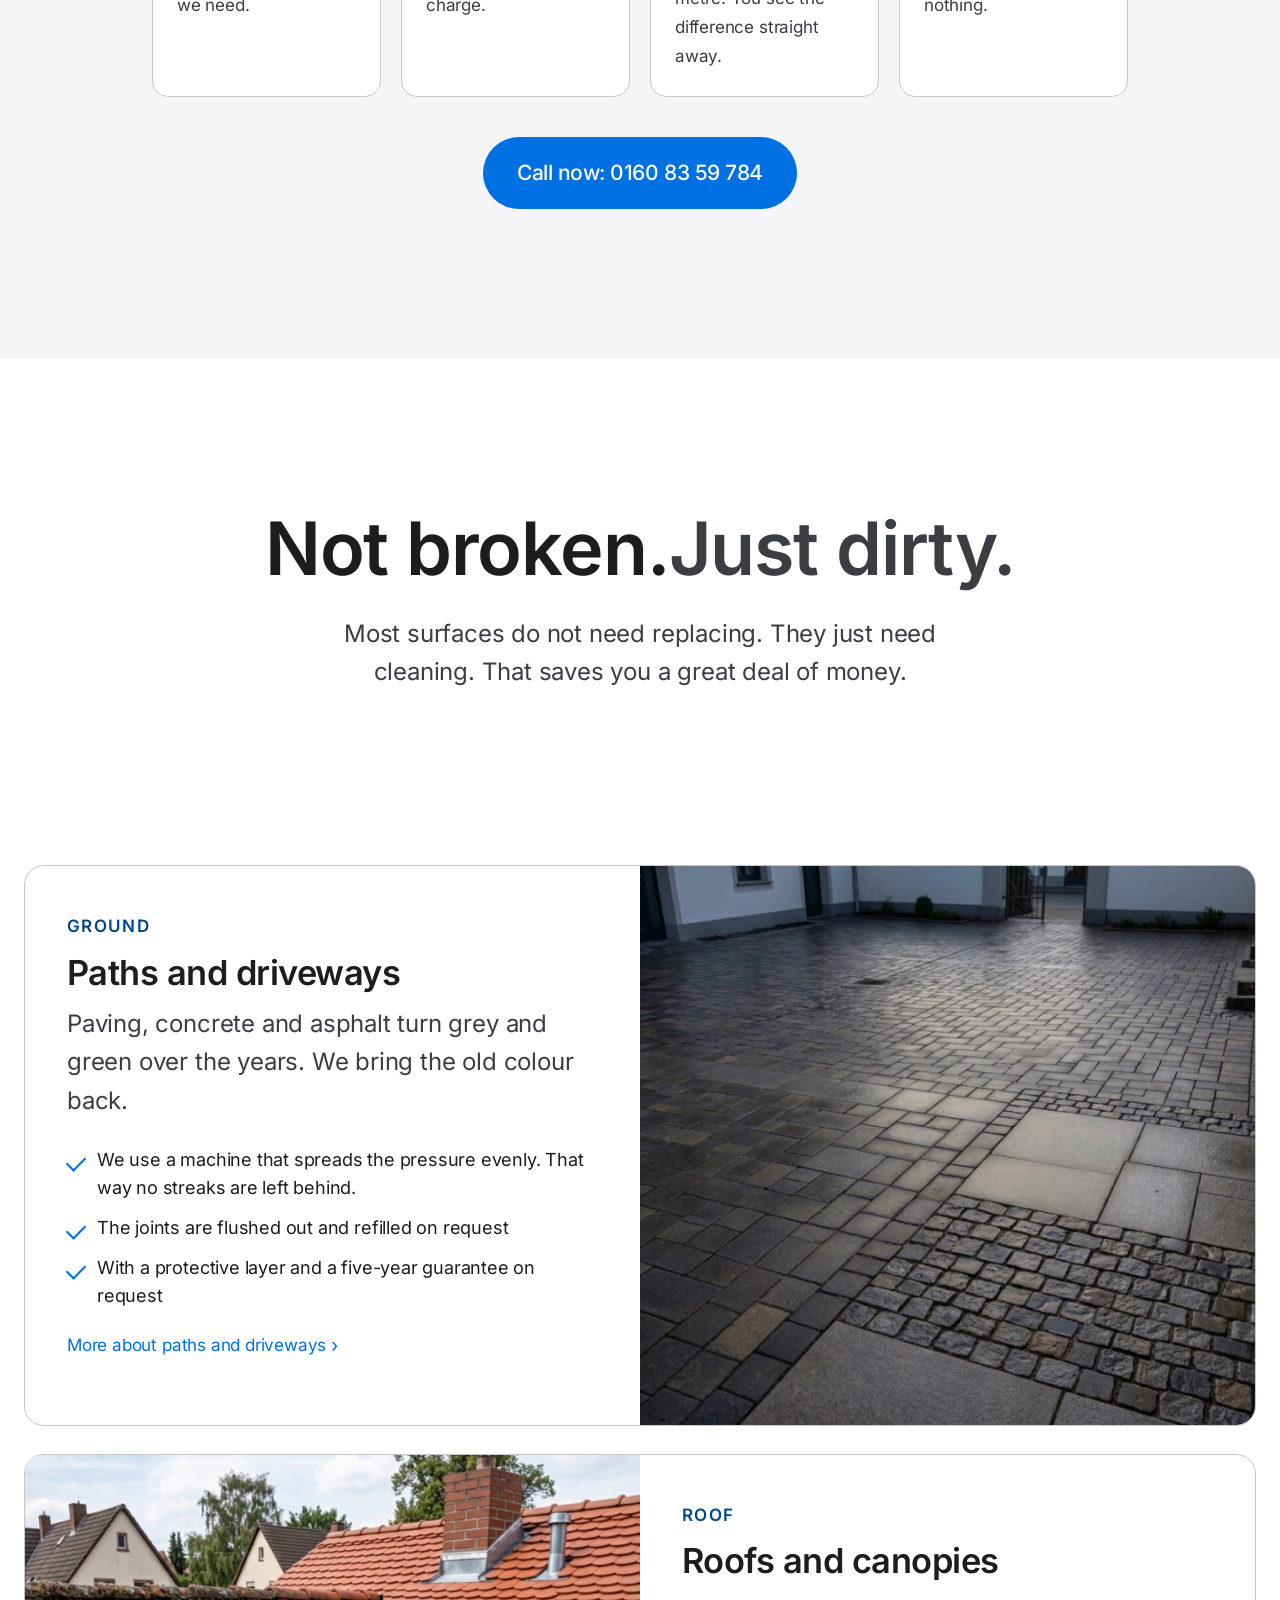
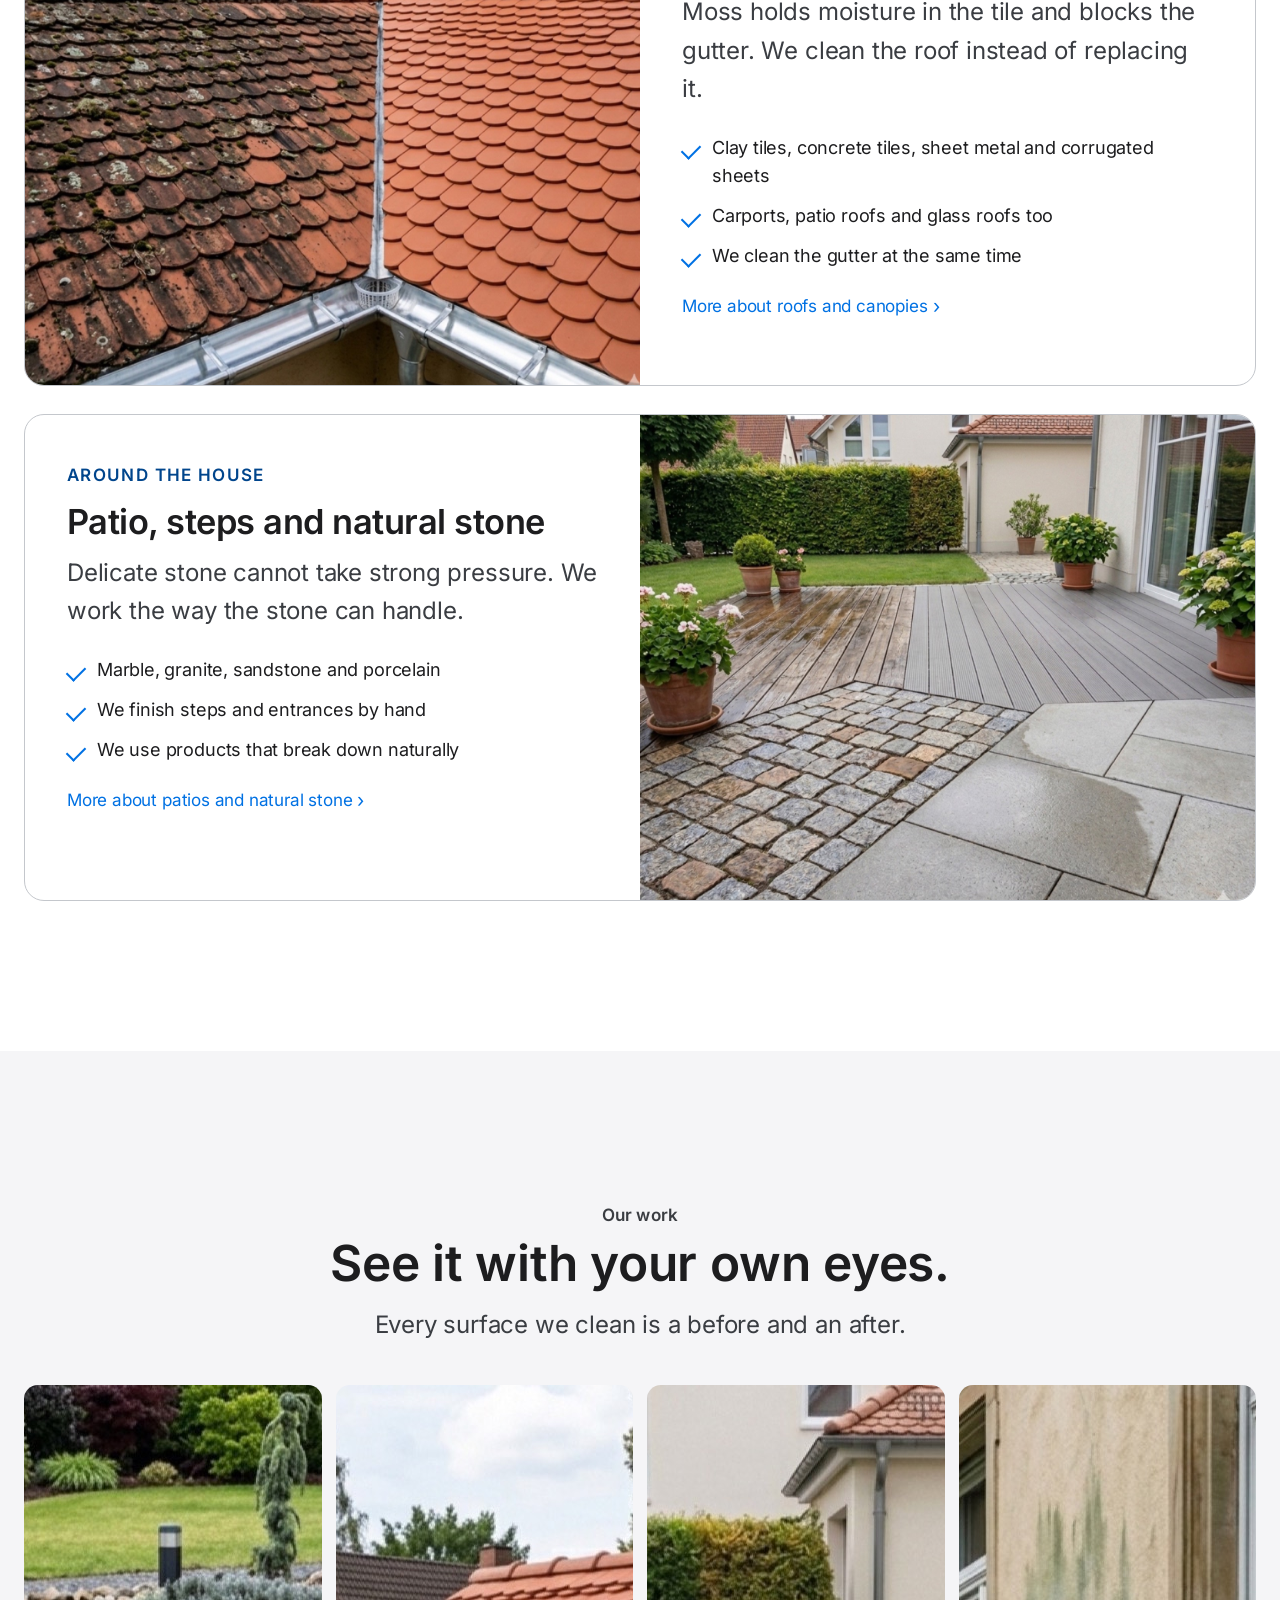
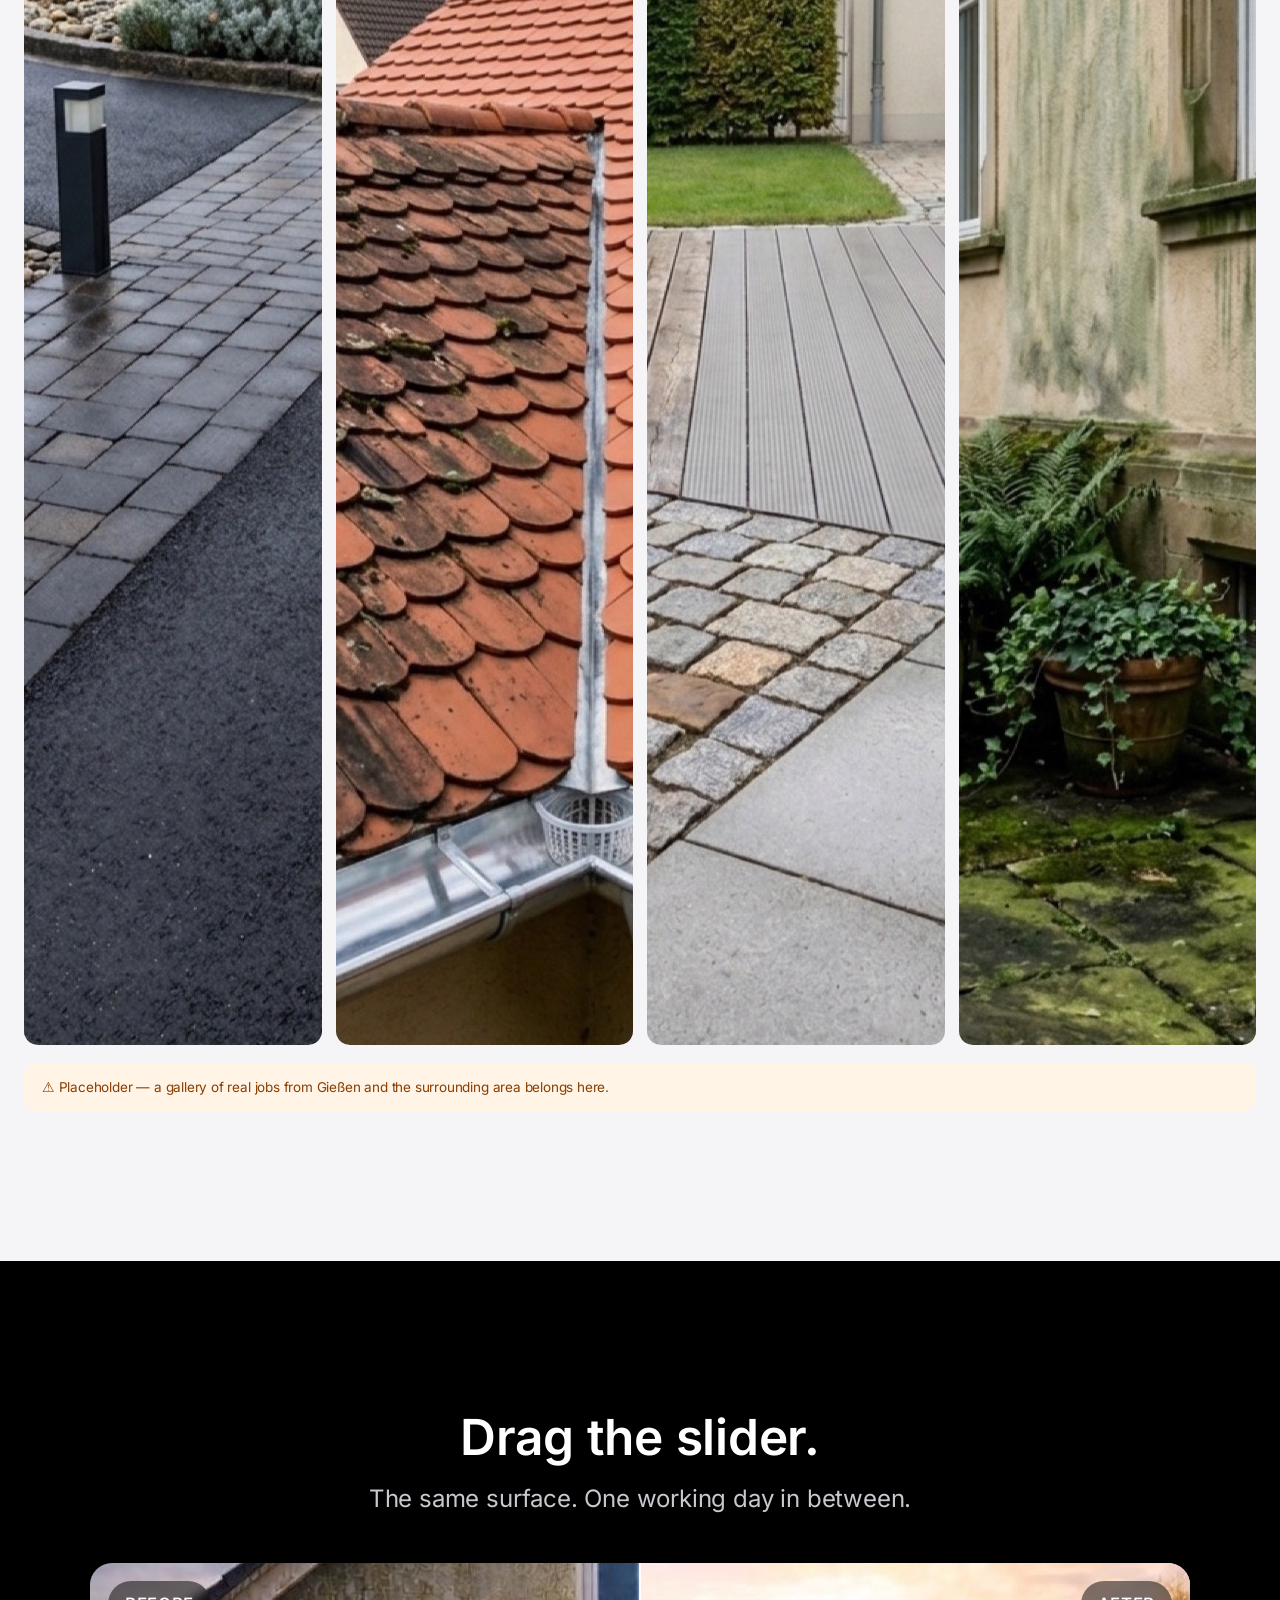
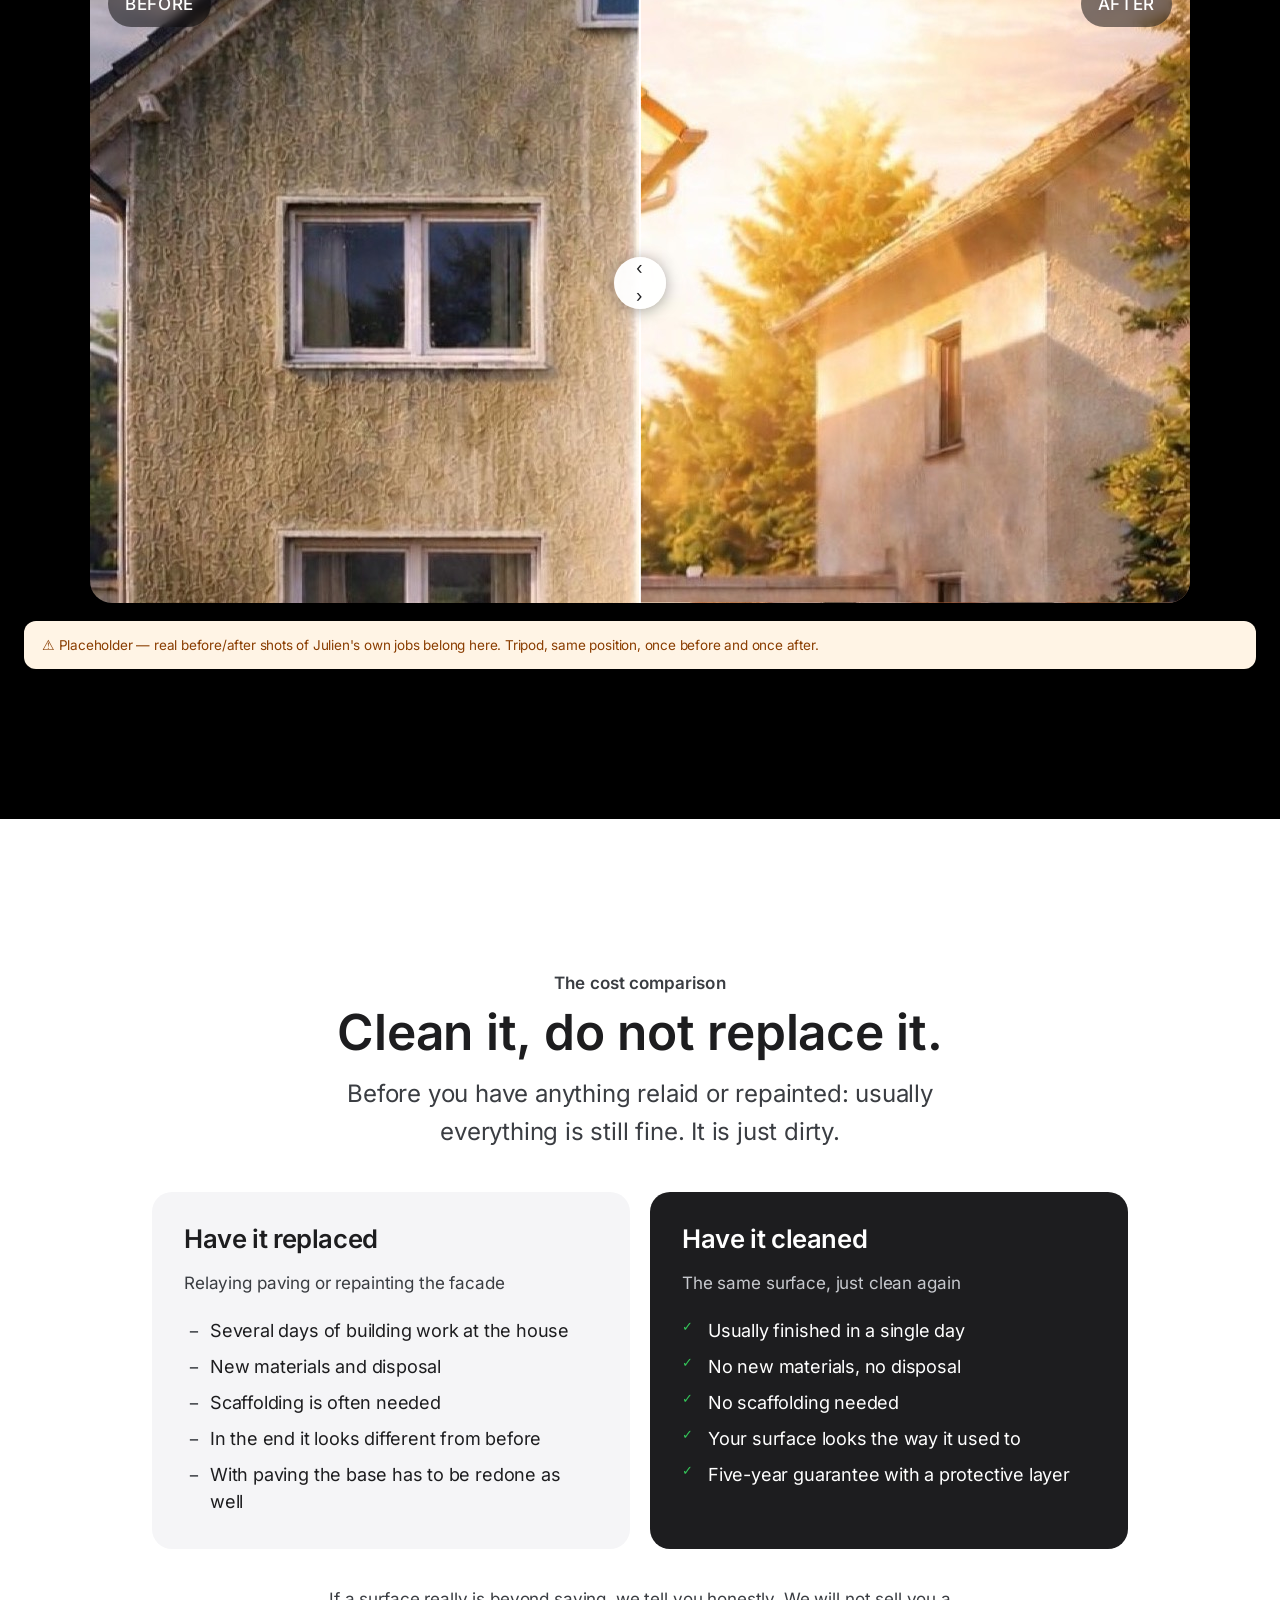
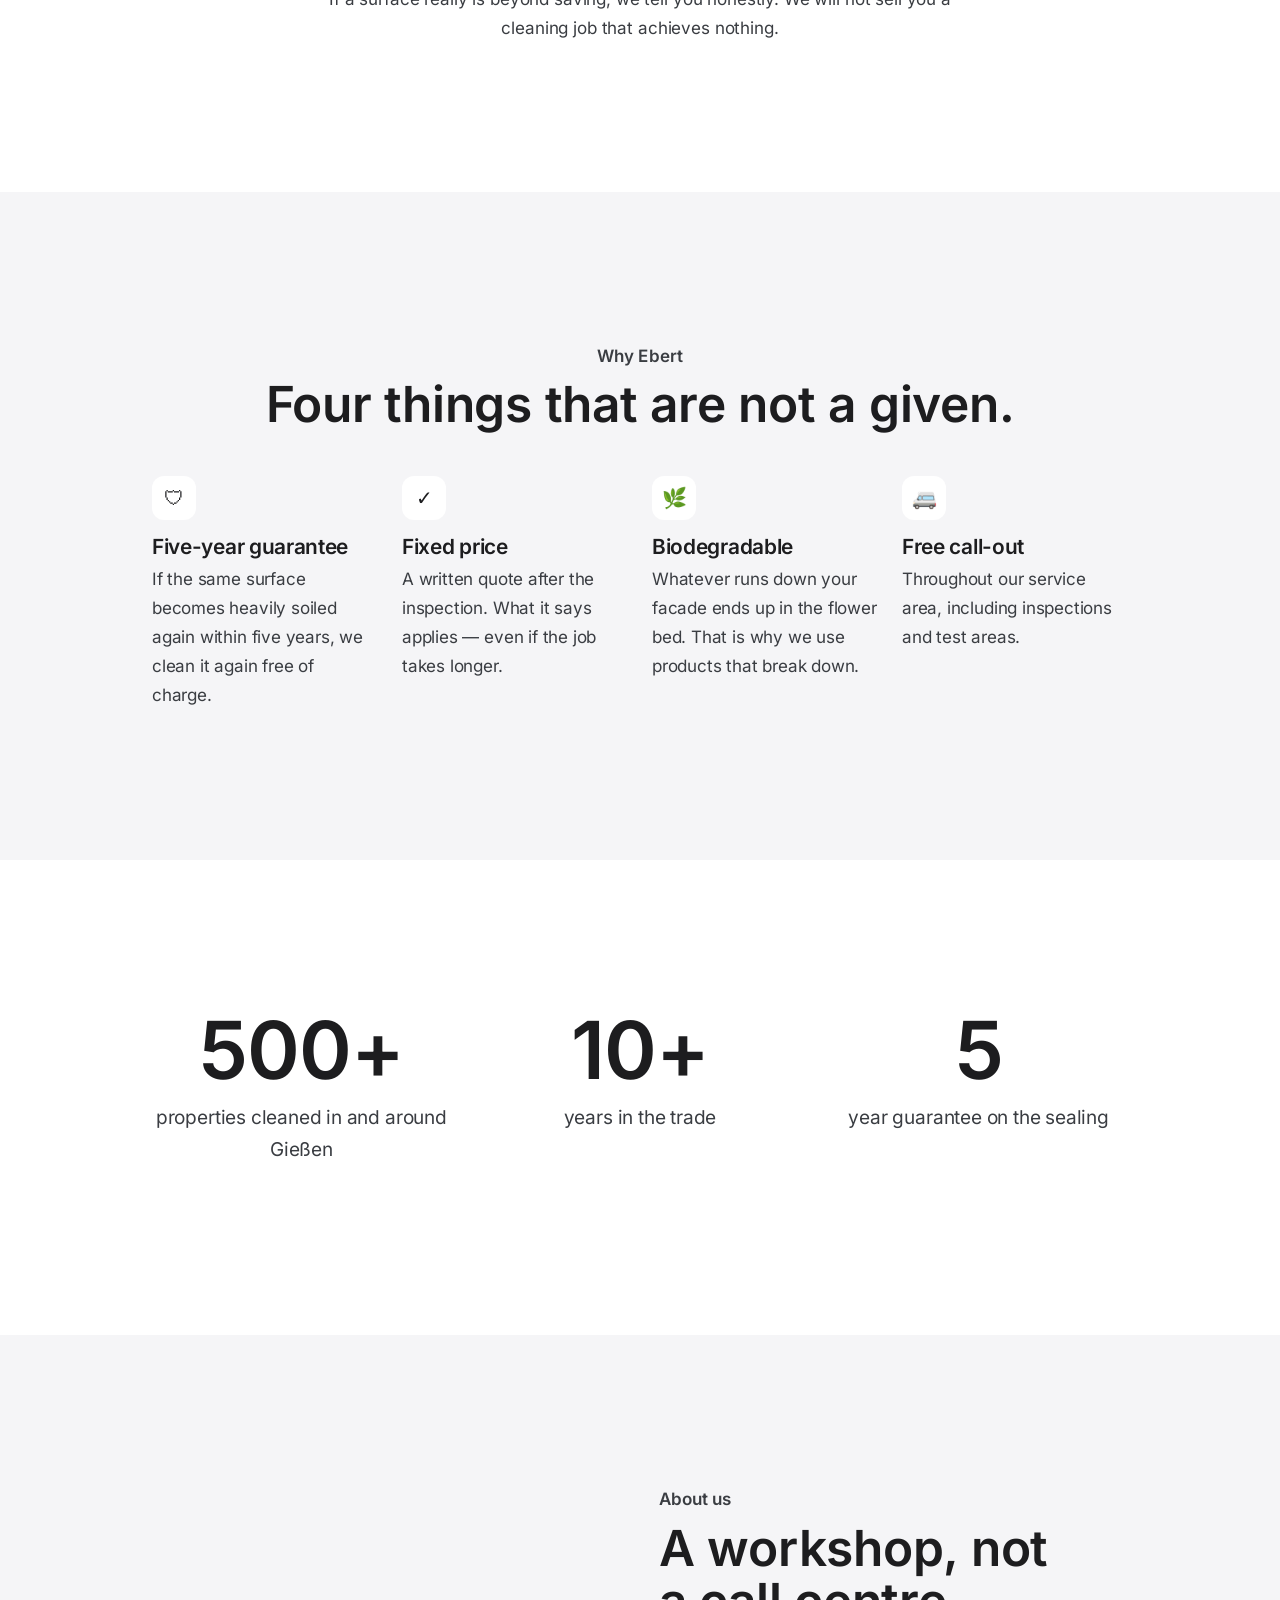
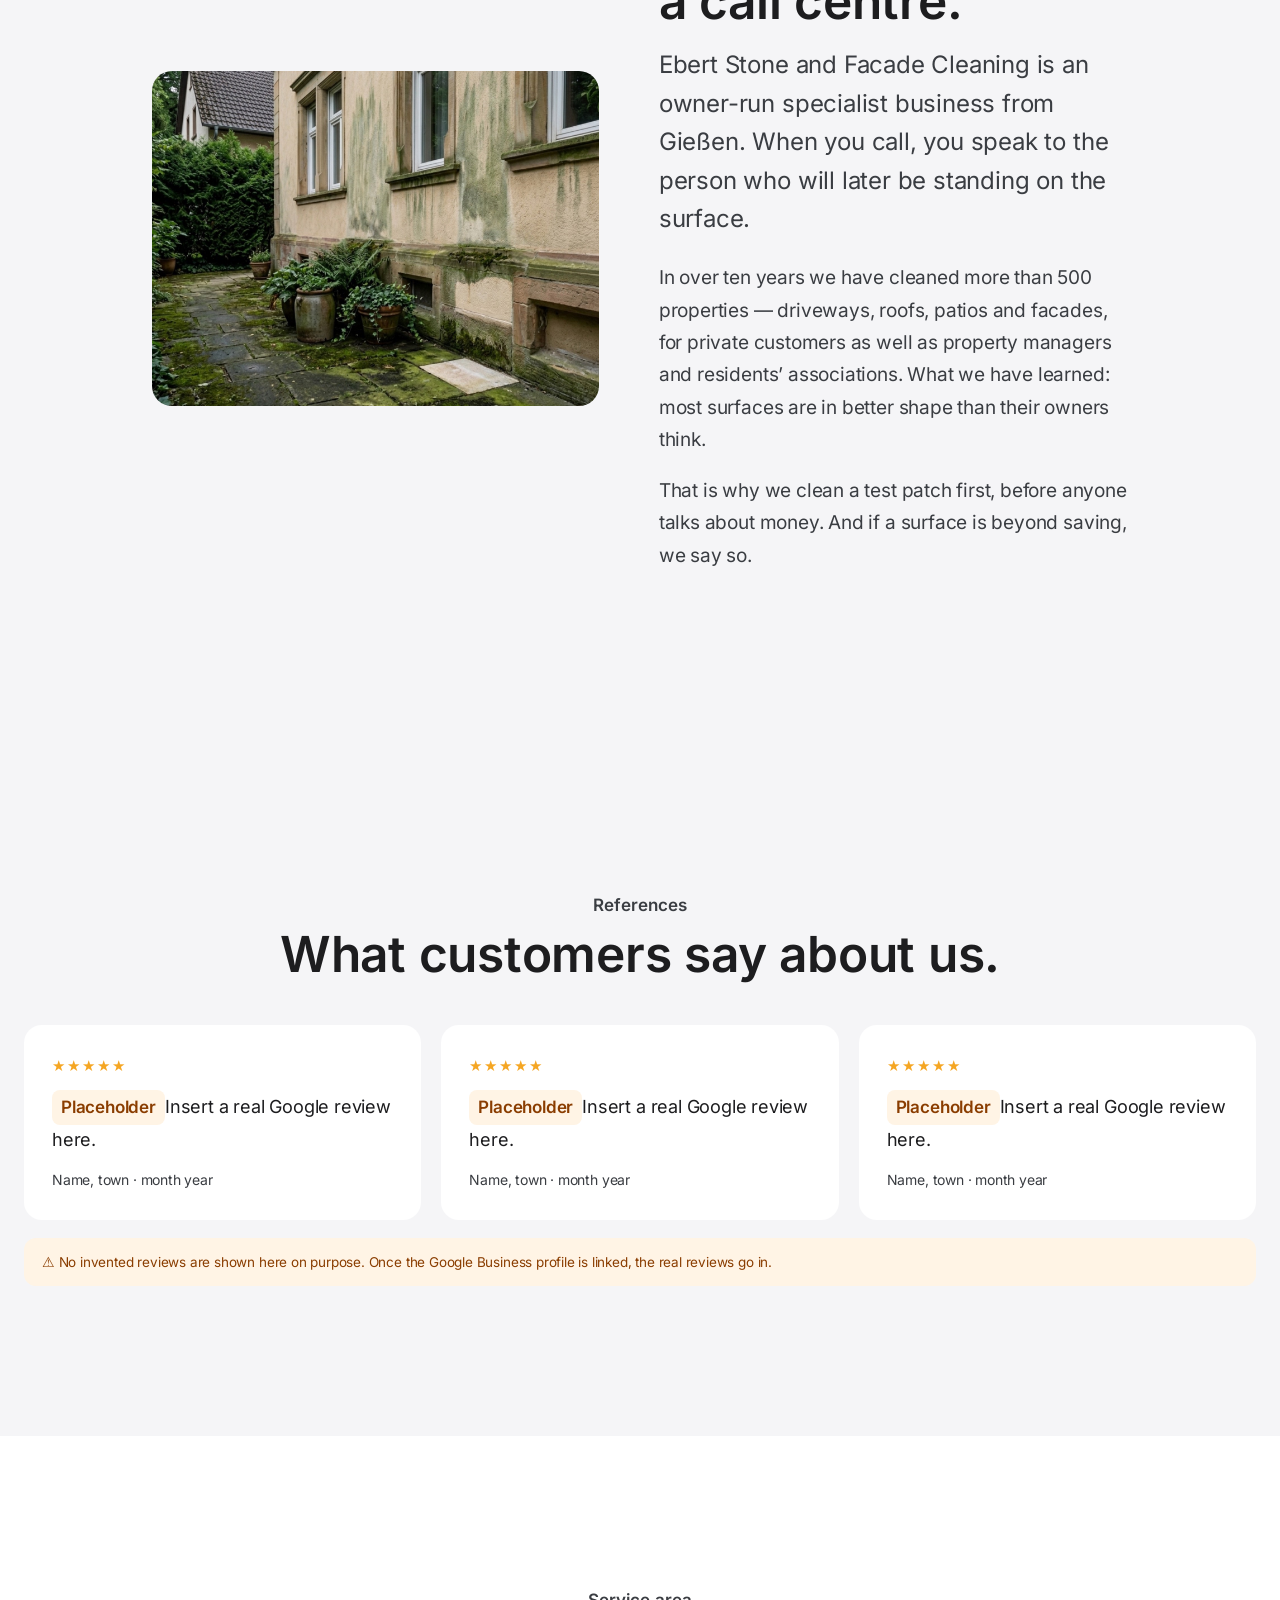
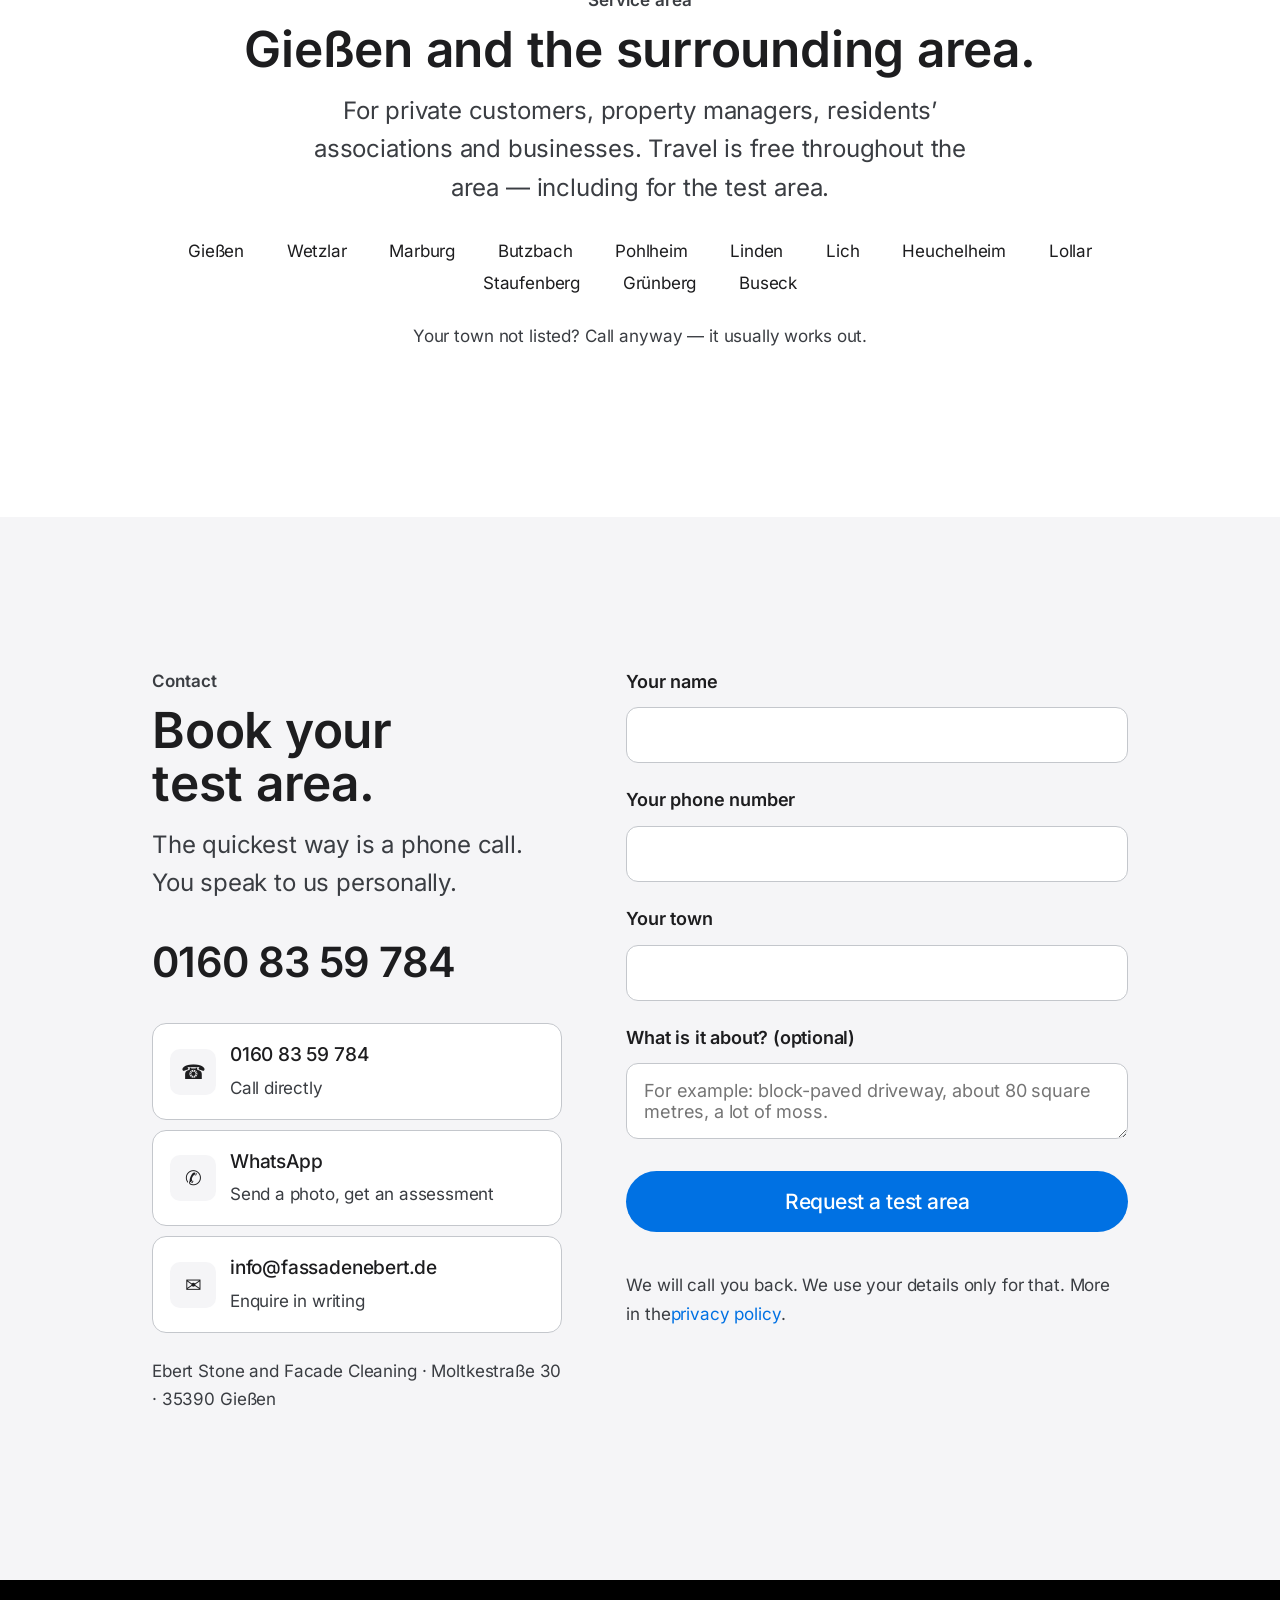
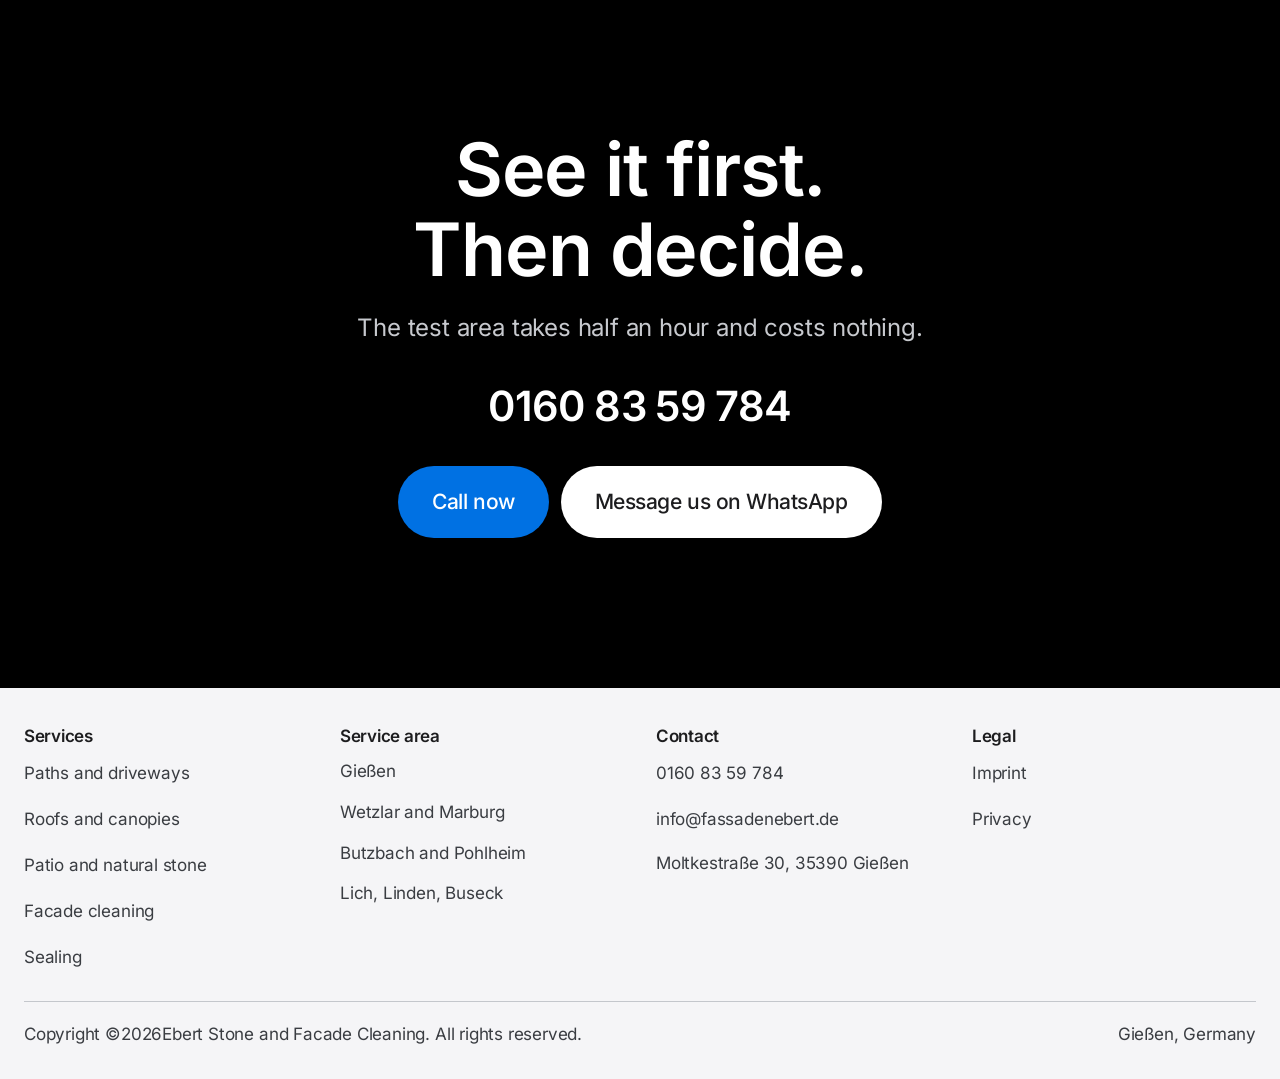
==== commit 08e42cde: "V4 — Zielgruppe ab 50: gross, ruhig, verstaendlich, ohne Preise Beide Seiten im Browser gemessen sta" ====
--- a/index.html
+++ b/index.html
@@ -49,7 +49,7 @@
           <a href="impraegnierung.html">Imprägnierung &amp; Versiegelung</a>
         </div>
       </div>
-      <a href="#preise">Preise</a>
+      <a href="#probeflaeche">Ablauf</a>
       <a href="#stimmen">Referenzen</a>
       <a href="#anfrage">Kontakt</a>
     </nav>
@@ -74,12 +74,18 @@
       <p class="hero-ort">Gießen und Umgebung · seit über 10 Jahren</p>
       <h1 class="statement">Erst sehen.<br>Dann entscheiden.</h1>
       <p class="lead">
-        Wir reinigen ein Stück Ihrer Einfahrt, Ihres Dachs oder Ihrer Terrasse —
-        kostenlos, an Ihrem eigenen Objekt. Danach entscheiden Sie.
+        Wir reinigen ein Stück Ihrer Einfahrt, Ihres Daches oder Ihrer Terrasse.
+        Kostenlos, bei Ihnen zu Hause. Danach entscheiden Sie in Ruhe.
       </p>
       <div class="hero-knoepfe">
-        <a class="knopf knopf-gross" href="#anfrage">Kostenlose Probefläche sichern</a>
-        <a class="knopf knopf-hell knopf-gross" href="#probeflaeche">Wie das abläuft</a>
+        <a class="hero-tel" href="tel:+4916083597840">
+          <span class="hero-tel-inhalt" aria-hidden="true">☎</span>
+          <span class="hero-tel-inhalt">
+            0160 83 59 784
+            <span>Rufen Sie uns einfach an</span>
+          </span>
+        </a>
+        <a class="knopf knopf-gross" href="#anfrage">Probefläche anfragen</a>
       </div>
     </div>
     <div class="hero-pfeil" aria-hidden="true">⌄</div>
@@ -92,8 +98,7 @@
         <p class="eyebrow zeig">Unser Angebot</p>
         <h2 class="gross-h2 zeig">Die Probefläche kostet Sie nichts.</h2>
         <p class="lead zeig" style="margin-top:16px">
-          Kein Katalogfoto, kein Versprechen. Sie sehen das Ergebnis an Ihrer eigenen
-          Fläche, bevor Sie einen Cent ausgeben.
+          Sie sehen das Ergebnis an Ihrer eigenen Fläche. Vorher zahlen Sie nichts.
         </p>
       </div>
 
@@ -101,27 +106,27 @@
         <div class="probe-schritt zeig">
           <b>Schritt 1</b>
           <h3>Sie melden sich</h3>
-          <p>Anruf, WhatsApp oder das Formular unten. Ein Foto der Fläche hilft, mehr brauchen wir nicht.</p>
+          <p>Rufen Sie an oder schreiben Sie uns. Mehr brauchen wir nicht.</p>
         </div>
         <div class="probe-schritt zeig">
           <b>Schritt 2</b>
           <h3>Wir kommen vorbei</h3>
-          <p>Zum Wunschtermin, im Einsatzgebiet ohne Anfahrtskosten. Wir sehen uns das Objekt an.</p>
+          <p>Zu einem Termin, der Ihnen passt. Die Anfahrt ist kostenlos.</p>
         </div>
         <div class="probe-schritt zeig">
           <b>Schritt 3</b>
           <h3>Wir reinigen eine Probe</h3>
-          <p>Etwa ein Quadratmeter, mitten auf der Fläche. Der Unterschied ist sofort sichtbar.</p>
+          <p>Etwa einen Quadratmeter. Den Unterschied sehen Sie sofort.</p>
         </div>
         <div class="probe-schritt zeig">
           <b>Schritt 4</b>
           <h3>Sie entscheiden</h3>
-          <p>Festpreis-Angebot direkt im Anschluss. Sagen Sie ab, hat es Sie nichts gekostet.</p>
+          <p>Sie bekommen einen festen Preis. Sagen Sie ab, kostet es nichts.</p>
         </div>
       </div>
 
       <div class="mitte" style="margin-top:40px">
-        <a class="knopf knopf-gross zeig" href="#anfrage">Termin für die Probefläche</a>
+        <a class="knopf knopf-gross zeig" href="tel:+4916083597840">Jetzt anrufen: 0160 83 59 784</a>
       </div>
     </div>
   </section>
@@ -131,70 +136,79 @@
     <div class="huelle">
       <h2 class="statement" data-worte>Nicht kaputt. <span class="hell-wort">Nur schmutzig.</span></h2>
       <p class="lead zeig" style="margin-top:26px">
-        Die meisten Flächen brauchen keine Sanierung, sondern eine Reinigung.
-        Das ist der Unterschied zwischen ein paar hundert und mehreren tausend Euro.
+        Die meisten Flächen müssen nicht erneuert werden. Sie müssen nur sauber werden.
+        Das spart Ihnen sehr viel Geld.
       </p>
     </div>
   </section>
 
-  <!-- 4 — Leistungen, sticky -->
+  <!-- 4 — Leistungen -->
   <section class="abschnitt" id="leistungen" style="padding-top:0">
     <div class="huelle-breit">
       <div class="sticky-raster">
-
-        <div class="sticky-bild">
-          <img src="bilder/leistungen/hof.jpg" alt="Gereinigte Pflasterfläche" data-flaeche="0" class="an" loading="lazy" width="1600" height="1260">
-          <img src="bilder/leistungen/dach.jpg" alt="Ziegeldach vor und nach der Reinigung" data-flaeche="1" loading="lazy" width="1600" height="1260">
-          <img src="bilder/leistungen/terrasse.jpg" alt="Gereinigte Terrasse" data-flaeche="2" loading="lazy" width="1600" height="1260">
-        </div>
-
         <div class="sticky-texte">
-          <article class="flaeche-block" data-block="0">
-            <span class="flaeche-nr">Boden</span>
-            <h3>Gehwege und Einfahrten</h3>
-            <p class="lead">
-              Pflaster, Beton, Waschbeton, Asphalt. Wir lösen Grünbelag, Moos und den grauen
-              Film, der sich über Jahre einwäscht.
-            </p>
-            <ul class="punkte">
-              <li>Rotierender Flächenreiniger statt freier Lanze — keine Streifen im Stein</li>
-              <li>Fugen werden ausgespült, auf Wunsch neu verfugt</li>
-              <li>Imprägnierung mit fünf Jahren Garantie</li>
-            </ul>
-            <p style="margin-top:18px"><a class="textlink" href="gehwege-einfahrten.html">Mehr zu Gehwegen und Einfahrten</a></p>
+
+          <article class="flaeche-block">
+            <div class="flaeche-inhalt">
+              <span class="flaeche-nr">Boden</span>
+              <h3>Gehwege und Einfahrten</h3>
+              <p class="lead">
+                Pflaster, Beton und Asphalt werden mit den Jahren grau und grün.
+                Wir holen die alte Farbe zurück.
+              </p>
+              <ul class="punkte">
+                <li>Wir arbeiten mit einem Gerät, das den Druck gleichmäßig verteilt. So bleiben keine Streifen zurück.</li>
+                <li>Die Fugen werden gespült und auf Wunsch neu gefüllt</li>
+                <li>Auf Wunsch mit Schutzschicht und fünf Jahren Garantie</li>
+              </ul>
+              <p style="margin-top:20px"><a class="textlink" href="gehwege-einfahrten.html">Mehr über Gehwege und Einfahrten</a></p>
+            </div>
+            <div class="flaeche-bild">
+              <img src="bilder/leistungen/hof.jpg" alt="Gereinigte Pflasterfläche" loading="lazy" width="1600" height="1260">
+            </div>
           </article>
 
-          <article class="flaeche-block" data-block="1">
-            <span class="flaeche-nr">Dach</span>
-            <h3>Dach und Überdachung</h3>
-            <p class="lead">
-              Moos hält Feuchtigkeit, verstopft die Rinne und kostet das Dach Lebensdauer.
-              Wir reinigen es, statt es zu ersetzen.
-            </p>
-            <ul class="punkte">
-              <li>Ziegel, Betondachstein, Faserzement, Blech und Trapezdach</li>
-              <li>Carport, Terrassen- und Glasüberdachung inklusive Profilen</li>
-              <li>Dachrinnen und Einläufe werden mitgereinigt und geprüft</li>
-            </ul>
-            <p style="margin-top:18px"><a class="textlink" href="dach-ueberdachung.html">Mehr zu Dach und Überdachung</a></p>
+          <article class="flaeche-block">
+            <div class="flaeche-inhalt">
+              <span class="flaeche-nr">Dach</span>
+              <h3>Dach und Überdachung</h3>
+              <p class="lead">
+                Moos hält Feuchtigkeit im Ziegel und verstopft die Dachrinne.
+                Wir reinigen das Dach, statt es zu erneuern.
+              </p>
+              <ul class="punkte">
+                <li>Ziegel, Betonsteine, Blech und Wellplatten</li>
+                <li>Auch Carport, Terrassendach und Glasdach</li>
+                <li>Die Dachrinne machen wir gleich mit sauber</li>
+              </ul>
+              <p style="margin-top:20px"><a class="textlink" href="dach-ueberdachung.html">Mehr über Dach und Überdachung</a></p>
+            </div>
+            <div class="flaeche-bild">
+              <img src="bilder/leistungen/dach.jpg" alt="Ziegeldach vor und nach der Reinigung" loading="lazy" width="1600" height="1260">
+            </div>
           </article>
 
-          <article class="flaeche-block" data-block="2">
-            <span class="flaeche-nr">Umgriff</span>
-            <h3>Terrasse, Treppe und Naturstein</h3>
-            <p class="lead">
-              Empfindliche Beläge vertragen keinen groben Druck. Wir arbeiten mit der Methode,
-              die das Material verträgt — nicht mit der schnellsten.
-            </p>
-            <ul class="punkte">
-              <li>Marmor, Granit, Sandstein und Feinsteinzeug materialgerecht</li>
-              <li>Treppen und Eingänge inklusive Kanten und Setzstufen</li>
-              <li>Biologisch abbaubare Mittel gegen Algen und Moos</li>
-            </ul>
-            <p style="margin-top:18px"><a class="textlink" href="terrasse-naturstein.html">Mehr zu Terrasse und Naturstein</a></p>
+          <article class="flaeche-block">
+            <div class="flaeche-inhalt">
+              <span class="flaeche-nr">Rund ums Haus</span>
+              <h3>Terrasse, Treppe und Naturstein</h3>
+              <p class="lead">
+                Empfindliche Steine vertragen keinen starken Druck.
+                Wir arbeiten so, wie der Stein es verträgt.
+              </p>
+              <ul class="punkte">
+                <li>Marmor, Granit, Sandstein und Feinsteinzeug</li>
+                <li>Treppen und Eingänge machen wir von Hand nach</li>
+                <li>Wir verwenden Mittel, die sich in der Natur abbauen</li>
+              </ul>
+              <p style="margin-top:20px"><a class="textlink" href="terrasse-naturstein.html">Mehr über Terrasse und Naturstein</a></p>
+            </div>
+            <div class="flaeche-bild">
+              <img src="bilder/leistungen/terrasse.jpg" alt="Gereinigte Terrasse" loading="lazy" width="1600" height="1260">
+            </div>
           </article>
-        </div>
-
+
+        </div>
       </div>
     </div>
   </section>
@@ -252,43 +266,41 @@
         <p class="eyebrow zeig">Der Kostenvergleich</p>
         <h2 class="gross-h2 zeig">Reinigen statt erneuern.</h2>
         <p class="lead zeig" style="margin-top:16px">
-          Bevor Sie über eine Neuverlegung oder einen Neuanstrich nachdenken:
-          in den allermeisten Fällen ist die Substanz völlig in Ordnung.
+          Bevor Sie neu verlegen oder neu streichen lassen: meistens ist alles
+          noch in Ordnung. Es ist nur schmutzig.
         </p>
       </div>
 
       <div class="vergleich">
         <div class="vergleich-karte schlecht zeig">
           <h3>Neu machen lassen</h3>
-          <p class="klein">Pflaster neu verlegen oder Fassade neu streichen</p>
-          <span class="vergleich-preis">60 – 180 €<span style="font-size:1rem;font-weight:400"> / m²</span></span>
-          <p class="klein">Marktüblicher Korridor, je nach Material und Aufwand</p>
+          <p class="klein">Pflaster neu verlegen oder die Fassade neu streichen</p>
           <ul>
             <li>Mehrere Tage Baustelle am Haus</li>
-            <li>Material, Entsorgung, oft Gerüst</li>
-            <li>Ergebnis sieht anders aus als vorher</li>
-            <li>Bei Pflaster: Unterbau muss mit</li>
+            <li>Neues Material und Entsorgung</li>
+            <li>Oft ist ein Gerüst nötig</li>
+            <li>Am Ende sieht es anders aus als vorher</li>
+            <li>Beim Pflaster muss auch der Untergrund neu</li>
           </ul>
         </div>
 
         <div class="vergleich-karte gut zeig">
           <h3>Reinigen lassen</h3>
-          <p class="klein">Dieselbe Fläche, ursprüngliche Oberfläche zurück</p>
-          <span class="vergleich-preis">3,50 – 16 €<span style="font-size:1rem;font-weight:400"> / m²</span></span>
-          <p class="klein">Je nach Leistung — Richtwert, siehe Rechner unten</p>
+          <p class="klein">Dieselbe Fläche, nur wieder sauber</p>
           <ul>
-            <li>Meist an einem Arbeitstag erledigt</li>
-            <li>Kein Material, keine Entsorgung</li>
-            <li>Der Originalzustand kommt zurück</li>
-            <li>Mit Imprägnierung fünf Jahre Garantie</li>
+            <li>Meist an einem einzigen Tag fertig</li>
+            <li>Kein neues Material, keine Entsorgung</li>
+            <li>Kein Gerüst nötig</li>
+            <li>Ihre Fläche sieht wieder aus wie früher</li>
+            <li>Mit Schutzschicht fünf Jahre Garantie</li>
           </ul>
         </div>
       </div>
 
       <div class="mitte" style="margin-top:36px">
         <p class="klein zeig" style="max-width:60ch;margin:0 auto">
-          Wenn die Substanz tatsächlich nicht mehr trägt, sagen wir Ihnen das —
-          statt eine Reinigung zu verkaufen, die nichts bringt.
+          Wenn eine Fläche wirklich nicht mehr zu retten ist, sagen wir Ihnen das
+          ehrlich. Wir verkaufen Ihnen keine Reinigung, die nichts bringt.
         </p>
       </div>
     </div>
@@ -367,58 +379,6 @@
           Deshalb reinigen wir zuerst eine Probe, bevor irgendjemand über Geld spricht.
           Wenn eine Fläche nicht mehr zu retten ist, sagen wir das auch.
         </p>
-      </div>
-    </div>
-  </section>
-
-  <!-- 11 — Preisrechner -->
-  <section class="abschnitt" id="preise">
-    <div class="huelle">
-      <div class="mitte" style="margin-bottom:44px">
-        <p class="eyebrow zeig">Preise</p>
-        <h2 class="gross-h2 zeig">Was kostet das ungefähr?</h2>
-        <p class="lead zeig" style="margin-top:16px">
-          Ein Richtwert in zwanzig Sekunden. Der verbindliche Preis kommt nach der Probefläche.
-        </p>
-      </div>
-
-      <div class="rechner zeig">
-        <div>
-          <div class="rechner-feld">
-            <label id="lst-label">Was soll gereinigt werden?</label>
-            <div class="wahl" role="radiogroup" aria-labelledby="lst-label" id="leistungs-wahl">
-              <label><input type="radio" name="leistung" value="pflaster" checked><span>Einfahrt / Gehweg</span></label>
-              <label><input type="radio" name="leistung" value="terrasse"><span>Terrasse</span></label>
-              <label><input type="radio" name="leistung" value="dach"><span>Dach</span></label>
-              <label><input type="radio" name="leistung" value="fassade"><span>Fassade</span></label>
-            </div>
-          </div>
-
-          <div class="rechner-feld">
-            <label for="flaeche-regler">Ungefähre Fläche: <span class="flaeche-anzeige" id="flaeche-anzeige">80 m²</span></label>
-            <input type="range" id="flaeche-regler" min="20" max="400" step="10" value="80">
-            <div class="range-werte"><span>20 m²</span><span>400 m²</span></div>
-          </div>
-
-          <div class="rechner-feld" style="margin-bottom:0">
-            <label id="extra-label">Dazu?</label>
-            <div class="wahl" role="group" aria-labelledby="extra-label" id="extra-wahl">
-              <label><input type="checkbox" name="extra" value="impraegnierung"><span>Imprägnierung + 5 Jahre Garantie</span></label>
-              <label><input type="checkbox" name="extra" value="verfugung"><span>Neu verfugen</span></label>
-            </div>
-          </div>
-        </div>
-
-        <div class="rechner-ergebnis">
-          <span class="preis" id="preis-anzeige">–</span>
-          <p class="darunter">Richtwert inklusive Anfahrt.<br>Verbindlich wird es nach der kostenlosen Probefläche.</p>
-          <a class="knopf" href="#anfrage" style="margin-top:20px">Probefläche sichern</a>
-        </div>
-      </div>
-
-      <div class="platzhalter-kasten">
-        ⚠ Platzhalter-Preise. Die Quadratmetersätze stehen gesammelt in <code>preise.js</code> —
-        sobald Juliens echte Kalkulation vorliegt, wird dort eine Zahl geändert und der Rechner stimmt.
       </div>
     </div>
   </section>
@@ -491,9 +451,9 @@
         <p class="eyebrow zeig">Kontakt</p>
         <h2 class="gross-h2 zeig">Probefläche sichern.</h2>
         <p class="lead zeig" style="margin-top:16px">
-          Kostenlos und unverbindlich. Am schnellsten geht es per Anruf oder WhatsApp —
-          ein Foto der Fläche reicht für eine erste Einschätzung.
-        </p>
+          Am schnellsten geht es mit einem Anruf. Wir sind persönlich am Telefon.
+        </p>
+        <p class="nummer-gross zeig"><a href="tel:+4916083597840">0160 83 59 784</a></p>
 
         <div class="direkt zeig">
           <a href="tel:+4916083597840">
@@ -517,53 +477,32 @@
 
       <form id="anfrage-form" class="zeig" novalidate>
         <div>
-          <label class="feld-label" id="wann-label">Wann passt es Ihnen?</label>
-          <div class="slots wahl" role="group" aria-labelledby="wann-label" id="slots"></div>
-        </div>
-
-        <div class="paar">
-          <div>
-            <label class="feld-label" for="f-name">Name</label>
-            <input id="f-name" name="name" type="text" autocomplete="name" required>
-          </div>
-          <div>
-            <label class="feld-label" for="f-ort">Ort / PLZ</label>
-            <input id="f-ort" name="ort" type="text" autocomplete="postal-code" required>
-          </div>
-        </div>
-
-        <div class="paar">
-          <div>
-            <label class="feld-label" for="f-tel">Telefon</label>
-            <input id="f-tel" name="telefon" type="tel" autocomplete="tel" required>
-          </div>
-          <div>
-            <label class="feld-label" for="f-mail">E-Mail (optional)</label>
-            <input id="f-mail" name="email" type="email" autocomplete="email">
-          </div>
+          <label class="feld-label" for="f-name">Ihr Name</label>
+          <input id="f-name" name="name" type="text" autocomplete="name" required>
         </div>
 
         <div>
-          <label class="feld-label" for="f-text">Worum geht es?</label>
-          <textarea id="f-text" name="nachricht" placeholder="Zum Beispiel: Einfahrt aus Betonpflaster, ca. 80 m², stark vermoost. Dazu das Carport-Dach."></textarea>
+          <label class="feld-label" for="f-tel">Ihre Telefonnummer</label>
+          <input id="f-tel" name="telefon" type="tel" autocomplete="tel" required>
         </div>
 
         <div>
-          <label class="feld-label">Foto der Fläche (optional)</label>
-          <label class="upload" id="upload-feld">
-            <input type="file" id="f-foto" accept="image/*" multiple>
-            <span class="klein" id="upload-text">Foto auswählen oder hierher ziehen — ein Bild sagt mehr als jede Beschreibung.</span>
-          </label>
-          <div class="upload-vorschau" id="upload-vorschau"></div>
+          <label class="feld-label" for="f-ort">Ihr Ort</label>
+          <input id="f-ort" name="ort" type="text" autocomplete="address-level2" required>
+        </div>
+
+        <div>
+          <label class="feld-label" for="f-text">Worum geht es? (freiwillig)</label>
+          <textarea id="f-text" name="nachricht" placeholder="Zum Beispiel: Einfahrt aus Pflaster, ungefähr 80 Quadratmeter, viel Moos."></textarea>
         </div>
 
         <div class="melde" id="melde" role="status" aria-live="polite"></div>
 
-        <button class="knopf knopf-gross" type="submit">Kostenlose Probefläche anfragen</button>
+        <button class="knopf knopf-gross" type="submit">Probefläche anfragen</button>
 
         <p class="klein">
-          Mit dem Absenden stimmen Sie zu, dass wir Ihre Angaben zur Bearbeitung der Anfrage
-          verwenden. Details in der <a href="datenschutz.html">Datenschutzerklärung</a>.
+          Wir melden uns telefonisch bei Ihnen. Ihre Angaben verwenden wir nur dafür.
+          Mehr dazu in der <a href="datenschutz.html">Datenschutzerklärung</a>.
         </p>
       </form>
 
@@ -577,9 +516,10 @@
       <p class="lead zeig" style="margin-top:20px">
         Die Probefläche dauert eine halbe Stunde und kostet nichts.
       </p>
-      <div class="hero-knoepfe zeig" style="justify-content:center;margin-top:28px">
-        <a class="knopf knopf-gross" href="tel:+4916083597840">0160 83 59 784</a>
-        <a class="knopf knopf-hell knopf-gross" href="https://wa.me/4916083597840" rel="noopener">Per WhatsApp</a>
+      <p class="nummer-gross zeig" style="margin-top:22px"><a href="tel:+4916083597840">0160 83 59 784</a></p>
+      <div class="hero-knoepfe zeig" style="justify-content:center;margin-top:24px">
+        <a class="knopf knopf-gross" href="tel:+4916083597840">Jetzt anrufen</a>
+        <a class="knopf knopf-hell knopf-gross" href="https://wa.me/4916083597840" rel="noopener">Über WhatsApp schreiben</a>
       </div>
     </div>
   </section>
@@ -630,6 +570,11 @@
     </div>
   </div>
 </footer>
+
+<div class="tel-leiste">
+  <a class="anrufen" href="tel:+4916083597840">☎ Anrufen</a>
+  <a class="whatsapp" href="https://wa.me/4916083597840" rel="noopener">WhatsApp</a>
+</div>
 
 <a class="wa-knopf" href="https://wa.me/4916083597840" rel="noopener" aria-label="WhatsApp">
   <svg viewBox="0 0 24 24" aria-hidden="true"><path d="M17.47 14.38c-.3-.15-1.75-.86-2.02-.96-.27-.1-.47-.15-.67.15-.2.3-.77.96-.94 1.16-.17.2-.35.22-.64.07-.3-.15-1.25-.46-2.38-1.47-.88-.79-1.47-1.76-1.65-2.05-.17-.3-.02-.46.13-.6.13-.14.3-.35.45-.52.15-.17.2-.3.3-.5.1-.2.05-.37-.02-.52-.08-.15-.67-1.6-.92-2.2-.24-.58-.49-.5-.67-.51h-.57c-.2 0-.52.07-.79.37-.27.3-1.04 1.01-1.04 2.47s1.06 2.86 1.21 3.06c.15.2 2.1 3.2 5.08 4.49.71.3 1.26.49 1.69.63.71.22 1.36.19 1.87.12.57-.09 1.75-.72 2-1.41.25-.69.25-1.28.17-1.41-.07-.13-.27-.2-.57-.35zM12.04 2C6.58 2 2.13 6.45 2.13 11.91c0 1.75.46 3.45 1.32 4.95L2 22l5.25-1.38a9.86 9.86 0 004.79 1.22h.01c5.46 0 9.91-4.45 9.91-9.91S17.5 2 12.04 2z"/></svg>
@@ -653,7 +598,6 @@
 
 <script src="i18n.js"></script>
 <script src="i18n-unterseiten.js"></script>
-<script src="preise.js"></script>
 <script src="site.js"></script>
 </body>
 </html>
--- a/site.css
+++ b/site.css
@@ -8,22 +8,31 @@
   --grau: #f5f5f7;
   --schwarz: #000000;
   --tinte: #1d1d1f;
-  --leise: #6e6e73;
-  --leise-dunkel: #a1a1a6;
-  --linie: #d2d2d7;
+  --leise: #3a3d42;          /* Kontrast 8,9 auf Weiss (WCAG AAA) */
+  --leise-dunkel: #c7c9ce;   /* Kontrast 9,8 auf Schwarz */
+  --linie: #c4c7cc;
   --linie-dunkel: #2c2c2e;
   --blau: #0071e3;
+  --blau-text: #00458c;      /* fuer feine Texte: Kontrast 8,6 auf Weiss */
   --blau-hell: #2b8fff;
   --gruen: #34c759;
-  --warn: #b25000;
+  --warn: #8a3d00;           /* Kontrast 7,3 auf #fff4e5 */
   --warn-flaeche: #fff4e5;
   --breite: 1024px;
   --breit: 1280px;
-  --nav: 48px;
+  --nav: 64px;
   --kurve: cubic-bezier(.2, .7, .2, 1);
 }
 
 * { box-sizing: border-box; }
+
+/* Tastaturbedienung sichtbar machen */
+a:focus-visible, button:focus-visible, input:focus-visible,
+textarea:focus-visible, select:focus-visible, summary:focus-visible, [tabindex]:focus-visible {
+  outline: 3px solid var(--blau);
+  outline-offset: 3px;
+  border-radius: 4px;
+}
 
 html {
   scroll-behavior: smooth;
@@ -36,15 +45,17 @@
   background: var(--weiss);
   color: var(--tinte);
   font-family: 'Inter', -apple-system, BlinkMacSystemFont, 'Helvetica Neue', Helvetica, Arial, sans-serif;
-  font-size: 17px;
-  line-height: 1.47059;
+  font-size: 19px;
+  line-height: 1.7;
   font-weight: 400;
-  letter-spacing: -.022em;
+  letter-spacing: -.01em;
   -webkit-font-smoothing: antialiased;
   overflow-x: hidden;
 }
 
 img { max-width: 100%; display: block; }
+p { max-width: 62ch; }
+.mitte p, .mitte .lead { margin-left: auto; margin-right: auto; }
 a { color: var(--blau); text-decoration: none; }
 a:hover { text-decoration: underline; }
 
@@ -60,13 +71,15 @@
 
 /* ---------- Typo-Stufen ---------- */
 .statement {
-  font-size: clamp(2.5rem, 8.5vw, 6rem);
-  line-height: 1.04;
+  font-size: clamp(2.3rem, 6.5vw, 4.6rem);
+  line-height: 1.08;
   letter-spacing: -.015em;
   font-weight: 600;
+  text-wrap: balance;
 }
 .gross-h2 {
-  font-size: clamp(2rem, 5vw, 3.5rem);
+  text-wrap: balance;
+  font-size: clamp(1.9rem, 4.2vw, 3.1rem);
   line-height: 1.07;
   letter-spacing: -.005em;
   font-weight: 600;
@@ -79,21 +92,22 @@
   margin: 0 0 8px;
 }
 .lead {
-  font-size: clamp(1.05rem, 2vw, 1.45rem);
-  line-height: 1.42;
-  letter-spacing: -.012em;
+  font-size: clamp(1.15rem, 2vw, 1.5rem);
+  line-height: 1.6;
+  letter-spacing: -.008em;
   color: var(--leise);
   font-weight: 400;
-}
-.klein { font-size: 14px; line-height: 1.43; color: var(--leise); letter-spacing: -.016em; }
+  max-width: 62ch;
+}
+.klein { font-size: 17px; line-height: 1.65; color: var(--leise); letter-spacing: -.008em; }
 
 /* ---------- Knöpfe ---------- */
 .knopf {
   display: inline-flex; align-items: center; justify-content: center; gap: 8px;
   background: var(--blau); color: #fff;
   font-size: 17px; font-weight: 400; letter-spacing: -.022em;
-  padding: 12px 23px; border-radius: 980px; border: 0; cursor: pointer;
-  font-family: inherit; text-decoration: none;
+  padding: 15px 28px; border-radius: 980px; border: 0; cursor: pointer;
+  font-family: inherit; text-decoration: none; min-height: 52px;
   transition: background .2s var(--kurve), transform .18s var(--kurve);
 }
 .knopf:hover { background: var(--blau-hell); text-decoration: none; }
@@ -105,7 +119,7 @@
 .knopf-rand:hover { background: rgba(0,113,227,.06); }
 .knopf-hell { background: #fff; color: var(--tinte); }
 .knopf-hell:hover { background: #eee; }
-.knopf-gross { font-size: 19px; padding: 15px 30px; }
+.knopf-gross { font-size: 21px; padding: 18px 34px; min-height: 60px; font-weight: 500; }
 
 .textlink {
   color: var(--blau); font-size: 17px; display: inline-flex; align-items: center; gap: 5px;
@@ -138,39 +152,36 @@
 }
 .logo { display: flex; align-items: center; gap: 9px; flex-shrink: 0; color: var(--tinte); }
 .logo:hover { text-decoration: none; }
-.logo img { height: 24px; width: auto; }
-.logo b { font-size: 15px; font-weight: 600; letter-spacing: -.01em; }
-
-.nav { display: flex; gap: 30px; margin: 0 auto; }
-.nav a { font-size: 12px; color: var(--tinte); opacity: .85; letter-spacing: -.01em; }
+.logo img { height: 34px; width: auto; }
+.logo b { font-size: 19px; font-weight: 600; letter-spacing: -.01em; }
+
+.nav { display: flex; gap: 26px; margin: 0 auto; }
+.nav a { font-size: 16px; color: var(--tinte); letter-spacing: -.005em; display: flex; align-items: center; min-height: 48px; }
 .nav a:hover { opacity: 1; text-decoration: none; }
 
 .kopf-rechts { display: flex; align-items: center; gap: 16px; flex-shrink: 0; }
 .sprache {
   display: flex; border: 1px solid var(--linie); border-radius: 980px; overflow: hidden;
+  min-height: 46px; align-items: stretch;
 }
 .sprache button {
   border: 0; background: transparent; cursor: pointer;
   font-family: inherit; font-size: 11px; font-weight: 500; letter-spacing: .02em;
-  padding: 4px 10px; color: var(--leise); transition: all .2s var(--kurve);
+  padding: 11px 16px; color: var(--leise); transition: all .2s var(--kurve);
+  min-height: 44px; font-size: 15px;
 }
 .sprache button.an { background: var(--tinte); color: #fff; }
 .kopf-tel { font-size: 12px; color: var(--tinte); }
 
-.brenner { display: none; background: none; border: 0; cursor: pointer; padding: 6px; }
+.brenner { display: none; background: none; border: 0; cursor: pointer; padding: 12px; min-width: 48px; min-height: 48px; }
 .brenner span { display: block; width: 17px; height: 1.5px; background: var(--tinte); margin: 4px 0; transition: transform .25s var(--kurve), opacity .2s; }
 .brenner.auf span:nth-child(1) { transform: translateY(5.5px) rotate(45deg); }
 .brenner.auf span:nth-child(2) { opacity: 0; }
 .brenner.auf span:nth-child(3) { transform: translateY(-5.5px) rotate(-45deg); }
 
 /* ---------- Reveal ---------- */
-.zeig {
-  opacity: 0;
-  transform: translateY(44px);
-  transition: opacity .9s var(--kurve), transform .9s var(--kurve);
-  will-change: opacity, transform;
-}
-.zeig.da { opacity: 1; transform: none; }
+.zeig { opacity: 1; transform: none; }   /* V4: nichts blendet ein — alles steht sofort da */
+.wort { display: inline; opacity: 1; transform: none; }
 
 /* ---------- Hero ---------- */
 .hero {
@@ -181,10 +192,7 @@
 .hero-bild { position: absolute; inset: 0; }
 .hero-bild img {
   width: 100%; height: 100%; object-fit: cover;
-  transform: scale(1.14);
-  animation: langsam-ran 2.4s var(--kurve) forwards;
-}
-@keyframes langsam-ran { to { transform: scale(1); } }
+}
 .hero-bild::after {
   content: ''; position: absolute; inset: 0;
   background: linear-gradient(180deg, rgba(0,0,0,.55) 0%, rgba(0,0,0,.28) 42%, rgba(0,0,0,.82) 100%);
@@ -194,14 +202,12 @@
 .hero .lead { color: rgba(255,255,255,.86); margin: 20px auto 0; max-width: 34ch; }
 .hero-knoepfe { display: flex; flex-wrap: wrap; gap: 12px; justify-content: center; margin-top: 34px; }
 .hero-ort {
-  font-size: 15px; color: rgba(255,255,255,.72); letter-spacing: .01em; margin: 0 0 14px;
+  font-size: 18px; color: #e0e3e6; letter-spacing: .01em; margin: 0 0 16px;
 }
 .hero-pfeil {
   position: absolute; bottom: 34px; left: 50%; transform: translateX(-50%);
   z-index: 2; color: rgba(255,255,255,.7); font-size: 24px;
-  animation: wipp 2.4s ease-in-out infinite;
-}
-@keyframes wipp { 0%,100% { transform: translate(-50%, 0); } 50% { transform: translate(-50%, 8px); } }
+}
 
 /* ---------- Abschnitte ---------- */
 .abschnitt { padding: clamp(80px, 12vw, 150px) 0; }
@@ -212,12 +218,6 @@
 .mitte .lead { margin-left: auto; margin-right: auto; max-width: 46ch; }
 
 /* Statement mit Wort-Einblendung */
-.wort {
-  display: inline-block;
-  opacity: 0; transform: translateY(28px);
-  transition: opacity .7s var(--kurve), transform .7s var(--kurve);
-}
-.wort.da { opacity: 1; transform: none; }
 .hell-wort { color: var(--leise); }
 
 /* ---------- Sticky-Flächen ---------- */
@@ -386,7 +386,7 @@
 /* ---------- Platzhalter-Markierung ---------- */
 .platzhalter {
   background: var(--warn-flaeche); color: var(--warn);
-  border-radius: 8px; padding: 2px 7px; font-size: 13px; font-weight: 500;
+  border-radius: 8px; padding: 3px 9px; font-size: 17px; font-weight: 600;
   display: inline-block;
 }
 .platzhalter-kasten {
@@ -434,8 +434,8 @@
 }
 .chat-punkt { width: 8px; height: 8px; border-radius: 50%; background: var(--gruen); flex-shrink: 0; }
 .chat-kopf b { font-size: 15px; font-weight: 600; }
-.chat-kopf small { display: block; font-size: 12px; color: var(--leise); }
-.chat-zu { margin-left: auto; background: none; border: 0; font-size: 19px; color: var(--leise); cursor: pointer; line-height: 1; padding: 4px; }
+.chat-kopf small { display: block; font-size: 17px; color: var(--leise); }
+.chat-zu { margin-left: auto; background: none; border: 0; font-size: 20px; color: var(--tinte); cursor: pointer; line-height: 1; padding: 12px; min-width: 48px; min-height: 48px; }
 .chat-verlauf { flex: 1; overflow-y: auto; padding: 18px; display: flex; flex-direction: column; gap: 12px; }
 .blase {
   max-width: 82%; padding: 11px 15px; border-radius: 18px; font-size: 15px; line-height: 1.4;
@@ -459,8 +459,8 @@
 .chat-eingabe { display: flex; gap: 9px; padding: 14px 16px; border-top: 1px solid var(--linie); }
 .chat-eingabe input { flex: 1; border-radius: 980px; padding: 11px 16px; font-size: 15px; }
 .chat-senden {
-  width: 38px; height: 38px; border-radius: 50%; border: 0; background: var(--blau); color: #fff;
-  cursor: pointer; font-size: 16px; flex-shrink: 0;
+  width: 46px; height: 46px; border-radius: 50%; border: 0; background: var(--blau); color: #fff;
+  cursor: pointer; font-size: 19px; flex-shrink: 0;
 }
 
 /* ---------- Fuß ---------- */
@@ -530,23 +530,23 @@
 
 /* ---------- Top-Leiste ---------- */
 .oben-leiste {
-  background: var(--tinte); color: rgba(255,255,255,.9);
-  font-size: 13px; position: relative; z-index: 85;
-}
-.oben-inhalt { display: flex; align-items: center; gap: 26px; height: 38px; }
-.oben-leiste a { color: rgba(255,255,255,.9); }
+  background: var(--tinte); color: #fff;
+  font-size: 17px; position: relative; z-index: 85;
+}
+.oben-inhalt { display: flex; align-items: center; gap: 28px; min-height: 48px; }
+.oben-leiste a { color: #fff; font-weight: 500; }
 .oben-leiste a:hover { color: #fff; text-decoration: none; }
-.oben-rechts { margin-left: auto; color: rgba(255,255,255,.6); }
+.oben-rechts { margin-left: auto; color: #e8eaec; font-size: 17px; }
 
 /* ---------- Klappmenü Leistungen ---------- */
 .nav-klapp { position: relative; }
 .nav-klapp-knopf {
   background: none; border: 0; cursor: pointer; font-family: inherit;
-  font-size: 12px; color: var(--tinte); opacity: .85; letter-spacing: -.01em;
-  padding: 0; display: inline-flex; align-items: center; gap: 4px;
+  font-size: 16px; color: var(--tinte); letter-spacing: -.005em;
+  padding: 0; display: inline-flex; align-items: center; gap: 6px; min-height: 48px;
 }
 .nav-klapp-knopf:hover, .nav-klapp-knopf.offen { opacity: 1; }
-.nav-klapp-knopf span { font-size: 9px; transition: transform .2s var(--kurve); display: inline-block; }
+.nav-klapp-knopf span { font-size: 15px; transition: transform .2s var(--kurve); display: inline-block; }
 .nav-klapp-knopf.offen span { transform: rotate(180deg); }
 .nav-klapp-inhalt {
   position: absolute; top: calc(100% + 14px); left: 50%; transform: translateX(-50%) translateY(-8px);
@@ -559,12 +559,12 @@
 }
 .nav-klapp-inhalt.auf { opacity: 1; pointer-events: auto; transform: translateX(-50%) translateY(0); }
 .nav-klapp-inhalt a {
-  display: block; padding: 9px 13px; border-radius: 9px;
-  font-size: 14px; color: var(--tinte); opacity: 1;
+  display: flex; align-items: center; min-height: 50px; padding: 10px 16px; border-radius: 10px;
+  font-size: 17px; color: var(--tinte);
 }
 .nav-klapp-inhalt a:hover { background: var(--grau); text-decoration: none; }
 .nav-klapp-inhalt a.an { color: var(--blau); font-weight: 500; }
-.knopf-klein { font-size: 13px; padding: 8px 16px; }
+.knopf-klein { font-size: 16px; padding: 11px 20px; min-height: 46px; }
 
 /* ---------- Unterseiten-Hero ---------- */
 .unter-hero {
@@ -605,7 +605,7 @@
 .probe-kasten {
   background: var(--tinte); color: #fff; border-radius: 20px; padding: 38px 36px;
 }
-.probe-kasten .eyebrow { color: var(--leise-dunkel); font-size: 13px; letter-spacing: .1em; text-transform: uppercase; }
+.probe-kasten .eyebrow { color: var(--leise-dunkel); font-size: 17px; letter-spacing: .08em; text-transform: uppercase; }
 .probe-kasten h3 { font-size: 1.6rem; margin: 8px 0 14px; color: #fff; }
 .probe-kasten p { color: var(--leise-dunkel); font-size: 16px; }
 .probe-kasten .punkte { margin: 20px 0 26px; }
@@ -721,3 +721,152 @@
   .verfahren-block { flex-direction: column; gap: 10px; }
   .unter-hero-text { padding: 60px 24px 44px; }
 }
+
+/* ==========================================================================
+   V4 — Zielgruppe ab 50: ruhiges Layout, Telefon als Hauptweg
+   ========================================================================== */
+
+/* ---------- Leistungen: ruhige Blöcke statt Sticky-Wechsel ---------- */
+.sticky-raster { display: block; }
+.sticky-bild { display: none; }          /* mitlaufendes Bild entfällt */
+
+.sticky-texte { display: grid; gap: 28px; }
+
+.flaeche-block {
+  display: grid;
+  grid-template-columns: 1fr 1fr;
+  gap: 0;
+  min-height: 0;
+  padding: 0;
+  background: #fff;
+  border: 1px solid var(--linie);
+  border-radius: 20px;
+  overflow: hidden;
+  align-items: stretch;
+}
+.flaeche-block > .flaeche-inhalt { padding: 44px 42px; }
+.flaeche-block:nth-child(even) .flaeche-bild { order: -1; }
+.flaeche-bild { min-height: 320px; position: relative; }
+.flaeche-bild img { width: 100%; height: 100%; object-fit: cover; }
+.flaeche-nr {
+  font-size: 17px; font-weight: 600; letter-spacing: .08em;
+  color: var(--blau-text); text-transform: uppercase;
+}
+.flaeche-block h3 { font-size: clamp(1.6rem, 3vw, 2.15rem); margin: 12px 0 0; }
+.flaeche-block .lead { margin-top: 14px; }
+
+/* ---------- Punkte-Listen größer ---------- */
+.punkte li { font-size: 18px; padding-left: 30px; line-height: 1.55; }
+.punkte li::before { top: 10px; width: 16px; height: 9px; border-width: 2px; }
+
+/* ---------- Telefon groß im Hero ---------- */
+.hero-tel {
+  display: inline-flex; align-items: center; gap: 12px;
+  background: #fff; color: var(--tinte);
+  font-size: clamp(1.35rem, 3vw, 1.9rem); font-weight: 600; letter-spacing: -.01em;
+  padding: 16px 32px; border-radius: 980px; min-height: 68px;
+  text-decoration: none;
+  transition: transform .18s var(--kurve);
+}
+.hero-tel:hover { transform: scale(1.02); text-decoration: none; }
+.hero-tel span { font-size: 17px; font-weight: 400; color: var(--leise); display: block; }
+.hero-tel-inhalt { text-align: left; line-height: 1.15; }
+
+/* ---------- Nummer im Klartext in Aufruf-Sektionen ---------- */
+.nummer-gross {
+  display: block;
+  font-size: clamp(1.7rem, 4vw, 2.6rem);
+  font-weight: 600; letter-spacing: -.015em;
+  margin: 6px 0 0;
+}
+.nummer-gross a { color: inherit; text-decoration: none; }
+.nummer-gross a:hover { text-decoration: underline; }
+
+/* ---------- Feste Leiste am Handy ---------- */
+.tel-leiste { display: none; }
+
+@media (max-width: 900px) {
+  .tel-leiste {
+    display: grid; grid-template-columns: 1fr 1fr; gap: 10px;
+    position: fixed; left: 0; right: 0; bottom: 0; z-index: 78;
+    background: rgba(255,255,255,.96);
+    backdrop-filter: blur(16px);
+    border-top: 1px solid var(--linie);
+    padding: 10px 12px calc(10px + env(safe-area-inset-bottom));
+  }
+  .tel-leiste a {
+    display: flex; align-items: center; justify-content: center; gap: 9px;
+    min-height: 56px; border-radius: 14px;
+    font-size: 18px; font-weight: 600; text-decoration: none;
+  }
+  .tel-leiste .anrufen { background: var(--blau); color: #fff; }
+  .tel-leiste .whatsapp { background: #25d366; color: #fff; }
+  body { padding-bottom: 88px; }        /* Platz für die Leiste */
+  .hero { height: auto; min-height: 0; padding: 56px 0 40px; }
+  .hero-inhalt { padding: 0 22px; }
+  .hero-pfeil { display: none; }
+  .hero-knoepfe { flex-direction: column; align-items: stretch; }
+  .hero-tel, .hero-knoepfe .knopf { width: 100%; justify-content: center; }
+  .entwurf-fahne { font-size: 15px; padding: 10px 14px; }
+  .wa-knopf { display: none; }          /* in der Leiste enthalten */
+  .chat-knopf { bottom: 106px; right: 14px; width: 46px; height: 46px; font-size: 17px; opacity: .82; }
+  .chat { bottom: 100px; }
+}
+
+/* ---------- Formular größer ---------- */
+input[type=text], input[type=tel], input[type=email], textarea, select {
+  padding: 16px 17px; font-size: 18px; border-radius: 12px;
+  min-height: 56px; border-width: 1.5px;
+}
+label.feld-label { font-size: 18px; margin-bottom: 10px; }
+.wahl span { font-size: 17px; padding: 12px 20px; min-height: 48px; display: inline-flex; align-items: center; }
+
+/* ---------- FAQ größer ---------- */
+.faq summary { font-size: 20px; padding: 22px 40px 22px 0; min-height: 56px; }
+.faq p { font-size: 18px; line-height: 1.65; }
+
+/* ---------- Weitere Größen ---------- */
+.probe-schritt h3 { font-size: 1.3rem; }
+.probe-schritt p { font-size: 17px; }
+.probe-schritt b { font-size: 17px; }
+.eigenschaft h3 { font-size: 1.3rem; }
+.eigenschaft p { font-size: 17px; }
+.verfahren-block p { font-size: 18px; }
+.verfahren-block h3 { font-size: 1.4rem; }
+.verfahren-nr { font-size: 18px; }
+.zahl-text { font-size: 19px; }
+.bewertung p { font-size: 18px; }
+.direkt b { font-size: 19px; }
+.direkt small { font-size: 17px; color: var(--leise); }
+.direkt a { min-height: 76px; }
+.direkt-icon { width: 46px; height: 46px; font-size: 20px; }
+.orte span { font-size: 17px; padding: 10px 19px; }
+.eyebrow { font-size: 17px; }
+.fuss { font-size: 17px; }
+.fuss h4 { font-size: 17px; }
+.fuss ul { gap: 12px; }
+.fuss a { display: inline-flex; align-items: center; min-height: 34px; }
+.fuss-unten { font-size: 17px; }
+.entwurf-fahne { font-size: 17px; padding: 12px 18px; }
+.marke-hell { font-size: 17px; }
+.weiter-karte span { font-size: 19px; }
+.schieber-marke { font-size: 17px; padding: 9px 17px; }
+.vergleich-karte h3 { font-size: 1.6rem; }
+.vergleich-karte li { font-size: 18px; padding-left: 26px; line-height: 1.5; }
+.vergleich-karte .klein { font-size: 17px; }
+.probe-kasten p { font-size: 18px; }
+.probe-kasten .punkte li { font-size: 18px; }
+.chat-eingabe input { font-size: 17px; }
+.blase { font-size: 17px; }
+
+@media (max-width: 900px) {
+  .flaeche-block { grid-template-columns: 1fr; }
+  .flaeche-block:nth-child(even) .flaeche-bild { order: 0; }
+  .flaeche-bild { min-height: 230px; }
+  .flaeche-block > .flaeche-inhalt { padding: 30px 26px; }
+}
+
+/* Chat-Vorschläge: Klickfläche auch außerhalb der Handy-Regeln */
+.chat-vorschlaege button {
+  min-height: 44px; font-size: 16px; padding: 11px 16px;
+}
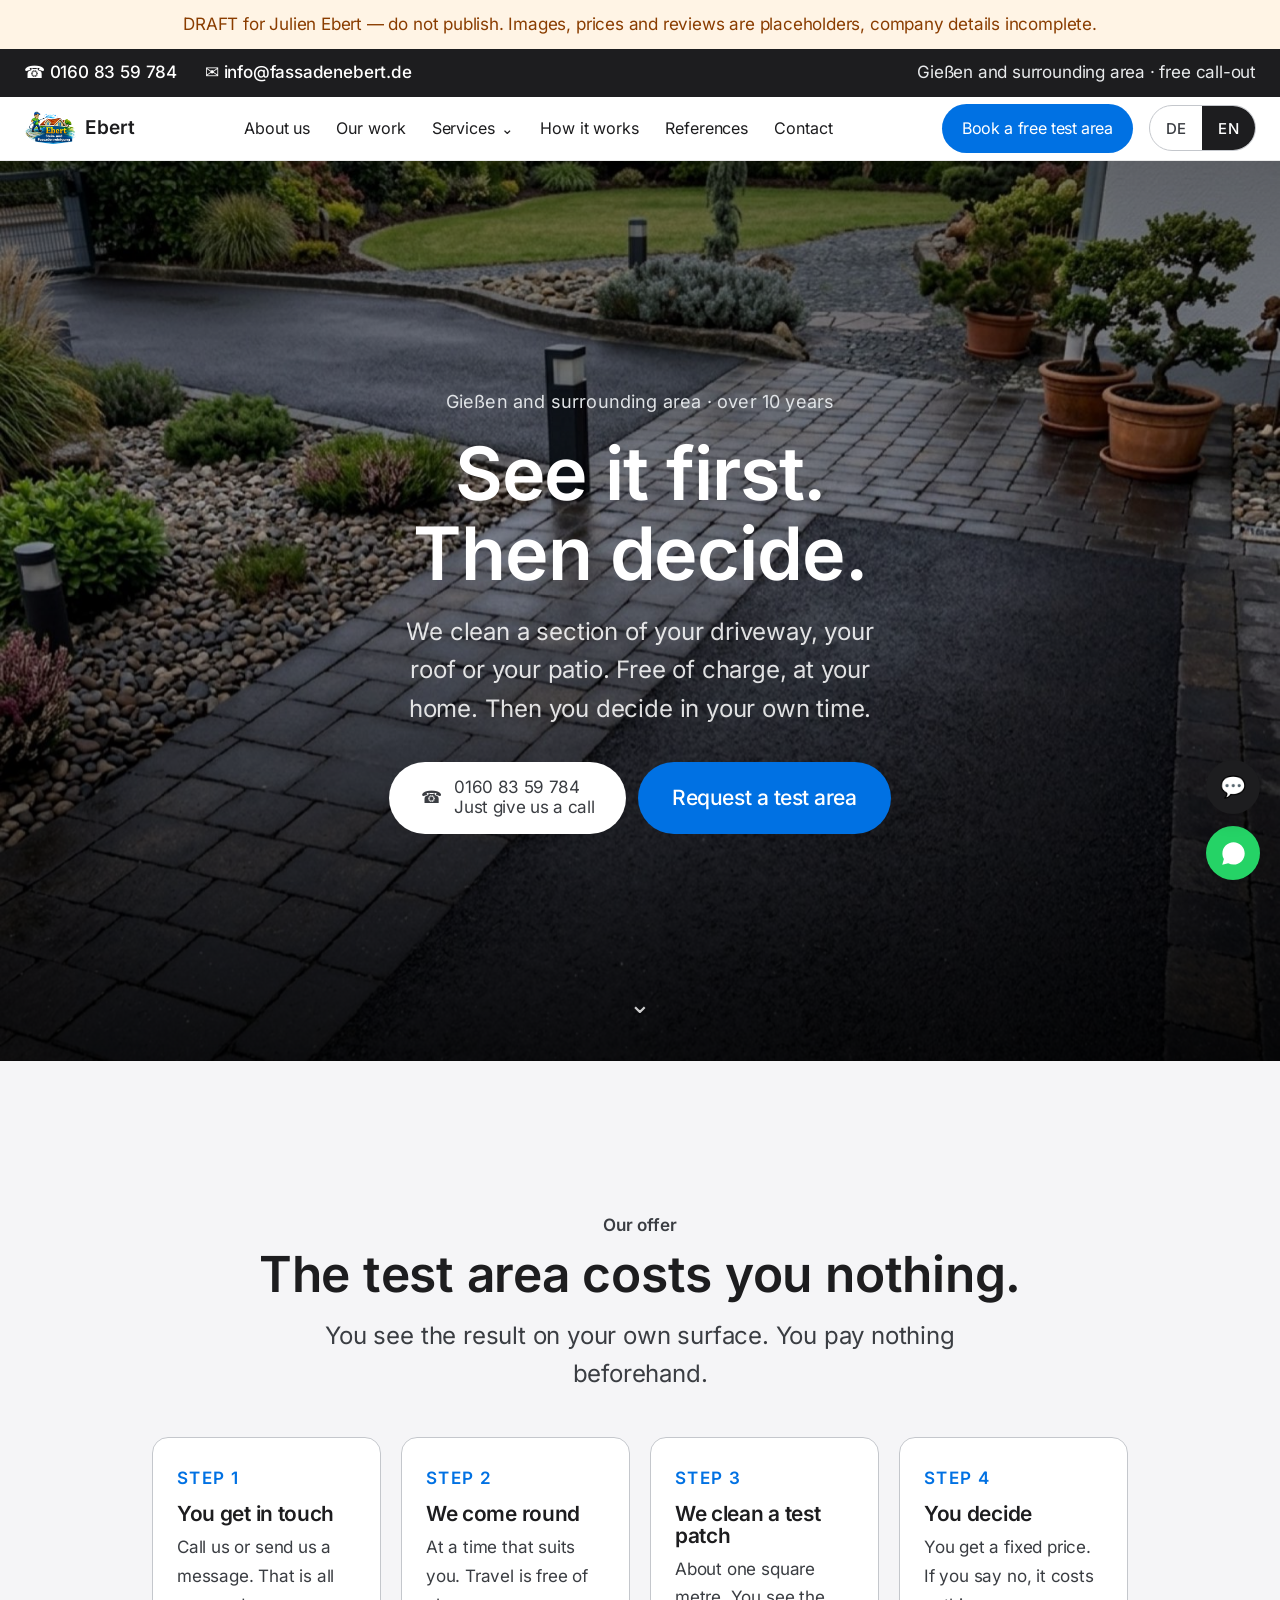
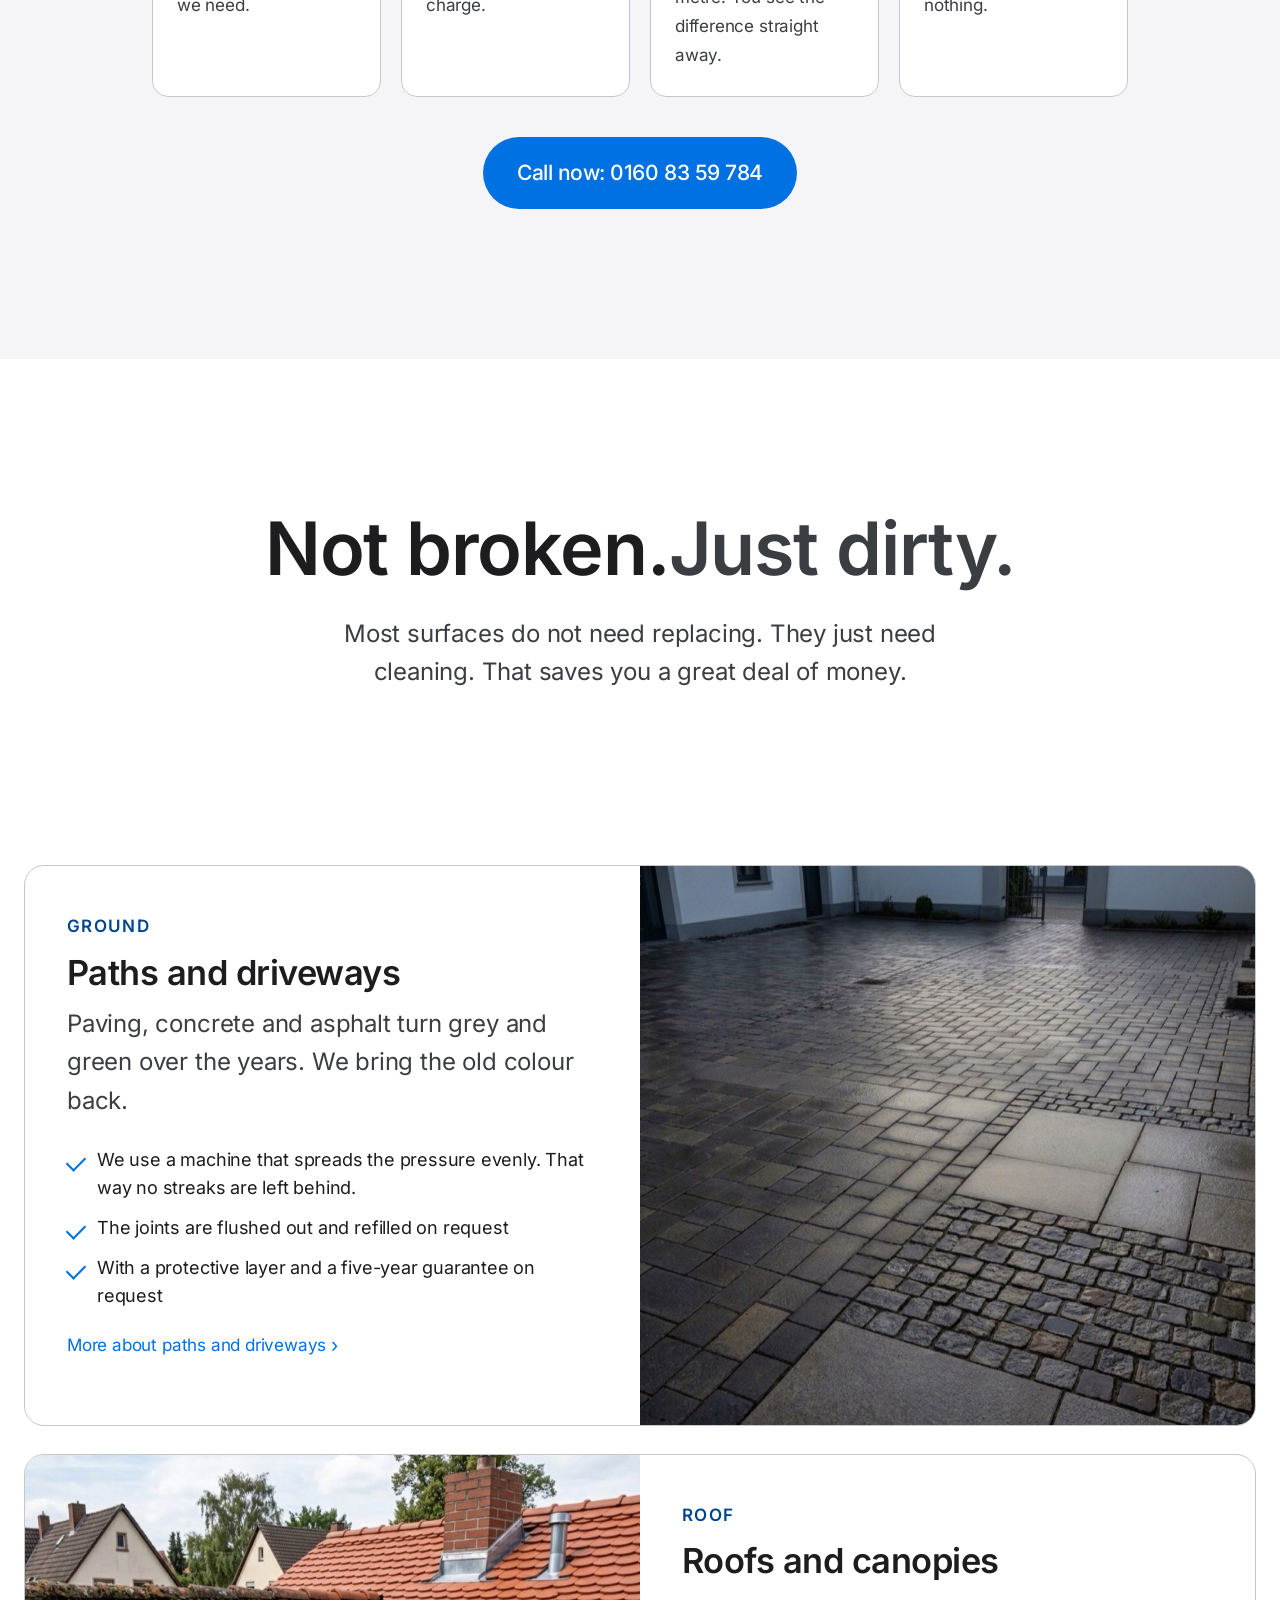
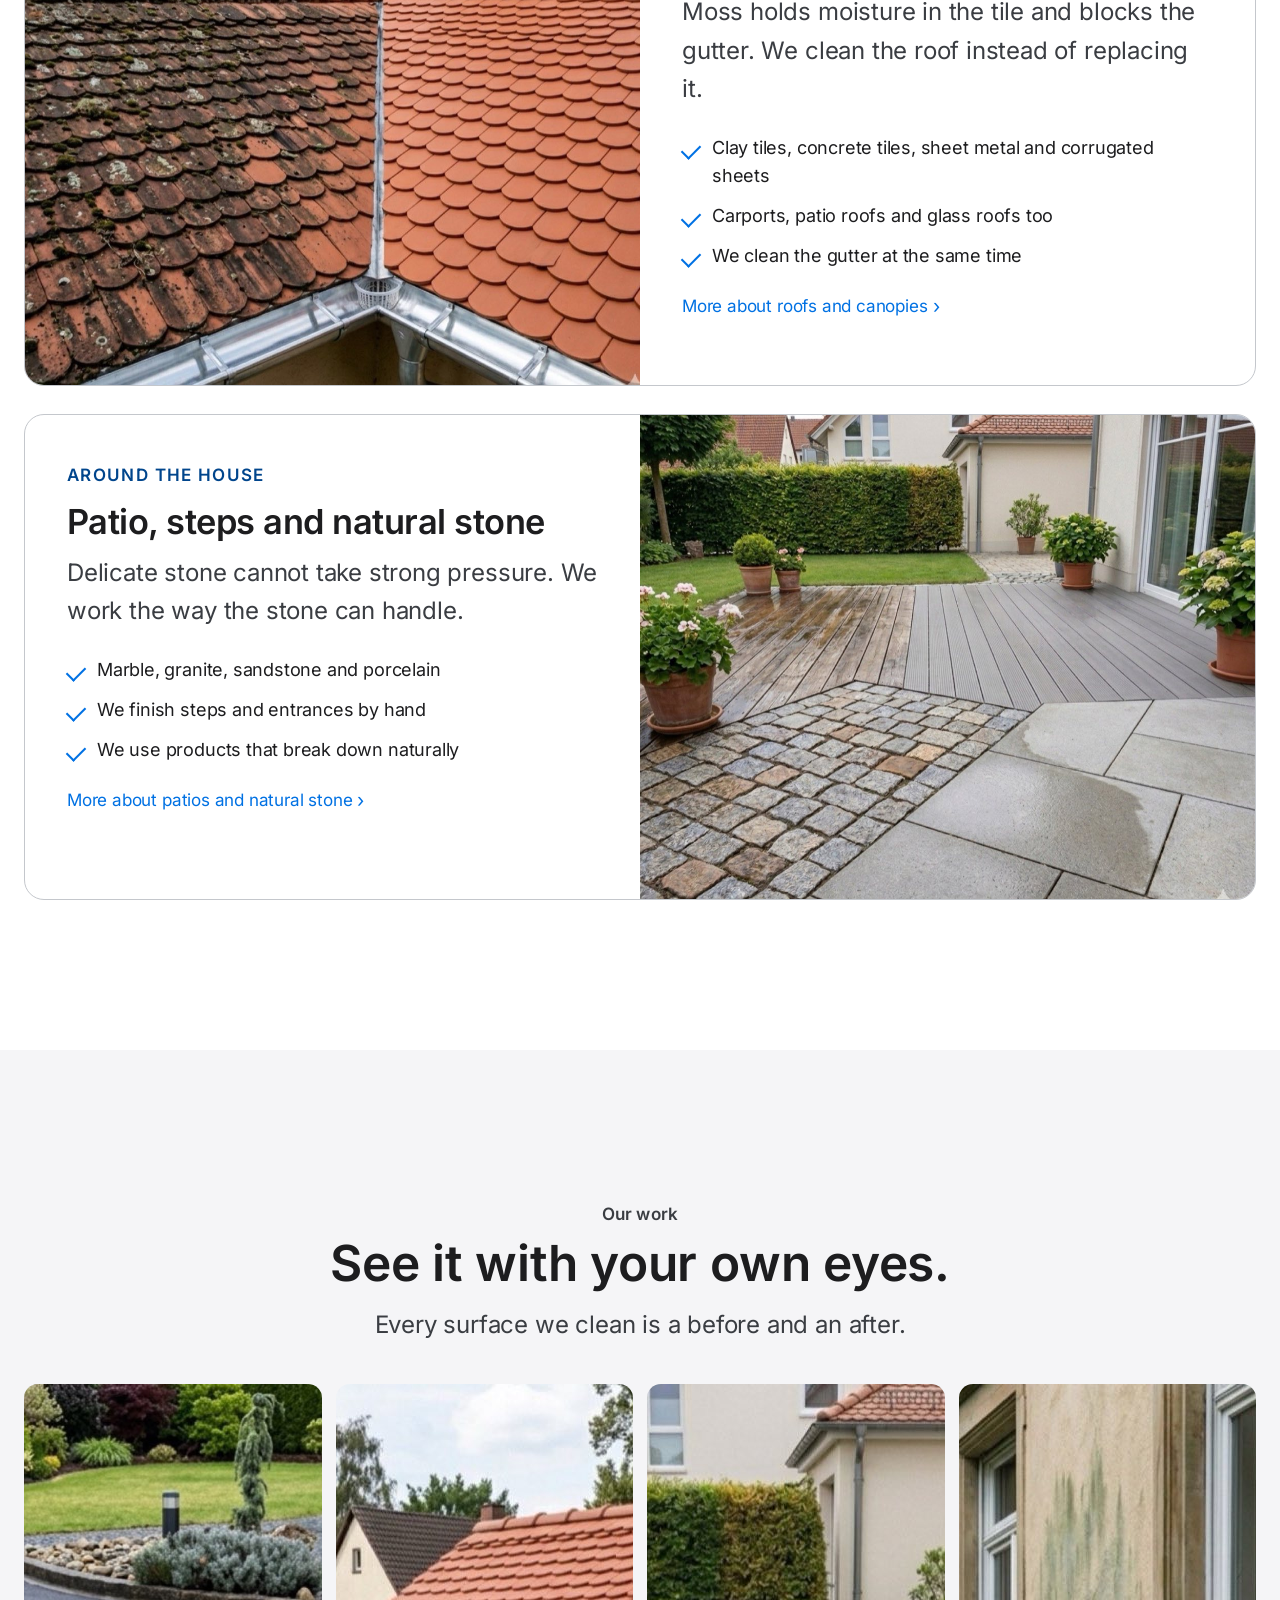
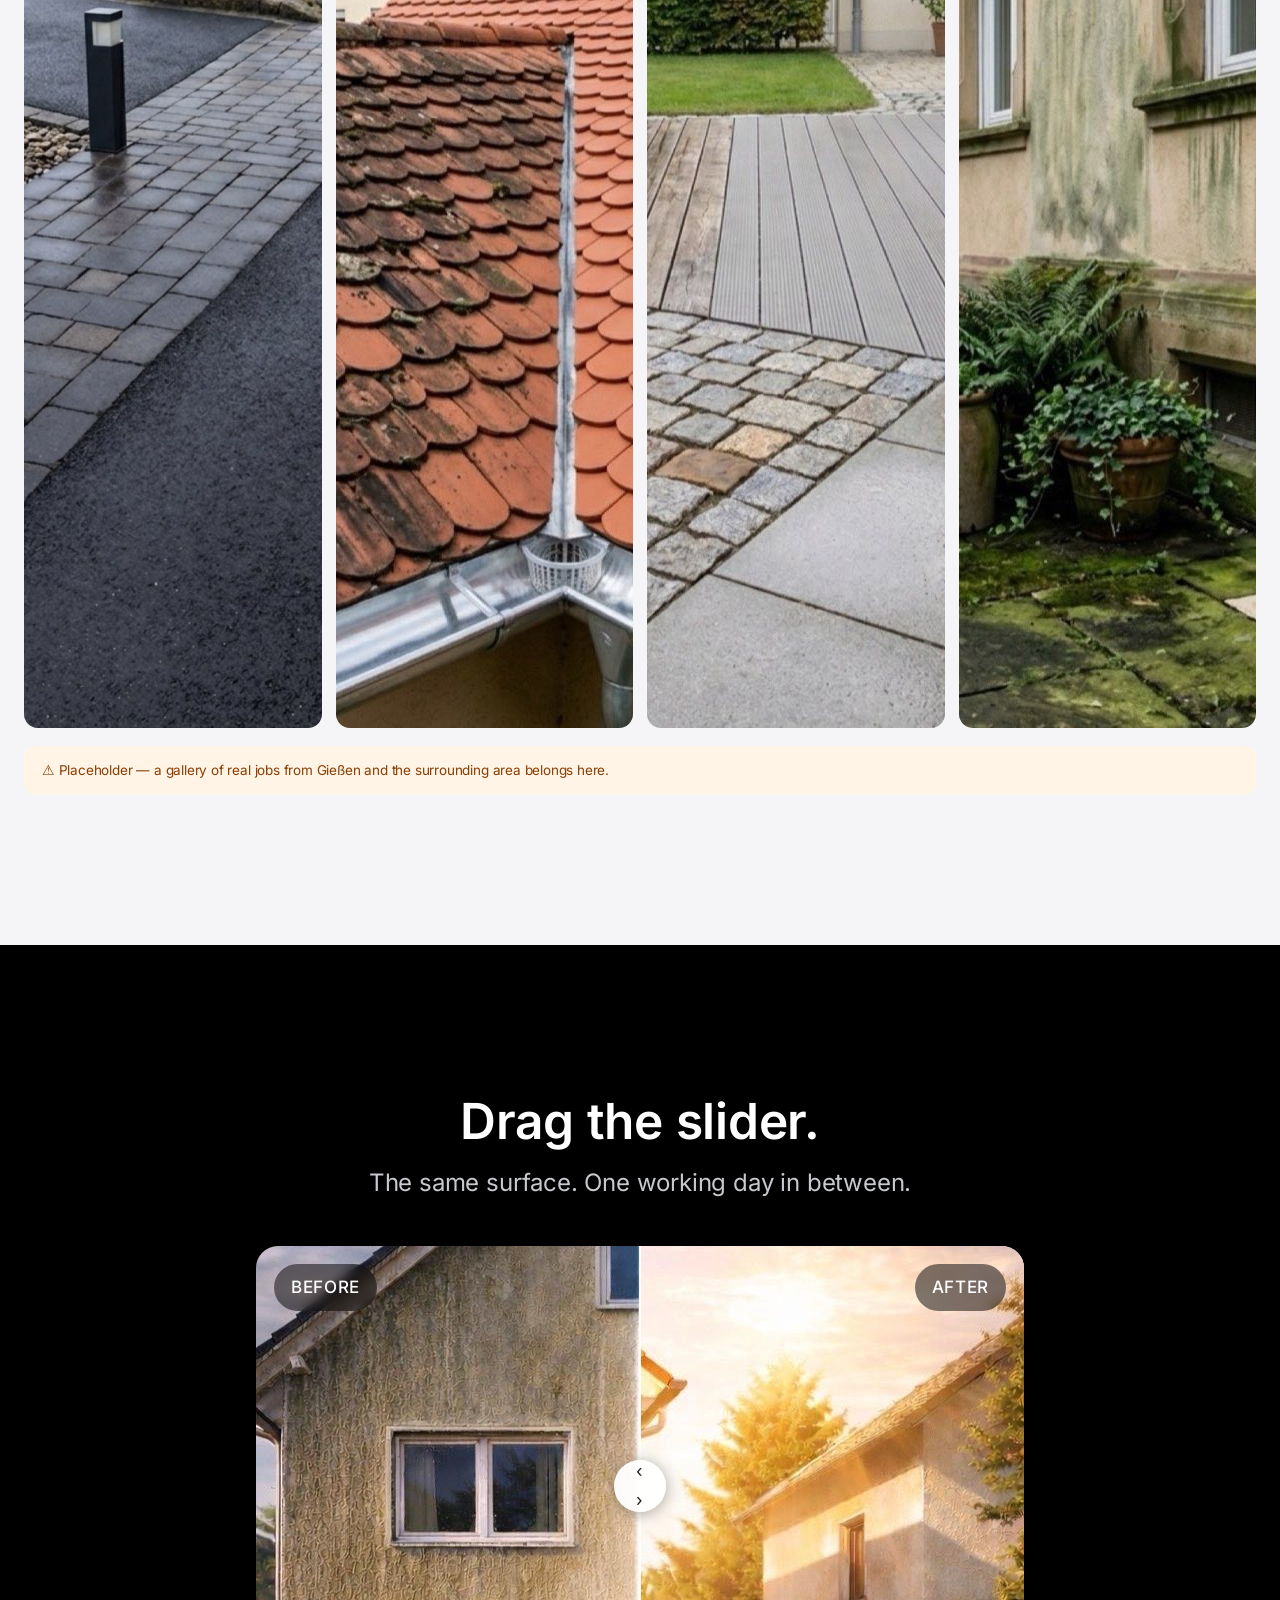
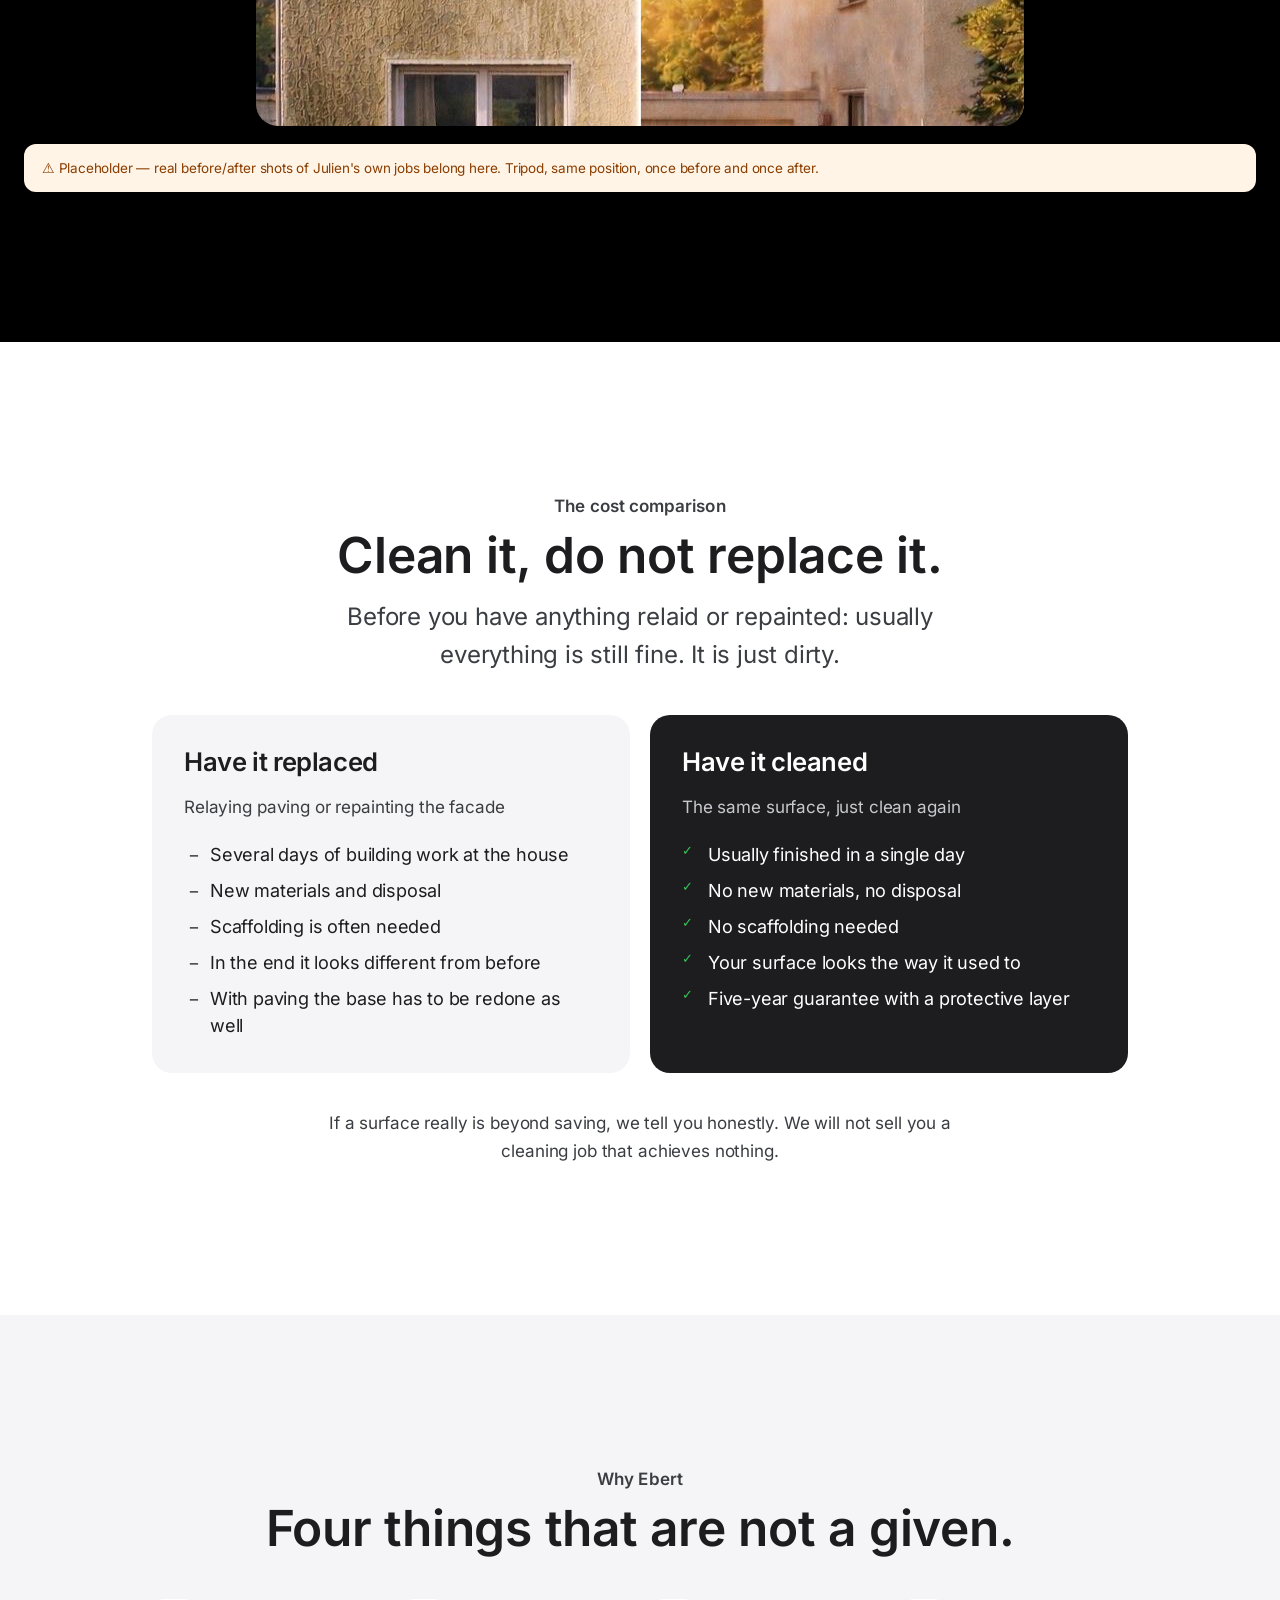
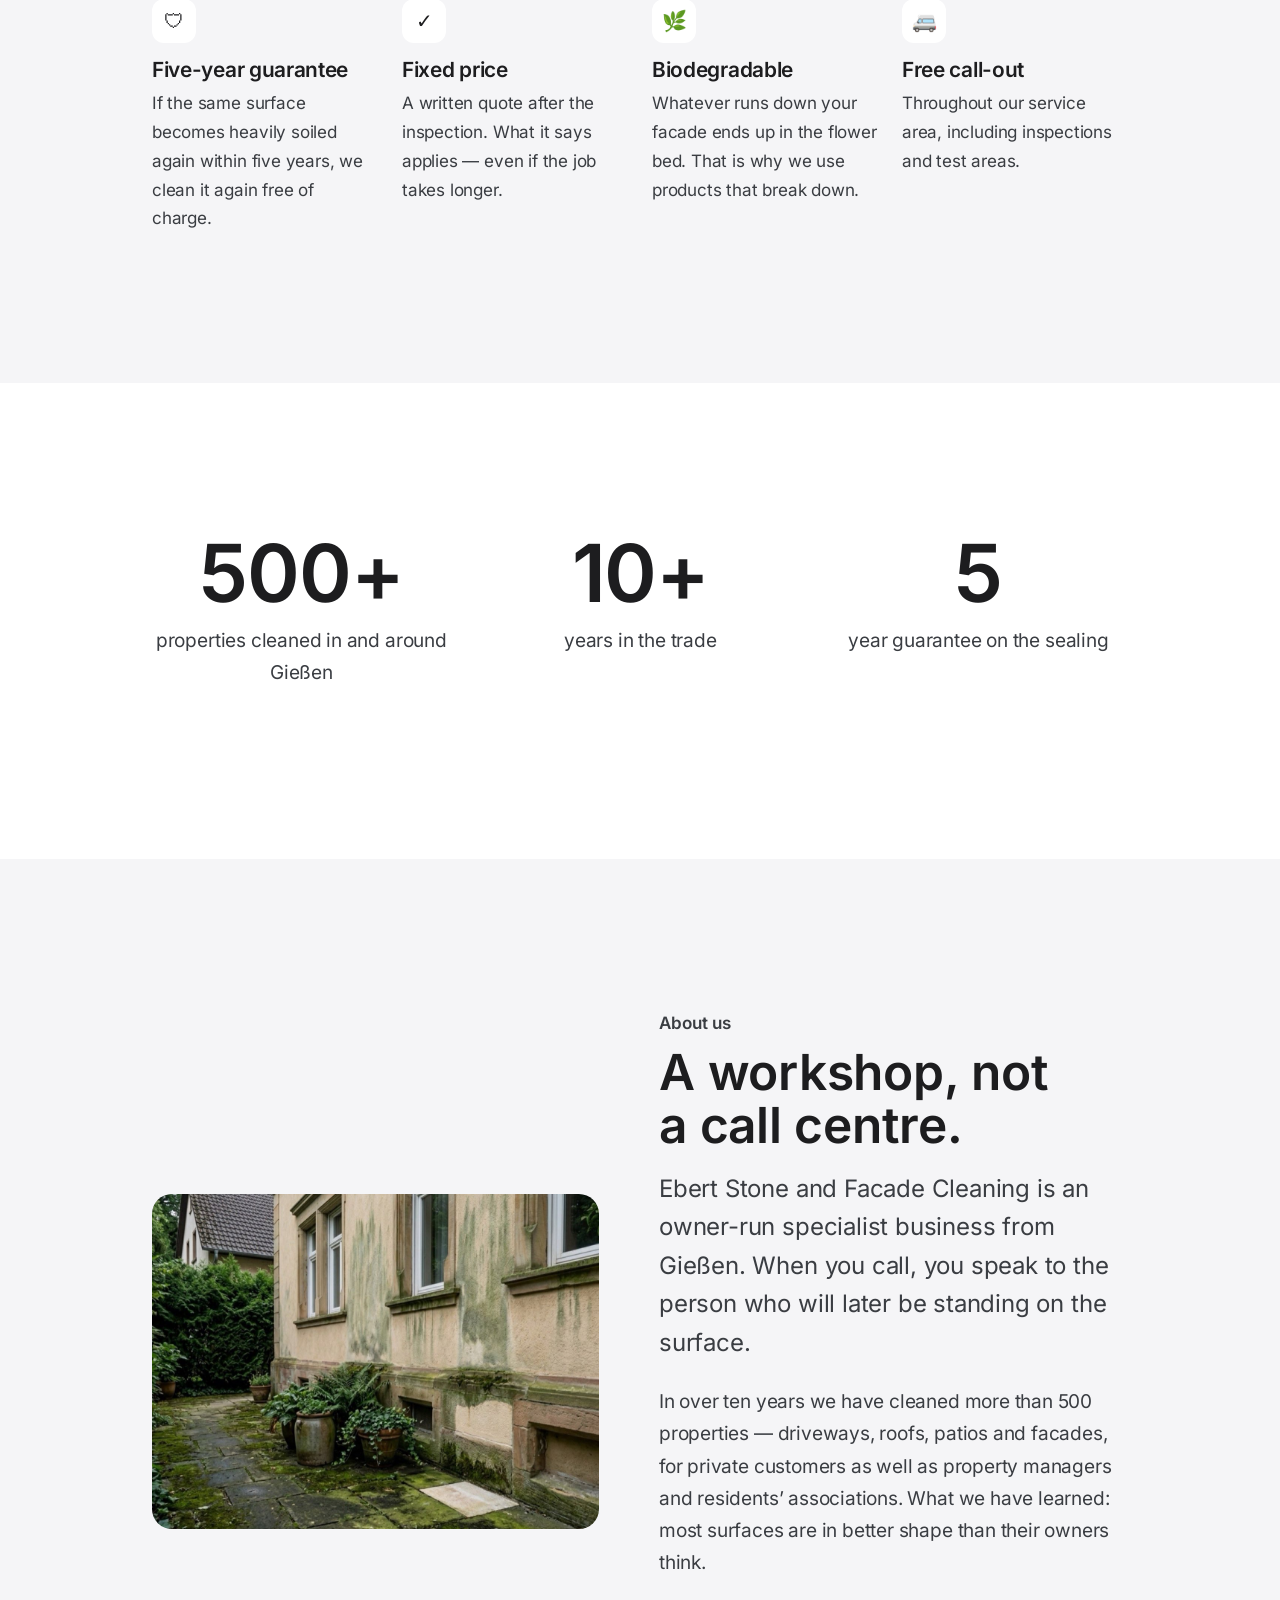
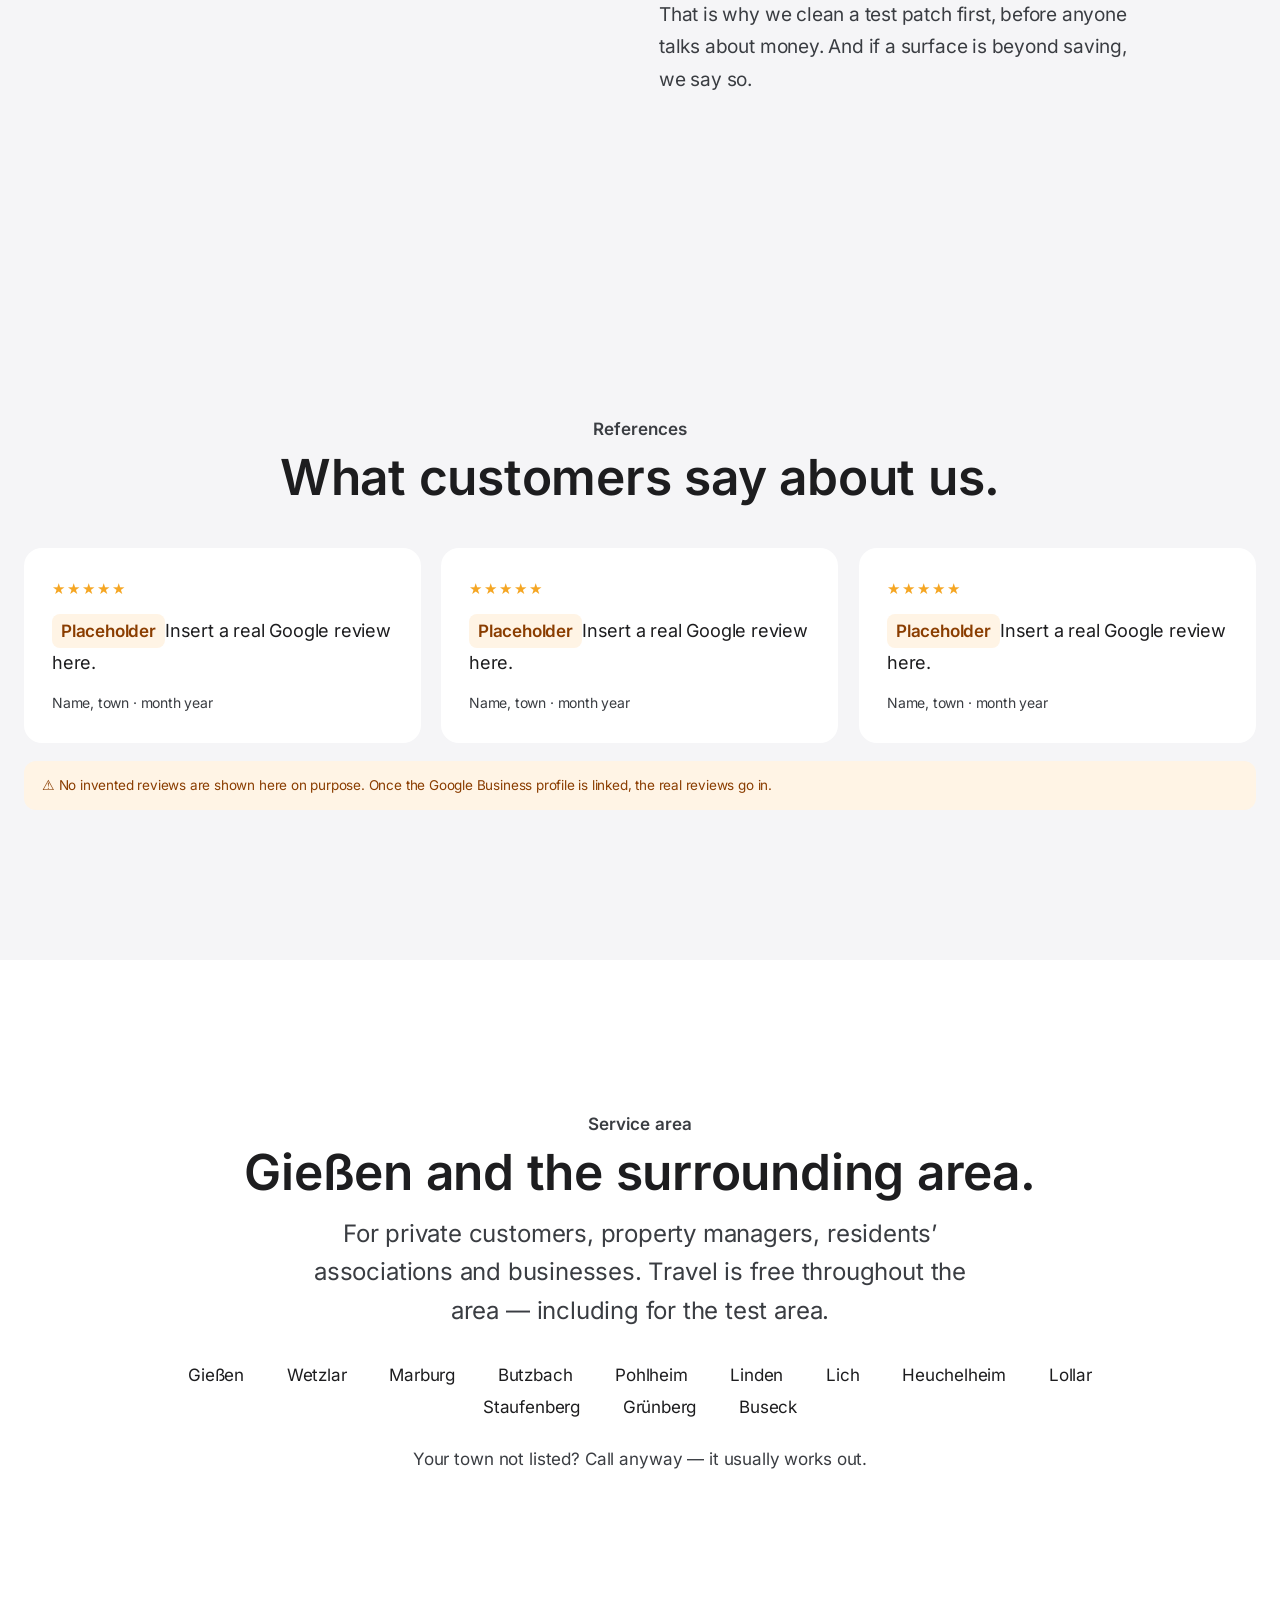
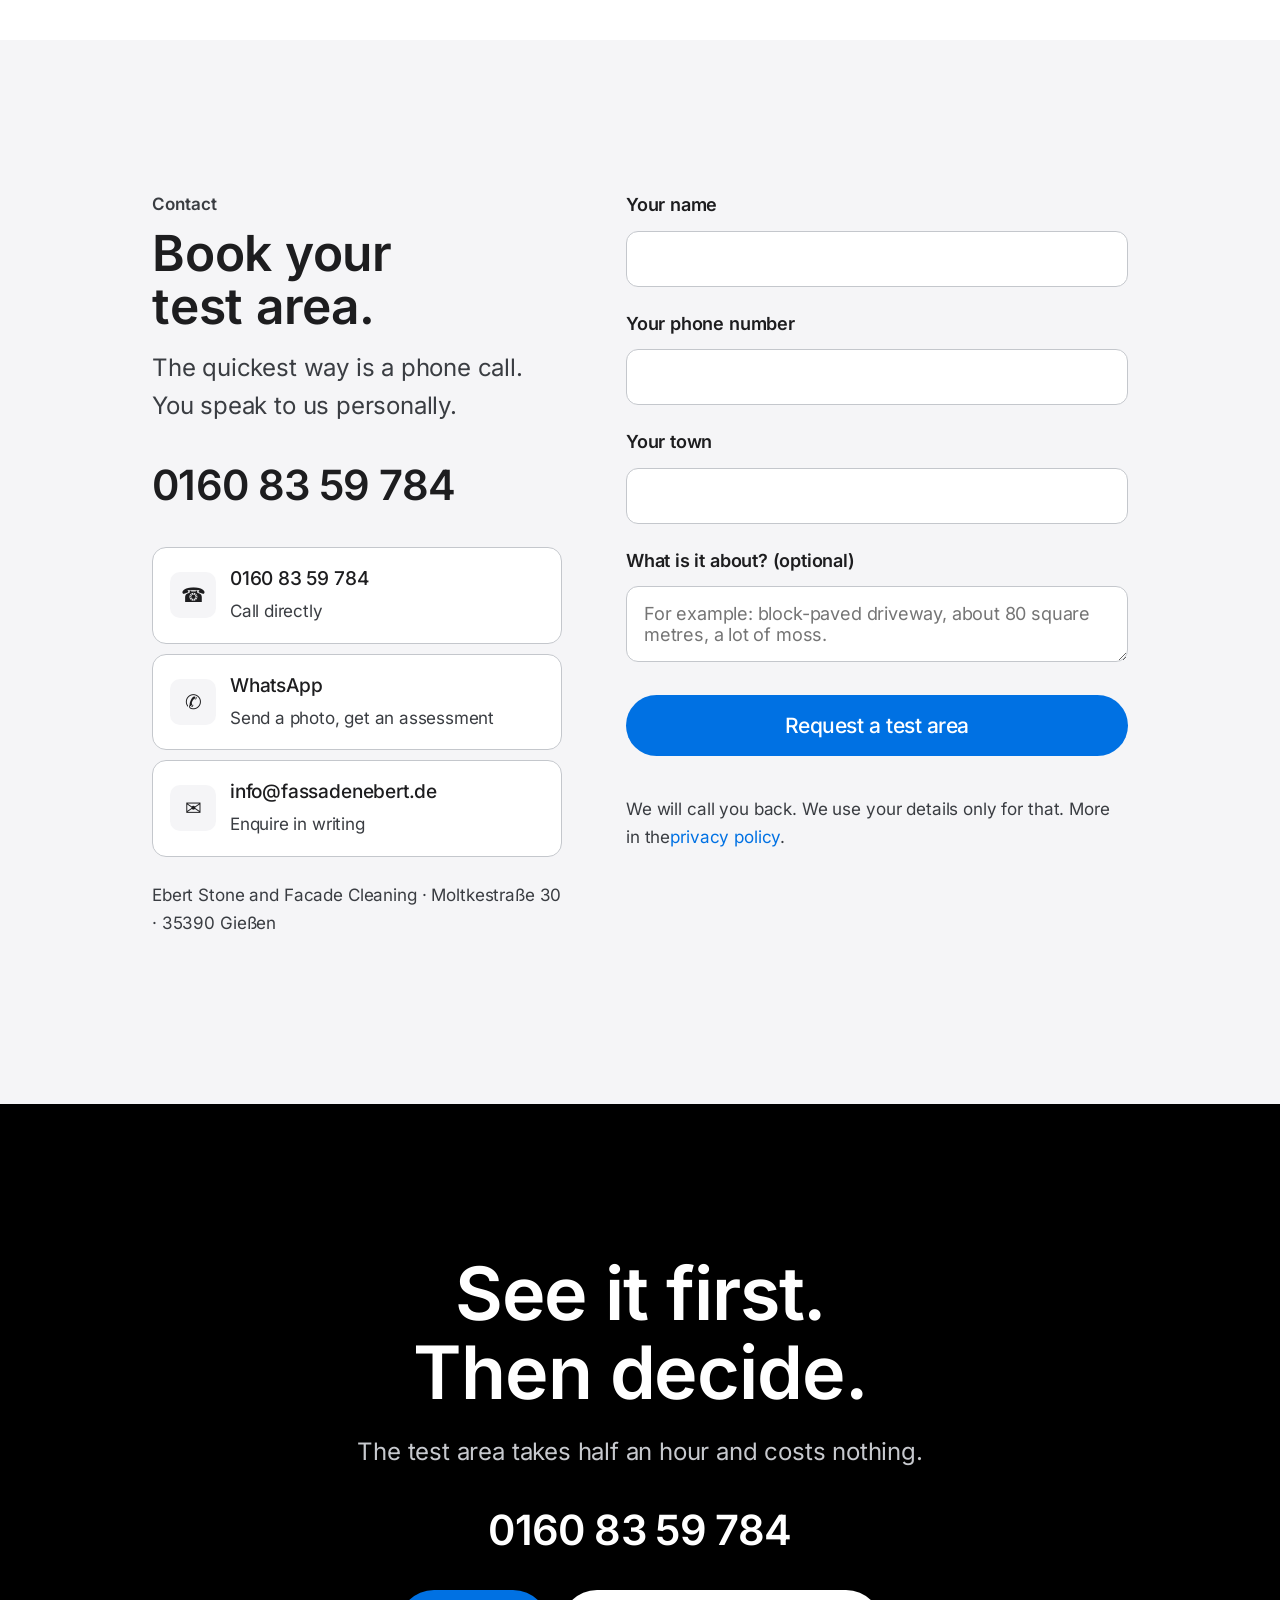
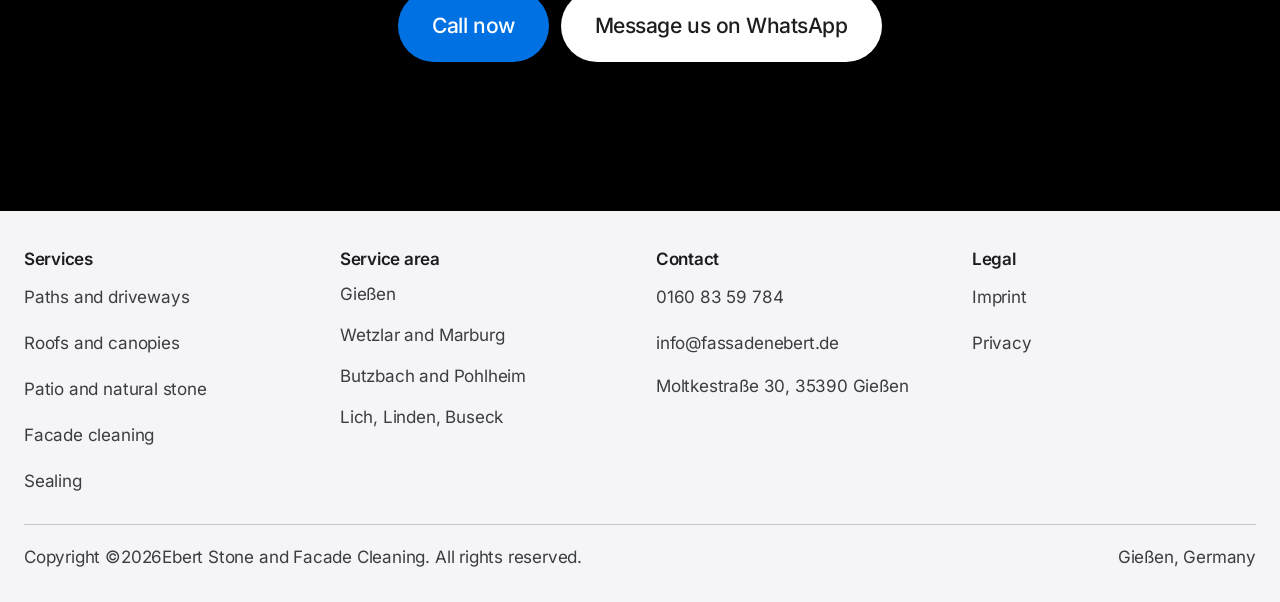
==== commit e77f14a3: "V4.1 — unbedenkliche Animationen zurueck, Bilder auf ein Zehntel Die Trennlinie ist nicht "Animation" ====
--- a/index.html
+++ b/index.html
@@ -68,7 +68,7 @@
   <!-- 1 — Hero -->
   <section class="hero">
     <div class="hero-bild">
-      <img src="bilder/leistungen/gehwege.jpg" alt="Frisch gereinigte Einfahrt vor einem Einfamilienhaus" fetchpriority="high" width="1600" height="1260">
+      <img src="bilder/leistungen/gehwege.jpg" alt="Frisch gereinigte Einfahrt vor einem Einfamilienhaus" fetchpriority="high" width="1500" height="1190">
     </div>
     <div class="hero-inhalt">
       <p class="hero-ort">Gießen und Umgebung · seit über 10 Jahren</p>
@@ -164,7 +164,7 @@
               <p style="margin-top:20px"><a class="textlink" href="gehwege-einfahrten.html">Mehr über Gehwege und Einfahrten</a></p>
             </div>
             <div class="flaeche-bild">
-              <img src="bilder/leistungen/hof.jpg" alt="Gereinigte Pflasterfläche" loading="lazy" width="1600" height="1260">
+              <img src="bilder/leistungen/hof.jpg" alt="Gereinigte Pflasterfläche" loading="lazy" width="1200" height="944">
             </div>
           </article>
 
@@ -184,7 +184,7 @@
               <p style="margin-top:20px"><a class="textlink" href="dach-ueberdachung.html">Mehr über Dach und Überdachung</a></p>
             </div>
             <div class="flaeche-bild">
-              <img src="bilder/leistungen/dach.jpg" alt="Ziegeldach vor und nach der Reinigung" loading="lazy" width="1600" height="1260">
+              <img src="bilder/leistungen/dach.jpg" alt="Ziegeldach vor und nach der Reinigung" loading="lazy" width="1200" height="944">
             </div>
           </article>
 
@@ -204,7 +204,7 @@
               <p style="margin-top:20px"><a class="textlink" href="terrasse-naturstein.html">Mehr über Terrasse und Naturstein</a></p>
             </div>
             <div class="flaeche-bild">
-              <img src="bilder/leistungen/terrasse.jpg" alt="Gereinigte Terrasse" loading="lazy" width="1600" height="1260">
+              <img src="bilder/leistungen/terrasse.jpg" alt="Gereinigte Terrasse" loading="lazy" width="1200" height="944">
             </div>
           </article>
 
@@ -224,10 +224,10 @@
         </p>
       </div>
       <div class="galerie zeig">
-        <img src="bilder/leistungen/gehwege.jpg" alt="Gereinigte Einfahrt" loading="lazy" width="1600" height="1260">
-        <img src="bilder/leistungen/dach.jpg" alt="Gereinigtes Ziegeldach" loading="lazy" width="1600" height="1260">
-        <img src="bilder/leistungen/terrasse.jpg" alt="Gereinigte Terrasse" loading="lazy" width="1600" height="1260">
-        <img src="bilder/leistungen/moos.jpg" alt="Fläche mit Grünbelag vor der Behandlung" loading="lazy" width="1600" height="1260">
+        <img src="bilder/leistungen/gehwege.jpg" alt="Gereinigte Einfahrt" loading="lazy" width="1200" height="944">
+        <img src="bilder/leistungen/dach.jpg" alt="Gereinigtes Ziegeldach" loading="lazy" width="1200" height="944">
+        <img src="bilder/leistungen/terrasse.jpg" alt="Gereinigte Terrasse" loading="lazy" width="1200" height="944">
+        <img src="bilder/leistungen/moos.jpg" alt="Fläche mit Grünbelag vor der Behandlung" loading="lazy" width="1200" height="944">
       </div>
       <div class="platzhalter-kasten">
         ⚠ Platzhalter — hier gehört eine Galerie mit echten Objekten aus Gießen und Umgebung hin.
@@ -245,8 +245,8 @@
       <div class="zeig">
         <div class="schieber" id="schieber" role="slider" tabindex="0"
              aria-label="Vergleich vorher und nachher" aria-valuemin="0" aria-valuemax="100" aria-valuenow="50">
-          <img src="bilder/vorher.jpg" alt="Fläche vor der Reinigung" width="1100" height="1281">
-          <img src="bilder/nachher.jpg" alt="Dieselbe Fläche nach der Reinigung" class="schieber-oben" id="schieber-oben" width="1100" height="1281">
+          <img src="bilder/vorher.jpg" alt="Fläche vor der Reinigung" width="768" height="901">
+          <img src="bilder/nachher.jpg" alt="Dieselbe Fläche nach der Reinigung" class="schieber-oben" id="schieber-oben" width="768" height="901">
           <span class="schieber-marke links">Vorher</span>
           <span class="schieber-marke rechts">Nachher</span>
           <div class="schieber-griff" id="schieber-griff"></div>
@@ -360,7 +360,7 @@
   <section class="abschnitt grau" id="ueber-uns">
     <div class="huelle ueber-raster">
       <div class="ueber-bild zeig">
-        <img src="bilder/leistungen/moos.jpg" alt="Arbeit an einer bewachsenen Fläche" loading="lazy" width="1600" height="1260">
+        <img src="bilder/leistungen/moos.jpg" alt="Arbeit an einer bewachsenen Fläche" loading="lazy" width="1200" height="944">
       </div>
       <div>
         <p class="eyebrow zeig">Über uns</p>
--- a/site.css
+++ b/site.css
@@ -180,7 +180,15 @@
 .brenner.auf span:nth-child(3) { transform: translateY(-5.5px) rotate(-45deg); }
 
 /* ---------- Reveal ---------- */
-.zeig { opacity: 1; transform: none; }   /* V4: nichts blendet ein — alles steht sofort da */
+/* Reveal V4.1: Der Text ist IMMER voll lesbar. Animiert wird nur die
+   Position, nie die Sichtbarkeit — so kann nichts unsichtbar hängen bleiben. */
+.zeig {
+  opacity: 1;
+  transform: translateY(26px);
+  transition: transform .75s var(--kurve);
+  will-change: transform;
+}
+.zeig.da { transform: none; }
 .wort { display: inline; opacity: 1; transform: none; }
 
 /* ---------- Hero ---------- */
@@ -192,7 +200,10 @@
 .hero-bild { position: absolute; inset: 0; }
 .hero-bild img {
   width: 100%; height: 100%; object-fit: cover;
-}
+  transform: scale(1.08);
+  animation: ruhig-heran 7s var(--kurve) forwards;
+}
+@keyframes ruhig-heran { to { transform: scale(1); } }
 .hero-bild::after {
   content: ''; position: absolute; inset: 0;
   background: linear-gradient(180deg, rgba(0,0,0,.55) 0%, rgba(0,0,0,.28) 42%, rgba(0,0,0,.82) 100%);
@@ -206,7 +217,12 @@
 }
 .hero-pfeil {
   position: absolute; bottom: 34px; left: 50%; transform: translateX(-50%);
-  z-index: 2; color: rgba(255,255,255,.7); font-size: 24px;
+  z-index: 2; color: rgba(255,255,255,.8); font-size: 26px;
+  animation: wippen 2.8s ease-in-out infinite;
+}
+@keyframes wippen {
+  0%, 100% { transform: translate(-50%, 0); }
+  50% { transform: translate(-50%, 7px); }
 }
 
 /* ---------- Abschnitte ---------- */
@@ -258,7 +274,7 @@
 
 /* ---------- Vorher/Nachher ---------- */
 .schieber {
-  position: relative; width: 100%; max-width: 1100px; margin: 0 auto; aspect-ratio: 16 / 10; max-height: 640px;
+  position: relative; width: 100%; max-width: 768px; margin: 0 auto; aspect-ratio: 16 / 10; max-height: 640px;
   overflow: hidden; border-radius: 22px; background: #111;
   user-select: none; touch-action: pan-y; cursor: ew-resize;
 }
@@ -519,6 +535,7 @@
     transition-duration: .001ms !important;
   }
   .zeig, .wort { opacity: 1 !important; transform: none !important; }
+  .hero-pfeil { animation: none !important; }
   .sticky-bild img.an { opacity: 1; }
   .hero-bild img { transform: none; animation: none; }
 }
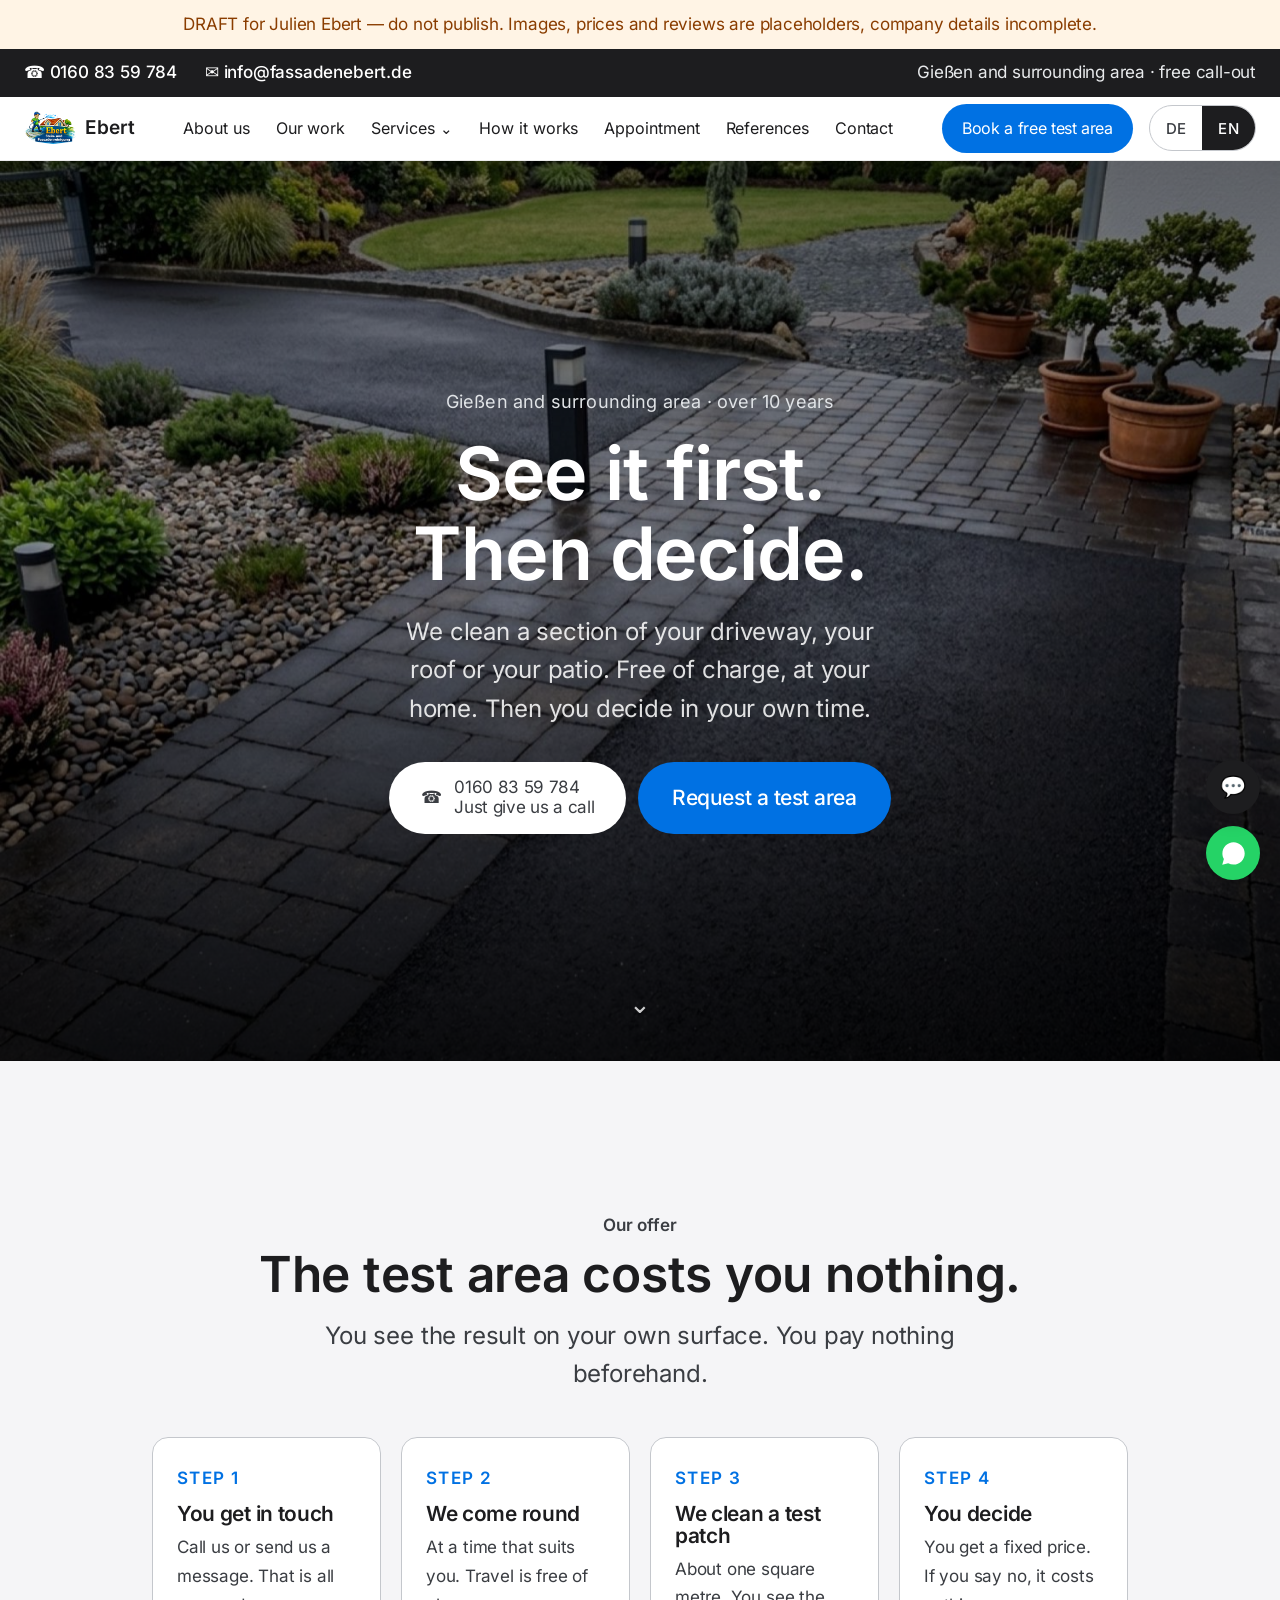
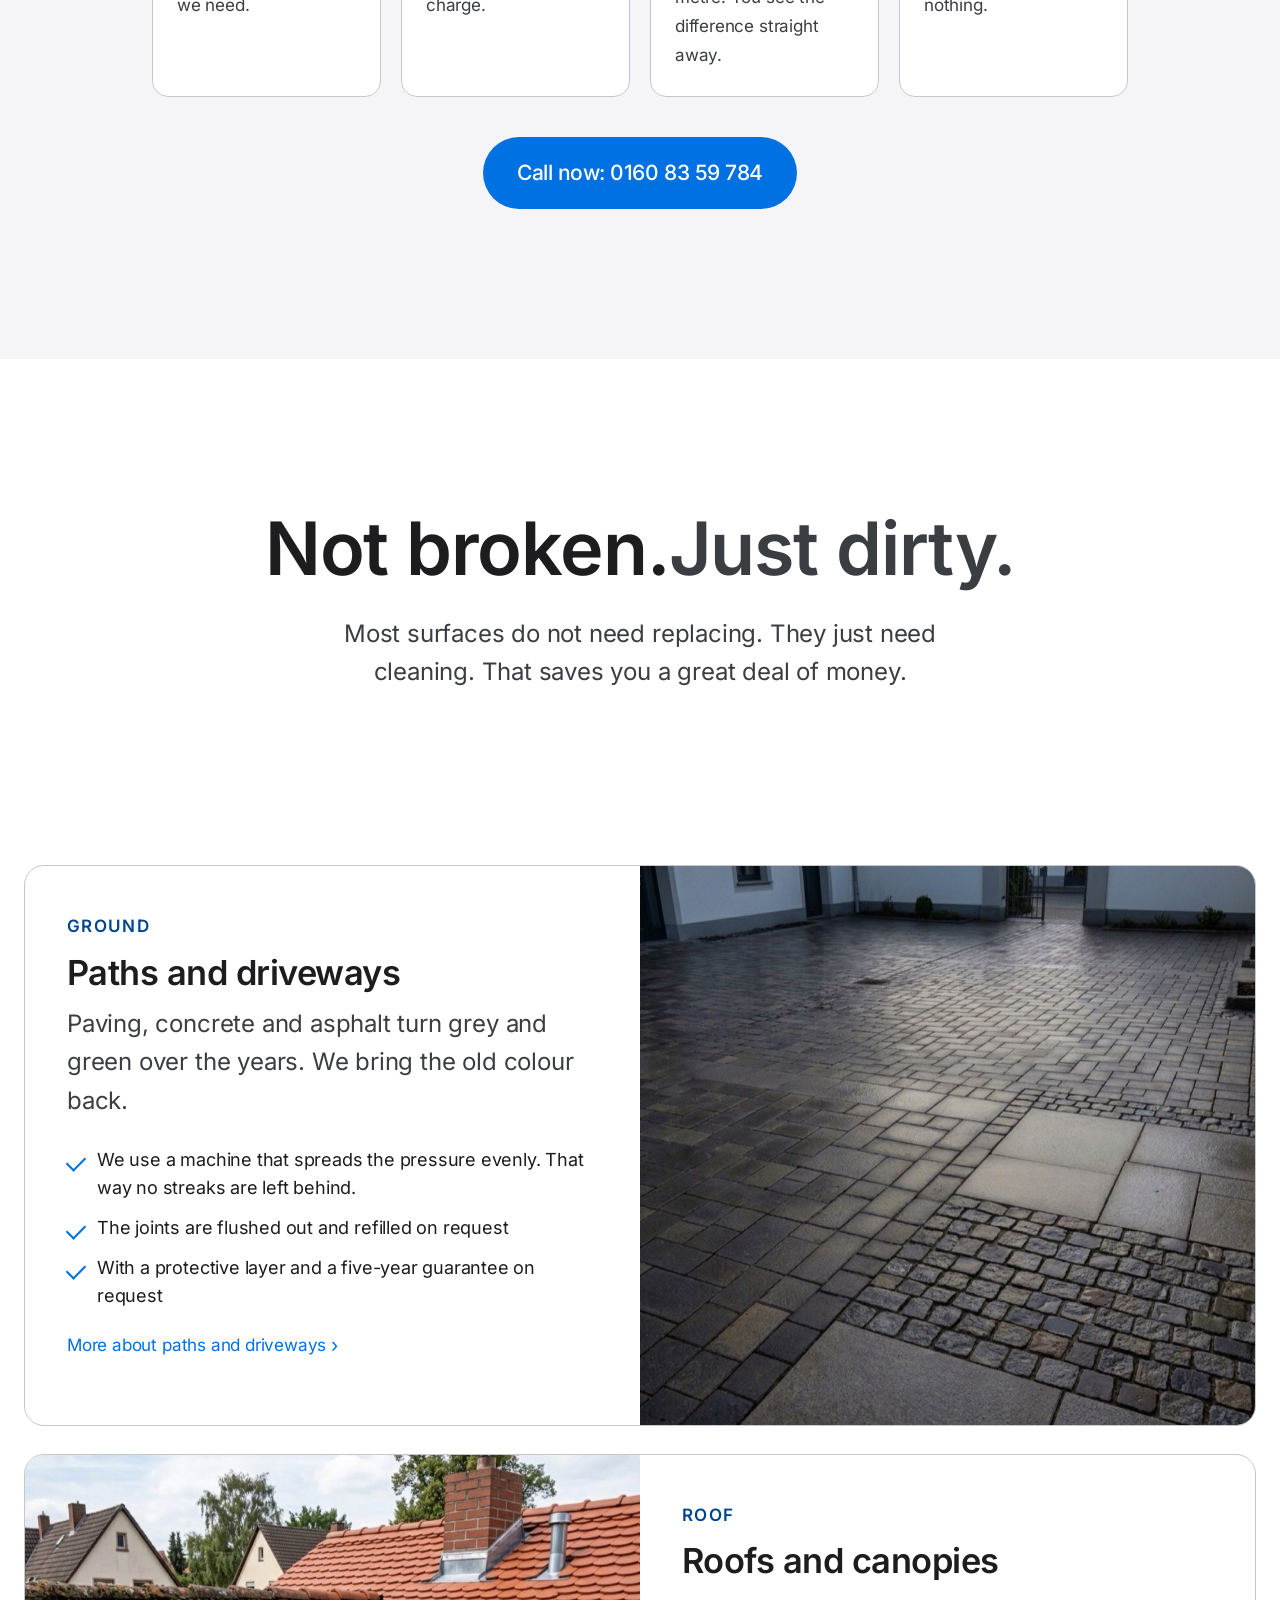
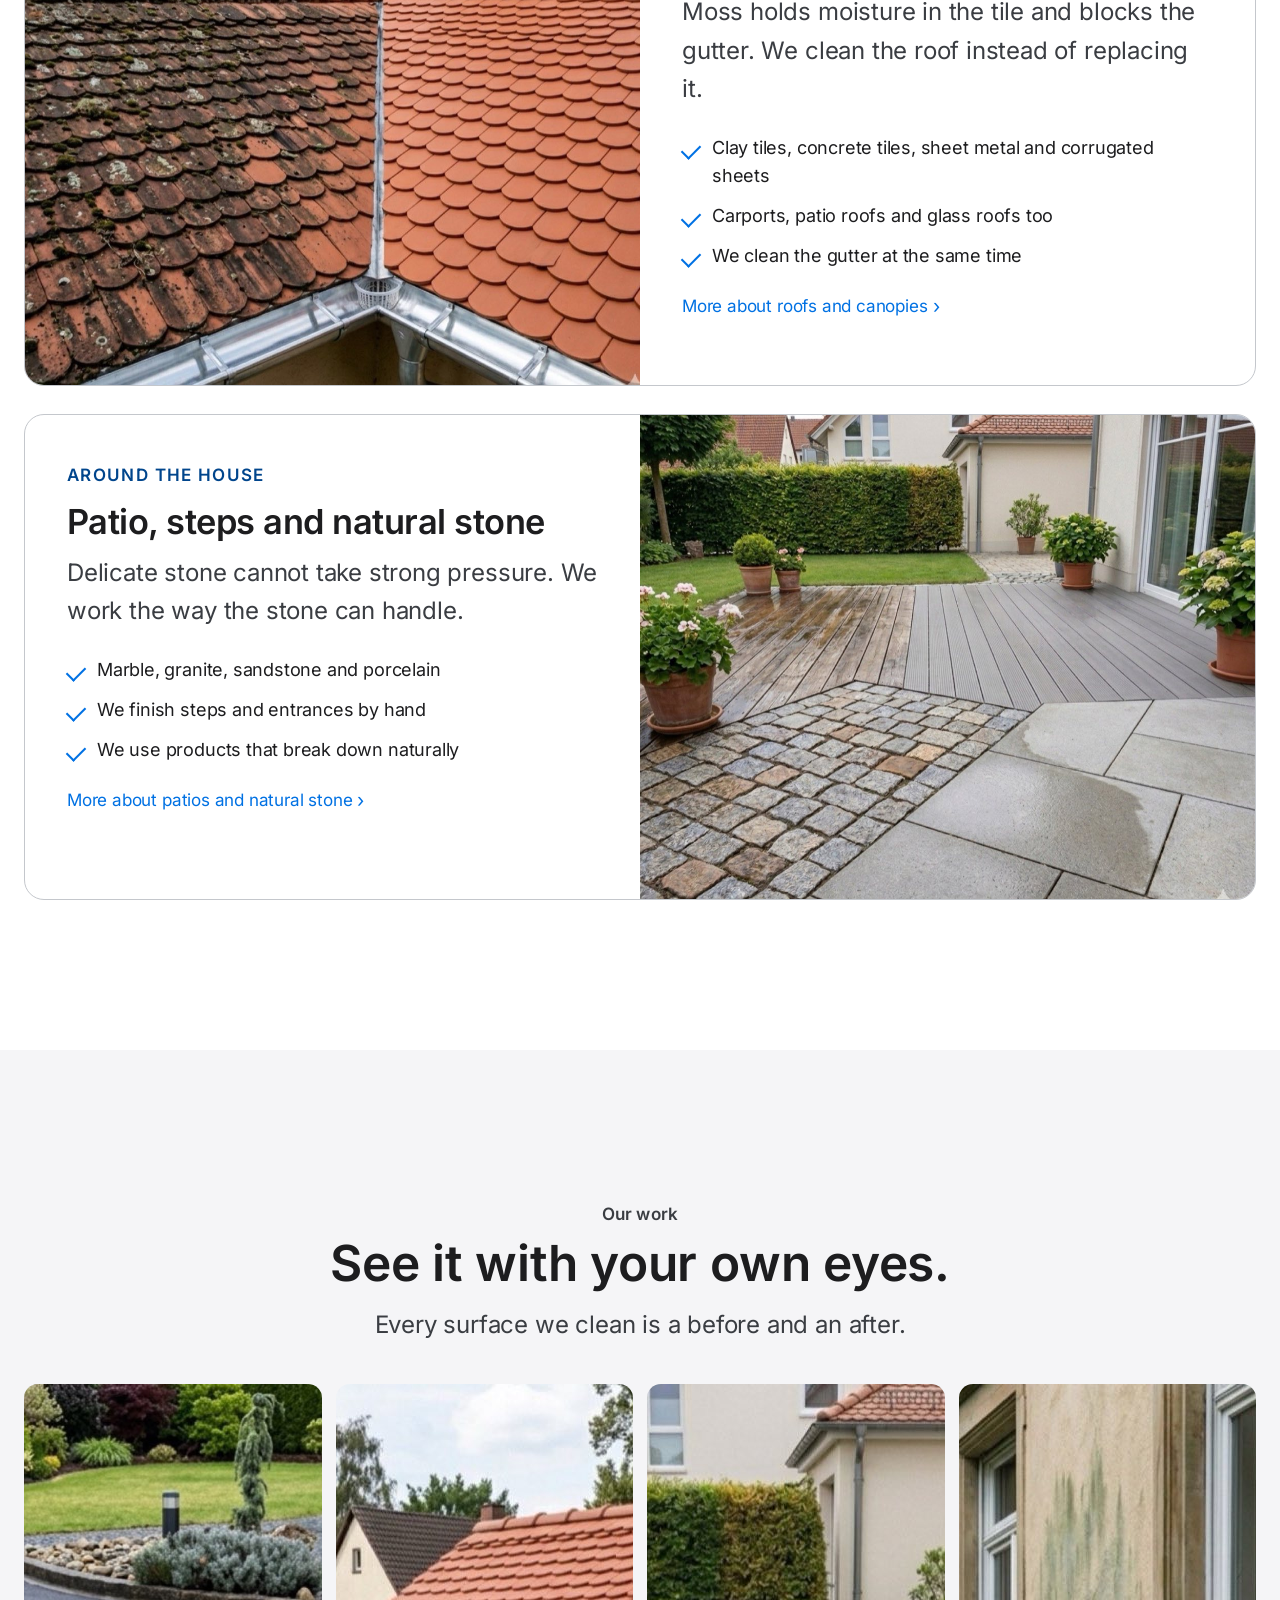
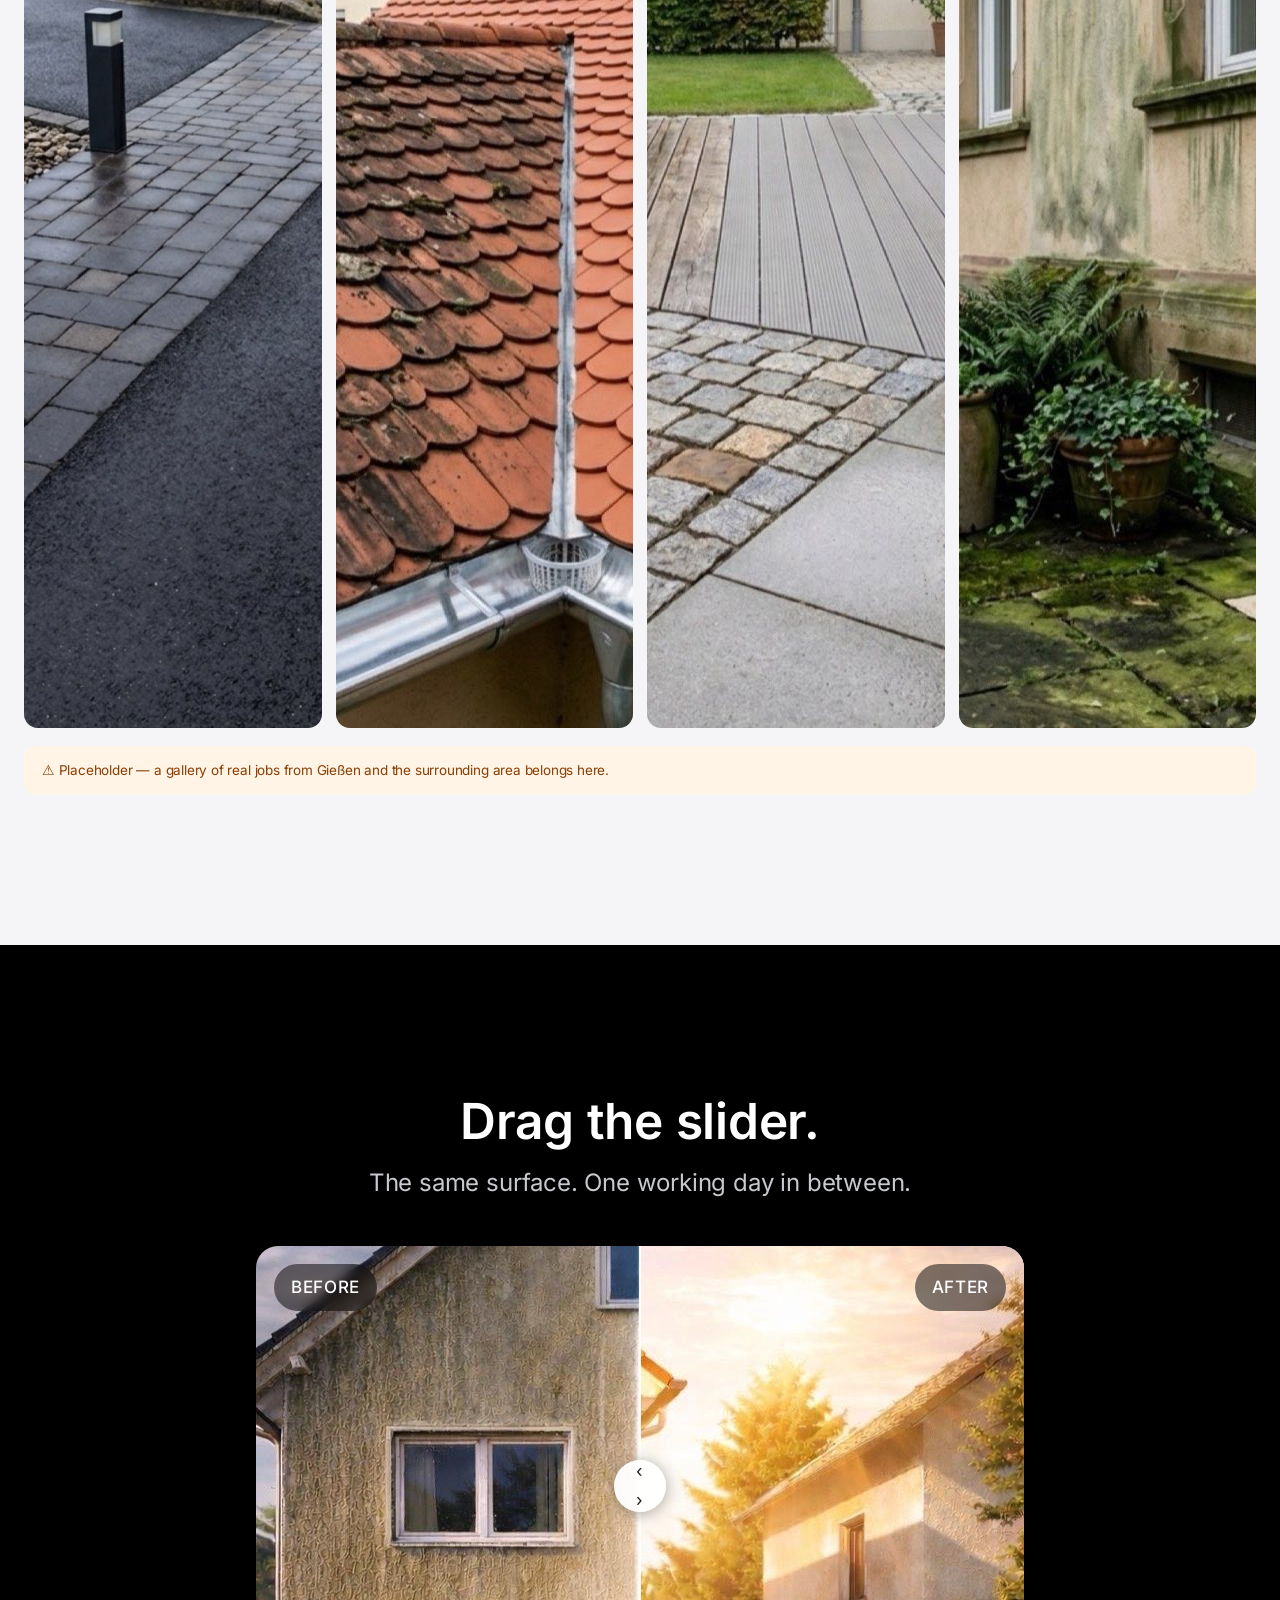
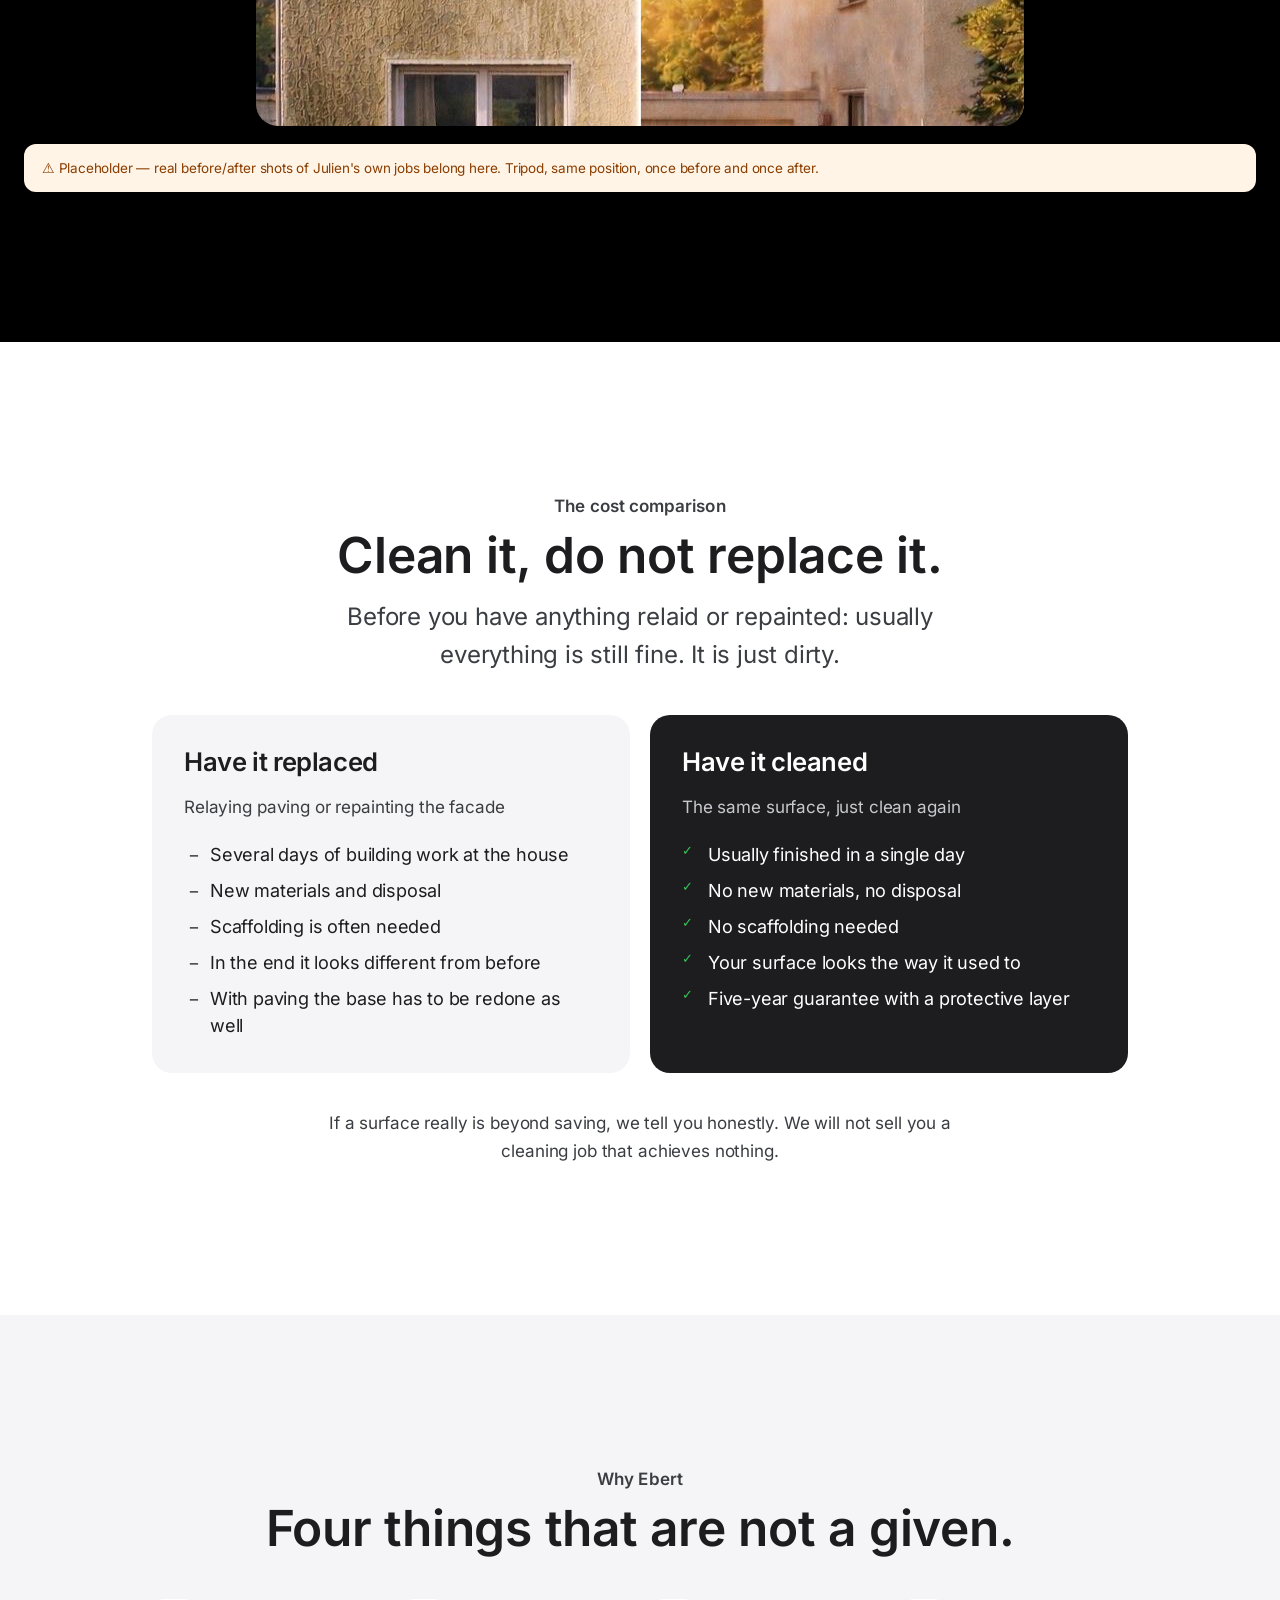
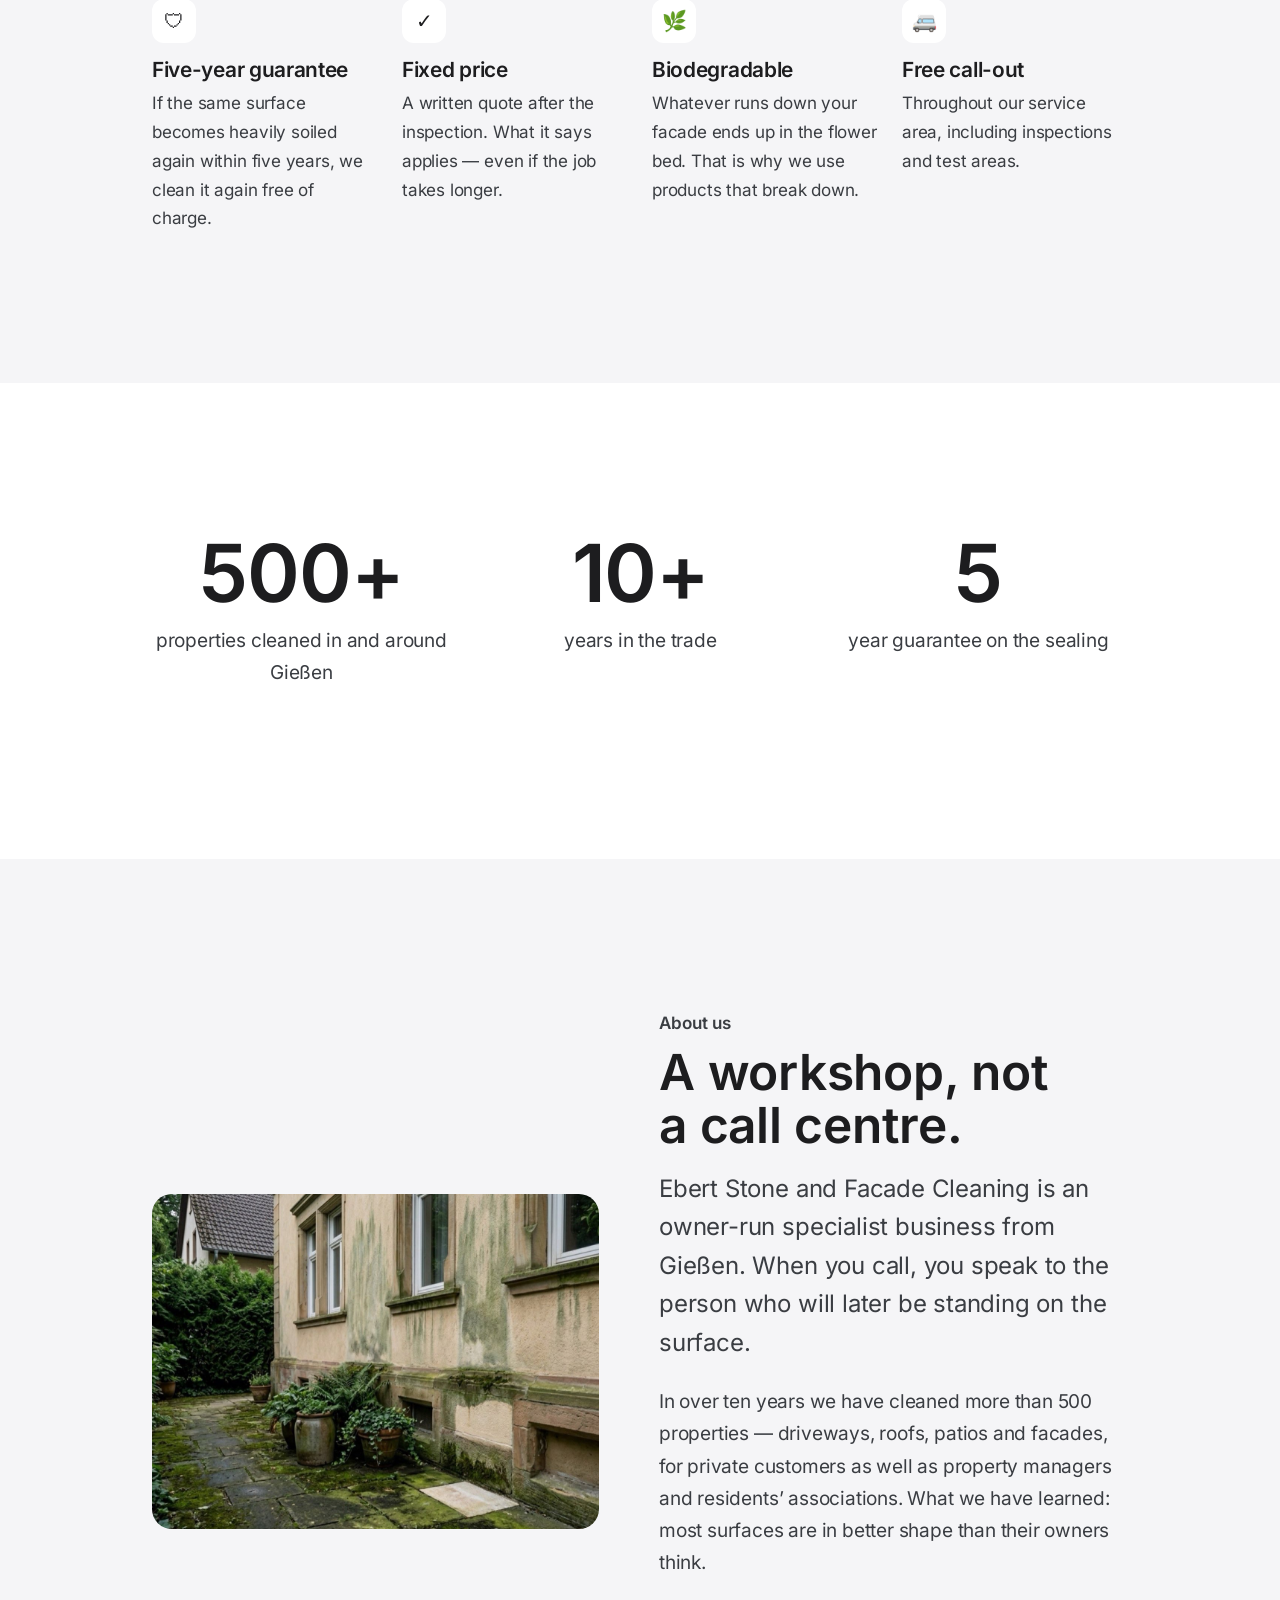
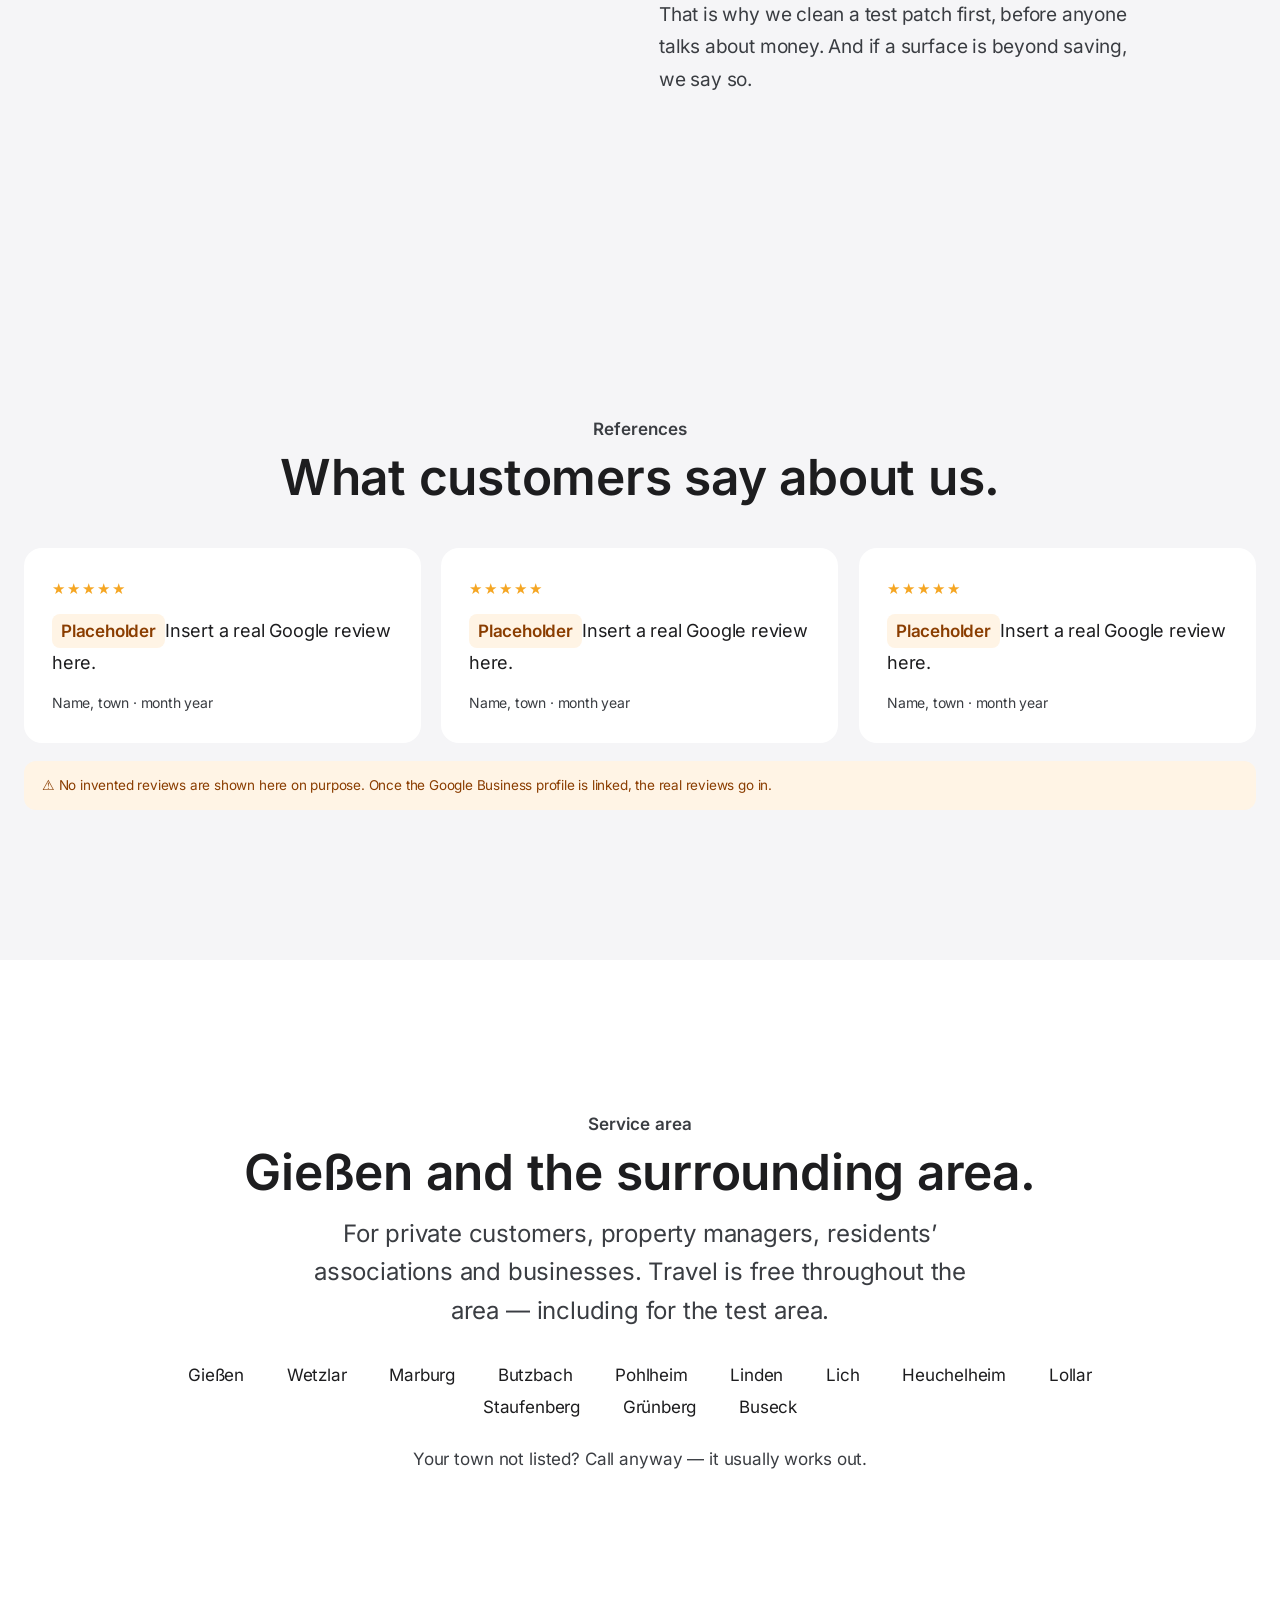
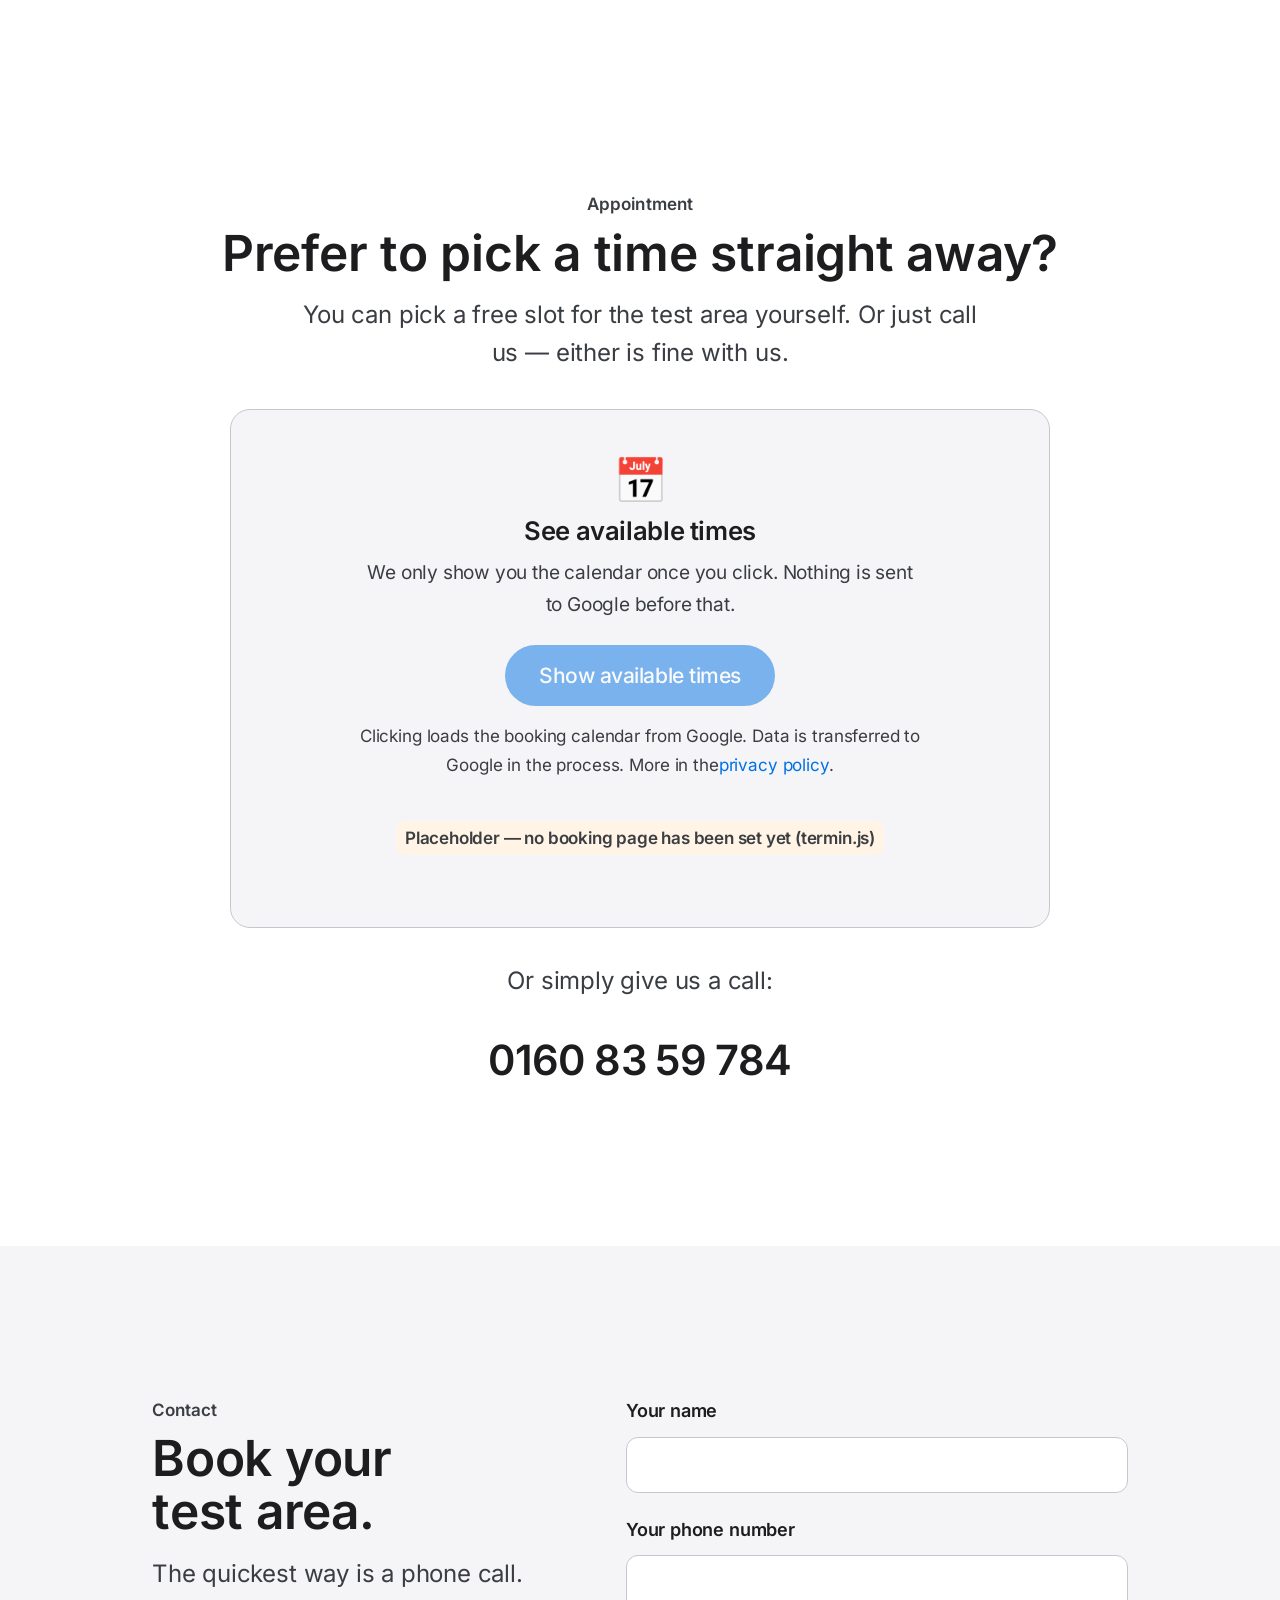
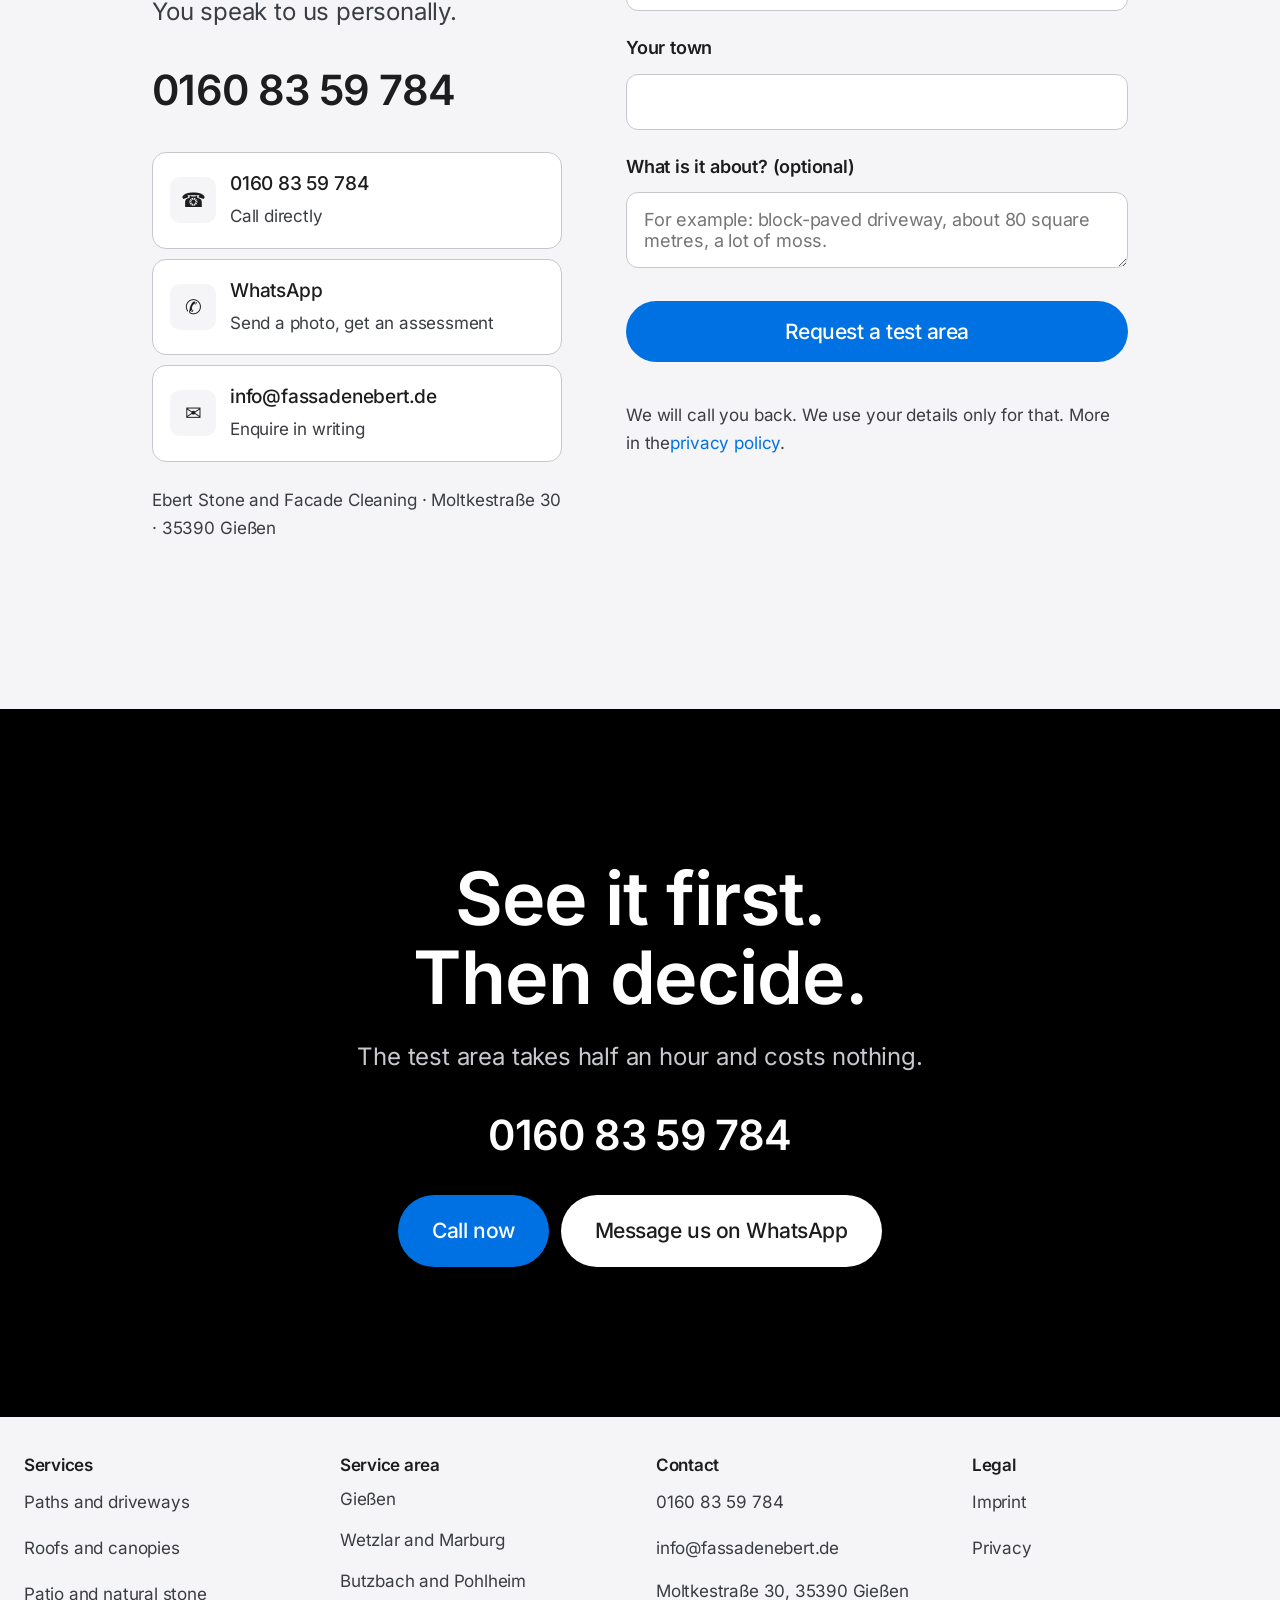
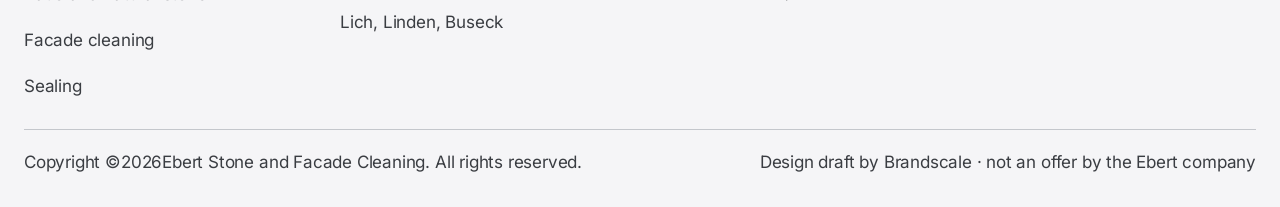
==== commit 2910a329: "Terminbuchung ueber Google Kalender — Zwei-Klick, ohne Cookie-Banner Der Kalender laedt ERST nach ei" ====
--- a/index.html
+++ b/index.html
@@ -50,6 +50,7 @@
         </div>
       </div>
       <a href="#probeflaeche">Ablauf</a>
+      <a href="#termin">Termin</a>
       <a href="#stimmen">Referenzen</a>
       <a href="#anfrage">Kontakt</a>
     </nav>
@@ -443,6 +444,44 @@
     </div>
   </section>
 
+  <!-- 13b — Termin online buchen -->
+  <section class="abschnitt" id="termin">
+    <div class="huelle">
+      <div class="mitte" style="margin-bottom:36px">
+        <p class="eyebrow zeig">Termin</p>
+        <h2 class="gross-h2 zeig">Lieber gleich einen Termin aussuchen?</h2>
+        <p class="lead zeig" style="margin-top:16px">
+          Sie können sich einen freien Termin für die Probefläche direkt selbst
+          aussuchen. Oder Sie rufen an — beides ist uns recht.
+        </p>
+      </div>
+
+      <div class="termin-kasten zeig" id="termin-kasten">
+        <div class="termin-vorschau" id="termin-vorschau">
+          <div class="termin-symbol" aria-hidden="true">📅</div>
+          <h3>Freie Termine ansehen</h3>
+          <p>
+            Wir zeigen Ihnen den Kalender erst, wenn Sie darauf klicken.
+            Vorher wird nichts an Google übertragen.
+          </p>
+          <button class="knopf knopf-gross" type="button" id="termin-laden">
+            Freie Termine anzeigen
+          </button>
+          <p class="klein" style="margin-top:16px;max-width:52ch;margin-left:auto;margin-right:auto">
+            Mit dem Klick laden Sie den Terminkalender von Google.
+            Dabei werden Daten an Google übertragen.
+            Mehr dazu in der <a href="datenschutz.html">Datenschutzerklärung</a>.
+          </p>
+        </div>
+      </div>
+
+      <div class="mitte" style="margin-top:34px">
+        <p class="lead zeig">Oder ganz einfach anrufen:</p>
+        <p class="nummer-gross zeig"><a href="tel:+4916083597840">0160 83 59 784</a></p>
+      </div>
+    </div>
+  </section>
+
   <!-- 14 — Anfrage -->
   <section class="abschnitt grau" id="anfrage">
     <div class="huelle anfrage-raster">
@@ -566,7 +605,7 @@
     </div>
     <div class="fuss-unten">
       <span>Copyright © <span id="jahr">2026</span> Ebert Stein- und Fassadenreinigung. Alle Rechte vorbehalten.</span>
-      <span>Gießen, Deutschland</span>
+      <span>Design-Entwurf von Brandscale · kein Angebot der Firma Ebert</span>
     </div>
   </div>
 </footer>
@@ -596,6 +635,7 @@
   </form>
 </div>
 
+<script src="termin.js"></script>
 <script src="i18n.js"></script>
 <script src="i18n-unterseiten.js"></script>
 <script src="site.js"></script>
--- a/site.css
+++ b/site.css
@@ -887,3 +887,26 @@
 .chat-vorschlaege button {
   min-height: 44px; font-size: 16px; padding: 11px 16px;
 }
+
+/* ---------- Terminbuchung (Zwei-Klick) ---------- */
+.termin-kasten {
+  border: 1px solid var(--linie); border-radius: 20px;
+  background: var(--grau); overflow: hidden;
+  max-width: 820px; margin: 0 auto;
+}
+.termin-vorschau { padding: 48px 36px; text-align: center; }
+.termin-symbol { font-size: 44px; line-height: 1; margin-bottom: 16px; }
+.termin-vorschau h3 { font-size: 1.6rem; margin: 0 0 12px; }
+.termin-vorschau p { color: var(--leise); max-width: 46ch; margin: 0 auto 24px; }
+.termin-kasten iframe {
+  width: 100%; height: 620px; border: 0; display: block; background: #fff;
+}
+.termin-hinweis {
+  padding: 14px 20px; font-size: 16px; color: var(--leise);
+  border-top: 1px solid var(--linie); background: #fff; text-align: center;
+}
+
+@media (max-width: 900px) {
+  .termin-vorschau { padding: 36px 22px; }
+  .termin-kasten iframe { height: 560px; }
+}
